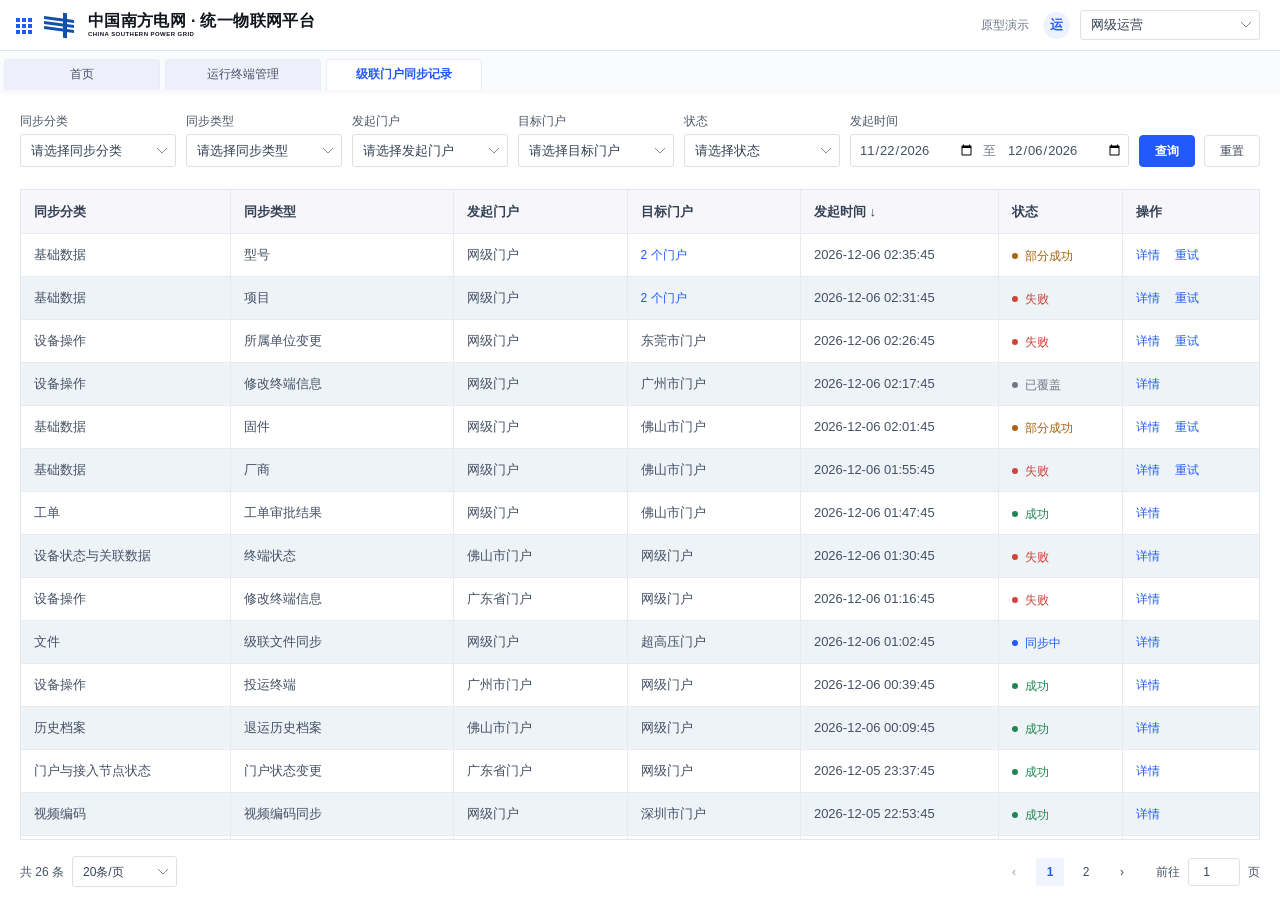
==== prototype/cascade-sync-records/index.html @ 429ddf18 "新增级联门户同步记录交互原型" ====
<!doctype html>
<html lang="zh-CN">
<head>
<meta charset="utf-8">
<meta name="viewport" content="width=device-width, initial-scale=1">
<title>级联门户同步记录</title>
<style>
:root{--blue:#2159fc;--ink:#263345;--muted:#667284;--edge:#e2e6ed;--head:#f7f7fb;--stripe:#eef3f7;--tabs:#edf0fa;--shadow:0 12px 36px #17294b26}
*{box-sizing:border-box}
body{margin:0;background:#fff;color:var(--ink);font:13px/1.5 "Microsoft YaHei","PingFang SC","Noto Sans CJK SC",Arial,sans-serif}
button,input,select{font:inherit}
button{cursor:pointer}
button:disabled{cursor:not-allowed;opacity:.55}
:focus-visible{outline:2px solid var(--blue);outline-offset:2px}
.topbar{height:51px;display:flex;align-items:center;justify-content:space-between;gap:18px;padding:0 20px 0 16px;border-bottom:1px solid #e2e5eb}
.brand,.topright,.switcher{display:flex;align-items:center;gap:10px}
.apps{width:18px;height:18px;background:repeating-linear-gradient(90deg,transparent 0 4px,#fff 4px 6px),repeating-linear-gradient(0deg,#2159fc 0 4px,#fff 4px 6px);flex:none}
.brandmark{position:relative;width:34px;height:28px;flex:none}
.brandmark i{position:absolute;left:0;top:7px;width:30px;height:3px;background:#1250ae;transform:skewY(8deg);box-shadow:0 5px #1250ae,0 10px #1250ae}
.brandmark::after{position:absolute;content:"";height:25px;width:4px;left:19px;top:2px;background:#1250ae;transform:skewY(8deg)}
.brandtitle{color:#10151d;font-weight:750;font-size:16px;white-space:nowrap;letter-spacing:.35px;line-height:18px}
.brandtitle small{display:block;font:700 6px/8px Arial,sans-serif;letter-spacing:.45px}
.topright{gap:14px;color:#5c6879}
.prototype{font-size:12px;color:#697588}
.avatar{background:#edf2ff;color:#285cf0;border-radius:50%;display:grid;place-items:center;font-weight:700;width:27px;height:27px;flex:none}
.switcher select{min-width:128px;height:30px}
.tabs{height:39px;display:flex;align-items:flex-end;gap:5px;padding:5px 4px 0;background:#fafbfd;box-shadow:0 2px 5px #2036550d}
.tab{height:31px;min-width:156px;padding:5px 15px;text-align:center;background:var(--tabs);color:#475267;border:1px solid #ebedf4;border-bottom:0;border-radius:4px 4px 0 0;font-size:12px;white-space:nowrap}
.tab.active{background:#fff;color:var(--blue);border-color:#e7eaf1;font-weight:650}
main{padding:22px 20px 13px;max-width:2400px;margin:0 auto;height:calc(100dvh - 90px);display:flex;flex-direction:column}
.filters{display:flex;flex-wrap:wrap;align-items:end;column-gap:10px;row-gap:12px;margin:0 0 22px;flex:none}
.field{display:grid;gap:4px;min-width:0;flex:1 1 113px}
.field label,.filter-date legend{color:#4b5666;font-size:12px}
.select,input[type=date],.jump input{width:100%;height:33px;color:#344052;background:#fff;border:1px solid #dce0e7;border-radius:3px;padding:0 10px}
.select{appearance:none;padding-right:25px;background:linear-gradient(45deg,transparent 49%,#828d9c 50%,#828d9c 60%,transparent 61%) right 13px center/5px 6px no-repeat,linear-gradient(135deg,transparent 39%,#828d9c 40%,#828d9c 50%,transparent 51%) right 8px center/5px 6px no-repeat #fff}
.select:invalid{color:#8c96a3}
.filter-date{border:0;margin:0;padding:0;flex:1 1 236px;min-width:226px}
.filter-date legend{padding:0 0 4px}
.daterange{display:flex;align-items:center;height:33px;border:1px solid #dce0e7;border-radius:3px;background:#fff}
.daterange input{border:0;min-width:0;height:30px;padding:0 5px 0 8px;font-variant-numeric:tabular-nums;color:#445064}
.daterange span{color:#758094;flex:none;margin:0 3px}
.actions{display:flex;gap:9px;margin-left:auto}
.btn{height:32px;border:1px solid #dce0e7;border-radius:4px;background:#fff;color:#414b59;padding:0 15px;white-space:nowrap;font-size:12px}
.btn:not(:disabled):hover{border-color:#a8beff;color:var(--blue);background:#f4f7ff}
.btn.primary{background:var(--blue);border-color:var(--blue);color:#fff;font-weight:600}
.btn.primary:not(:disabled):hover{background:#4673ff;border-color:#4673ff;color:#fff}
.link{padding:2px 0;border:0;background:none;color:var(--blue);white-space:nowrap;font-size:12px;line-height:1.5}
.link:not(:disabled):hover{text-decoration:underline}
.tableframe{border:1px solid var(--edge);overflow:auto;flex:1 1 auto;min-height:130px}
table{width:100%;border-collapse:separate;border-spacing:0;font-variant-numeric:tabular-nums}
.record-table{min-width:880px;table-layout:fixed}
th,td{text-align:left;border-bottom:1px solid #e7eaf0;vertical-align:middle}
.record-table th,.record-table td{height:43px;padding:0 13px;border-right:1px solid #e7eaf0}
.record-table th:last-child,.record-table td:last-child{border-right:0}
th{background:var(--head);color:#344154;font-weight:650}
.record-table th{height:44px;position:sticky;top:0;z-index:1}
.record-table td{white-space:nowrap;overflow:hidden;text-overflow:ellipsis;color:#445064}
tbody tr:nth-child(even){background:var(--stripe)}
tbody tr:hover{background:#eaf0ff}
tbody tr:last-child td{border-bottom:0}
.row-actions{display:flex;gap:15px;align-items:center}
.state{display:inline-flex;align-items:center;white-space:nowrap;gap:7px;font-size:12px;line-height:20px}
.state::before{content:"";width:6px;height:6px;border-radius:50%;background:currentColor;flex:none}
.state.success{color:#208653}.state.fail{color:#cc453b}.state.partial{color:#a96211}.state.running{color:#2159fc}.state.pending{color:#697687}.state.covered{color:#6e7786}
.state.running::before{animation:pulse 1.25s infinite alternate}
@keyframes pulse{to{box-shadow:0 0 0 3px #2159fc27}}
.empty{text-align:center!important;height:126px!important;color:#7b8694!important}
.pager{display:flex;justify-content:space-between;align-items:center;gap:10px;margin-top:16px;flex-wrap:wrap;flex:none;font-size:12px;color:#465263}
.pager-left,.pager-right,.pagebuttons,.jump{display:flex;align-items:center;gap:8px}
.pager select{width:105px;height:31px}
.page{min-width:28px;height:28px;padding:0 4px;border:0;background:transparent;border-radius:3px;color:#3f4d5d}
.page:hover:not(:disabled),.page[aria-current=page]{color:var(--blue);background:#f0f4ff;font-weight:700}
.jump{margin-left:12px}
.jump input{width:52px;text-align:center;height:28px;padding:0}
dialog{width:min(1080px,calc(100vw - 38px));max-height:calc(100dvh - 56px);padding:0;border:1px solid #e1e6ed;border-radius:5px;color:var(--ink);box-shadow:var(--shadow);background:#fff}
dialog[open]{display:flex;flex-direction:column}
dialog::backdrop{background:#16243b63}
#retry-dialog{width:min(920px,calc(100vw - 36px))}
#segment-dialog{width:min(850px,calc(100vw - 36px))}
.dialog-route{display:flex;flex-wrap:wrap;align-items:center;gap:6px 16px;padding:9px 11px;margin:0 0 12px;background:#f1f4fa;color:#465367}
.route-arrow{color:#8390a1;padding:0 6px}
.detail-tabs{display:flex;gap:14px;border-bottom:1px solid var(--edge);margin-bottom:12px}
.detail-tabs button{border:0;border-bottom:2px solid transparent;background:transparent;color:#536176;padding:7px 4px}
.detail-tabs button[aria-pressed=true]{color:var(--blue);border-color:var(--blue);font-weight:650}
.paged-table{border:1px solid var(--edge);overflow:auto;max-height:min(400px,48dvh)}
.paged-table th{position:sticky;top:0;z-index:1}
.paged-table .subtable{min-width:470px}
.object-pager{display:flex;justify-content:space-between;align-items:center;gap:12px;margin-top:10px;color:#536176;font-size:12px}
.object-pager div{display:flex;align-items:center;gap:8px}
.portal-popover{position:fixed;z-index:4;min-width:126px;max-width:min(290px,calc(100vw - 20px));max-height:min(225px,50dvh);overflow:auto;margin:0;padding:5px 0;border:1px solid var(--edge);border-radius:4px;box-shadow:0 5px 16px #17294b22;background:#fff;color:var(--ink);font-size:12px;list-style:none}
.portal-popover li{padding:5px 11px;overflow-wrap:anywhere}
.dialog-header{display:flex;align-items:center;justify-content:space-between;padding:14px 21px;border-bottom:1px solid var(--edge);flex:none}
.dialog-header h2{margin:0;font-size:16px;font-weight:650;color:#27364a}
.icon-close{background:none;border:0;padding:0 2px;color:#687487;font-size:22px;line-height:24px}
.dialog-body{padding:17px 21px 20px;overflow:auto;min-height:0;overscroll-behavior:contain}
.dialog-foot{padding:11px 21px;display:flex;justify-content:flex-end;gap:9px;border-top:1px solid var(--edge);background:#fff;flex:none}
.section-title{font-size:13px;font-weight:700;margin:0 0 10px;color:#334156}
.section-title.spaced{margin-top:17px}
.summary{display:grid;grid-template-columns:repeat(3,minmax(0,1fr));border-top:1px solid var(--edge);border-left:1px solid var(--edge);margin:0}
.summary div{display:flex;align-items:stretch;min-width:0;min-height:38px;border-bottom:1px solid var(--edge);border-right:1px solid var(--edge)}
.summary dt{background:#f7f8fc;padding:8px 10px;min-width:90px;flex:none;color:#4d5a6d}
.summary dd{margin:0;padding:8px 10px;overflow-wrap:anywhere}
.notice{padding:9px 11px;margin:12px 0 0;background:#f3f6fc;color:#56657b;border:1px solid #e3eaf5;border-radius:3px}
.target-group{margin-top:11px;border:1px solid var(--edge)}
.target-head{display:flex;align-items:center;justify-content:space-between;gap:8px;padding:9px 11px;background:#f1f4fa;font-weight:650}
.target-head .state{font-weight:400}
.subtable{font-size:12px}
.subtable th,.subtable td{padding:8px 9px;overflow-wrap:anywhere}
.subtable th{background:#f7f8fb}
.subtable td{color:#465367}
.subtable tbody tr:hover{background:#f5f8ff}
.subtable .inline-actions{display:flex;gap:12px;align-items:center}
.counts{white-space:nowrap;font-size:12px;color:#536176}
.small-empty{padding:10px;color:#738092}
.retry-section+.retry-section{margin-top:16px}
.retry-heading{display:flex;align-items:baseline;flex-wrap:wrap;gap:3px 14px;min-width:0}
.retry-heading h2,#retry-dialog .icon-close{flex:none}
.retry-section-head{margin:0 0 8px;font-size:13px;font-weight:700;color:#334156}
.retry-summary{margin:0;color:#58667a;font-size:12px}
.retry-summary:empty{display:none}
.retry-summary strong{color:#244cb4}
.retry-scope{display:flex;align-items:center;gap:10px;margin:0 0 12px;color:#4b5666;font-size:12px}
.retry-scope .select{width:min(245px,100%);min-width:0}
.retry-links{max-height:min(154px,22dvh);overflow:auto;border:1px solid var(--edge);border-radius:4px}
.retry-links .subtable{min-width:480px}
.retry-links th{position:sticky;top:0;z-index:1}
.retry-links .selected-route td{background:#eef3ff}
.retry-links .selected-route td:first-child{box-shadow:inset 3px 0 var(--blue)}
.retry-links .link[aria-pressed=true]{font-weight:650}
.retry-section .paged-table{max-height:min(405px,48dvh);border-radius:4px}
.toast{position:fixed;z-index:5;top:61px;left:50%;transform:translateX(-50%);border:1px solid #cbdafa;background:#f1f5ff;color:#264fbe;padding:9px 15px;border-radius:4px;box-shadow:0 4px 13px #20365512}
.toast:empty{display:none}
dialog .toast-inline{color:#2456d8;min-height:18px;margin:8px 0 0}
@media(max-width:1100px){.field{flex:1 1 142px}.filter-date{flex:1 1 240px}}
@media(max-width:700px){.topbar{padding:0 10px}.brandtitle{font-size:12px}.brandmark{display:none}.prototype,.avatar{display:none}.topright{gap:5px}.switcher{gap:3px}.switcher select{min-width:91px;max-width:125px}.tab{min-width:0;padding:5px 10px}.tabs{overflow:auto}.filters{margin-bottom:15px}.actions{margin-left:0}main{padding:14px 10px;height:auto}.tableframe{max-height:52vh}.summary{grid-template-columns:1fr}.dialog-header,.dialog-body,.dialog-foot{padding-left:13px;padding-right:13px}.target-group{overflow:auto}.target-group .subtable{min-width:530px}}
@media(prefers-reduced-motion:reduce){*{animation:none!important}}
</style>
</head>
<body>
<header class="topbar">
  <div class="brand">
    <span class="apps" aria-hidden="true"></span>
    <span class="brandmark" aria-hidden="true"><i></i></span>
    <div class="brandtitle">中国南方电网 · 统一物联网平台<small>CHINA SOUTHERN POWER GRID</small></div>
  </div>
  <div class="topright">
    <span class="prototype">原型演示</span>
    <label class="switcher"><span class="avatar" aria-hidden="true">运</span><select id="role" class="select" aria-label="切换演示角色"></select></label>
  </div>
</header>
<nav class="tabs" aria-label="平台页面">
  <span class="tab">首页</span><span class="tab">运行终端管理</span><span class="tab active" aria-current="page">级联门户同步记录</span>
</nav>
<main aria-label="级联门户同步记录">
  <form id="filters" class="filters">
    <div class="field"><label for="filter-category">同步分类</label><select class="select" id="filter-category"></select></div>
    <div class="field"><label for="filter-type">同步类型</label><select class="select" id="filter-type"></select></div>
    <div class="field"><label for="filter-origin">发起门户</label><select class="select" id="filter-origin"></select></div>
    <div class="field"><label for="filter-target">目标门户</label><select class="select" id="filter-target"></select></div>
    <div class="field"><label for="filter-status">状态</label><select class="select" id="filter-status"></select></div>
    <fieldset class="filter-date"><legend>发起时间</legend><div class="daterange"><input type="date" id="filter-start" aria-label="开始日期"><span>至</span><input type="date" id="filter-end" aria-label="结束日期"></div></fieldset>
    <div class="actions"><button type="submit" class="btn primary">查询</button><button type="button" class="btn" id="reset-filters">重置</button></div>
  </form>
  <div class="tableframe" tabindex="0" aria-label="同步任务列表">
    <table class="record-table">
      <colgroup><col style="width:17%"><col style="width:18%"><col style="width:14%"><col style="width:14%"><col style="width:16%"><col style="width:10%"><col style="width:11%"></colgroup>
      <thead><tr><th scope="col">同步分类</th><th scope="col">同步类型</th><th scope="col">发起门户</th><th scope="col">目标门户</th><th scope="col" aria-sort="descending">发起时间 <span aria-hidden="true">↓</span></th><th scope="col">状态</th><th scope="col">操作</th></tr></thead>
      <tbody id="rows"></tbody>
    </table>
  </div>
  <footer class="pager">
    <div class="pager-left"><span id="total"></span><select class="select" id="page-size" aria-label="每页条数"><option value="10">10条/页</option><option value="20" selected>20条/页</option><option value="50">50条/页</option></select></div>
    <div class="pager-right"><div class="pagebuttons" id="page-buttons"></div><form class="jump" id="jump"><label for="page-number">前往</label><input type="number" id="page-number" min="1" value="1" aria-label="前往页码"><span>页</span></form></div>
  </footer>
</main>
<dialog id="detail-dialog" aria-labelledby="detail-title">
  <div class="dialog-header"><h2 id="detail-title">同步详情</h2><button class="icon-close" type="button" data-action="close-detail" aria-label="关闭详情">×</button></div>
  <div class="dialog-body" id="detail-body"></div>
  <div class="dialog-foot"><button class="btn" id="close-detail" type="button" data-action="close-detail">关闭</button><button class="btn primary" id="retry-all" type="button" data-action="retry-all" hidden>全量重试</button></div>
</dialog>
<dialog id="segment-dialog" aria-labelledby="segment-title">
  <div class="dialog-header"><h2 id="segment-title">链路明细</h2><button class="icon-close" type="button" data-action="close-segment" aria-label="关闭链路明细">×</button></div>
  <div class="dialog-body" id="segment-body"></div>
  <div class="dialog-foot"><button class="btn" type="button" data-action="close-segment">关闭</button></div>
</dialog>
<dialog id="retry-dialog" aria-labelledby="retry-title" aria-describedby="retry-summary">
  <div class="dialog-header">
    <div class="retry-heading"><h2 id="retry-title">重试确认</h2><p class="retry-summary" id="retry-summary"></p></div>
    <button class="icon-close" type="button" data-action="close-retry" aria-label="关闭重试确认">×</button>
  </div>
  <div class="dialog-body" id="retry-body"></div>
  <div class="dialog-foot"><button class="btn" type="button" data-action="close-retry">取消</button><button class="btn primary" id="submit-retry" type="button" data-action="submit-retry">确认重试</button></div>
</dialog>
<ul id="portal-popover" class="portal-popover" aria-label="目标门户名称" hidden></ul>
<div class="toast" id="toast" role="status" aria-live="polite"></div>
<script>

const CATALOG={"平台基础配置":["组织机构","级联门户信息","接入节点配置","资源空间"],"基础数据":["品类","物模型","产品","项目","厂商","型号","告警类型","应用","算法","配置文件","固件","管理组件","整包"],"设备操作":["新增准入终端","修改终端信息","删除准入终端","所属单位变更","激活终端","启用终端","禁用终端","投运终端","停运终端","退运终端","挂接关系","软件版本更新","应用安装","指令下发","OTA 升级"],"设备状态与关联数据":["终端状态","子设备台账"],"视频编码":["视频编码同步"],"历史档案":["退运历史档案"],"智能运维":["告警消息","告警处理结果","智能运维终端新增","智能运维终端状态变化","智能运维终端信息变更"],"门户与接入节点状态":["门户状态变更","接入节点状态"],"工单":["工单审批结果"],"文件":["级联文件同步"]};

"use strict";
const NAMES={net:"网级门户",gd:"广东省门户",gx:"广西省门户",yn:"云南省门户",fs:"佛山市门户",dg:"东莞市门户",gz:"广州市门户",sz:"深圳市门户",ehv:"超高压门户",nn:"南宁市门户"};
const ROLES=[
  {id:"net",label:"网级运营",portal:"net",scope:null,retry:true},
  {id:"gd",label:"广东省运营",portal:"gd",scope:["gd","fs","dg"],retry:true},
  {id:"gdlimited",label:"广东省运营（佛山权限）",portal:"gd",scope:["fs"],retry:true},
  {id:"fs",label:"佛山市运营",portal:"fs",scope:["fs"],retry:true},
  {id:"gz",label:"广州市运营",portal:"gz",scope:["gz"],retry:true}
];
const STATUS={success:"成功",fail:"失败",partial:"部分成功",running:"同步中",pending:"待同步",covered:"已覆盖"};
const COVERED="已被后续同类型变更覆盖，不需再处理";
const TYPE_TO_CATEGORY=Object.fromEntries(Object.entries(CATALOG).flatMap(([category,types])=>types.map(type=>[type,category])));
const $=id=>document.getElementById(id);
const detail=$("detail-dialog"), segmentDialog=$("segment-dialog"), retryDialog=$("retry-dialog");
const portalPopover=$("portal-popover");
const objectPageSize=10;
const escapeHtml=value=>String(value??"—").replace(/[&<>"']/g,char=>({"&":"&amp;","<":"&lt;",">":"&gt;",'"':"&quot;","'":"&#39;"}[char]));
const pad=n=>String(n).padStart(2,"0");
function day(value){const d=new Date(value);return d.getFullYear()+"-"+pad(d.getMonth()+1)+"-"+pad(d.getDate())}
function stamp(value){if(!value)return "—";const d=new Date(value);return day(value)+" "+pad(d.getHours())+":"+pad(d.getMinutes())+":"+pad(d.getSeconds())}
function label(state){return '<span class="state '+state+'">'+STATUS[state]+'</span>'}
function options(select,items,first){select.replaceChildren(new Option(first,""),...items.map(([value,title])=>new Option(title,value)))}
function portal(p){return NAMES[p]||"—"}
function sampleTime(minutes){return Date.now()-minutes*60000}

const seeds=[];
function object(id,name){return {id,name}}
function route(path,objects,states,failures={}){
  return {target:path.at(-1),segments:path.slice(1).map((to,index)=>({
    from:path[index],to,history:[],
    objects:objects.map((info,i)=>{
      const status=Array.isArray(states[index])?states[index][i]:states[index];
      const error=status==="fail"?(failures[index]?.[i]||"目标门户处理超时"):null;
      return {...info,status,reason:error,attempts:0};
    })
  }))};
}
function seed(type,origin,minutes,routes,config={}){
  const at=sampleTime(minutes);
  const t={id:"CL"+String(seeds.length+1).padStart(5,"0"),category:TYPE_TO_CATEGORY[type],type,origin,at,routes,scope:config.scope||[origin],business:config.business,covered:!!config.covered};
  routes.forEach((r,ri)=>r.segments.forEach((s,si)=>{
    s.key=ri+"-"+si;
    s.updated=s.objects.some(o=>o.status!=="pending")?at+1000+si*1000:null;
    s.objects.forEach(o=>{
      if(o.status==="fail"){o.failureTime=s.updated;o.lastReason=o.reason}
      if(o.status==="running")o.due=Date.now()+11000;
    });
  }));
  seeds.push(t);return t;
}
const models=Array.from({length:100},(_,i)=>object("MDL-"+String(i+1).padStart(4,"0"),"配网采集终端型号 "+String(i+1).padStart(3,"0")));
const failureMap={0:{98:"型号资料写入超时",99:"目标门户暂时无法写入"}};
seed("型号","net",4,[
  route(["net","gd","fs"],models,[models.map((_,i)=>i<98?"success":"fail"),models.map((_,i)=>i<98?"success":"pending")],failureMap),
  route(["net","gx"],models,["success"])
],{scope:["fs","gx"]});
const projects=[object("PRJ-0101","配网设备接入项目"),object("PRJ-0102","站点巡检项目"),object("PRJ-0103","终端状态监测项目")];
seed("项目","net",8,[
  route(["net","gd","fs"],projects,["fail","pending"],{0:{0:"广东省门户处理超时",1:"广东省门户处理超时",2:"广东省门户处理超时"}}),
  route(["net","gx"],projects,["fail"],{0:{0:"广西省门户写入超时",1:"广西省门户写入超时",2:"广西省门户写入超时"}})
],{scope:["fs","gx"]});
seed("所属单位变更","net",13,[route(["net","gd","dg"],[object("TERM-036201","东区配电监测终端")],["fail","pending"])],{scope:["fs","dg"],business:"单位变更成功"});
seed("修改终端信息","net",22,[route(["net","gz"],[object("TERM-017603","配网通信网关")],["fail"],{0:{0:"接收门户确认超时"}})],{scope:["gz"],business:"修改成功",covered:true});
seed("固件","net",38,[route(["net","gd","fs"],[object("FW-2.1.0","边缘网关固件 2.1.0")],["success","fail"],{1:{0:"固件文件完整性校验失败，版本未生效"}})],{scope:["fs"]});
const vendors=Array.from({length:100},(_,i)=>object("VDR-"+String(i+1).padStart(4,"0"),"配网终端厂商 "+String(i+1).padStart(3,"0")));
seed("厂商","net",44,[route(["net","gd","fs"],vendors,["fail","pending"])],{scope:["fs"]});
seed("工单审批结果","net",52,[route(["net","gd","fs"],[object("WO-20261112-008","终端投运工单")],["success","success"])],{scope:["fs"]});
seed("终端状态","fs",69,[route(["fs","gd","net"],[object("TERM-027101","采集终端 027101"),object("TERM-027102","采集终端 027102")],["success","fail"],{1:{0:"确认回执超时",1:"确认回执超时"}})],{scope:["fs"]});
seed("修改终端信息","gd",83,[
  route(["gd","net"],[object("TERM-036201","东区配电监测终端")],["fail"]),
  route(["gd","fs"],[object("TERM-036202","西区配电监测终端")],["fail"])
],{scope:["fs","dg"],business:"修改成功"});
seed("级联文件同步","net",97,[route(["net","ehv"],[object("FILE-0062","终端型号安装附件.pdf")],["running"])],{scope:["ehv"]});
seed("投运终端","gz",120,[route(["gz","net"],[object("TERM-012605","广域通信终端")],["success"])],{scope:["gz"],business:"投运成功"});
seed("退运历史档案","fs",150,[route(["fs","gd","net"],[object("ARCH-00582","东区采集终端退运档案")],["success","success"])],{scope:["fs"]});
seed("门户状态变更","gd",182,[route(["gd","net"],[object("PORTAL-GD","广东省门户")],["success"])],{scope:["gd"]});
seed("视频编码同步","net",226,[route(["net","sz"],[object("VIDEO-03210","城区视频终端编码")],["success"])],{scope:["sz"]});
seed("接入节点状态","gd",268,[route(["gd","net"],[object("NODE-GD-04","广东接入节点 04")],["success"])],{scope:["gd"]});
seed("资源空间","net",295,[route(["net","gx"],[object("SPACE-005","计量数据资源空间")],["success"])],{scope:["gx"]});
seed("应用安装","net",345,[route(["net","gd","fs"],[object("APP-008","终端巡检应用")],["success","success"])],{scope:["fs"],business:"安装完成"});
seed("指令下发","net",380,[route(["net","ehv"],[object("CMD-0012","读取运行参数")],["success"])],{scope:["ehv"],business:"下发成功"});
seed("软件版本更新","gd",475,[route(["gd","net"],[object("TERM-029207","边缘网关 · 版本 2.1.0")],["success"])],{scope:["gd"],business:"版本已更新"});
seed("告警处理结果","fs",600,[route(["fs","gd","net"],[object("ALARM-0112","终端通信异常告警")],["success","success"])],{scope:["fs"]});
seed("组织机构","net",850,[route(["net","gx"],[object("ORG-GX-001","广西电网所属单位")],["success"]),route(["net","yn"],[object("ORG-YN-001","云南电网所属单位")],["success"])],{scope:["gx","yn"]});
seed("子设备台账","gd",1440,[route(["gd","net"],[object("SUB-0068","采集网关子设备")],["success"])],{scope:["gd"]});
seed("激活终端","gz",1600,[route(["gz","net"],[object("TERM-0051","图像监控终端")],["success"])],{scope:["gz"],business:"激活成功"});
seed("告警类型","net",2180,[route(["net","gx"],[object("ATYPE-22","终端连接异常")],["success"]),route(["net","gd","fs"],[object("ATYPE-22","终端连接异常")],["success","success"])],{scope:["gx","fs"]});
seed("挂接关系","fs",2860,[route(["fs","gd","net"],[object("TERM-10312","采集终端监测对象关系")],["success","success"])],{scope:["fs"],business:"挂接成功"});
seed("智能运维终端新增","gd",3590,[route(["gd","net"],[object("ESN-8821","配网边缘运维终端")],["success"])],{scope:["gd"]});
seed("产品","net",26*1440,[route(["net","gd"],[object("PROD-001","物联接入产品")],["success"])],{scope:["gd"]});

let role=ROLES[0], currentPage=1, pageSize=20, criteria, detailId=null, retrySelection=null;
let segmentSelection=null, portalAnchor=null, toastTimer;
function permitted(key){return role.scope===null||role.scope.includes(key)}
function view(task){
  if(task.origin===role.portal){
    return task.scope.every(permitted)?task.routes.map(r=>({target:r.target,segments:r.segments})):[];
  }
  return task.routes.flatMap(r=>{
    if(role.scope!==null&&!permitted(r.target)&&!permitted(task.origin))return [];
    const segments=r.segments.filter(s=>s.from===role.portal||s.to===role.portal);
    return segments.length?[{target:r.target,segments}]:[];
  });
}
function allSegments(routes){return routes.flatMap(r=>r.segments)}
function count(objects){return objects.reduce((n,o)=>{n[o.status]++;return n},{success:0,fail:0,pending:0,running:0})}
function summarize(objects,covered=false){
  if(covered)return "covered";
  const n=count(objects);
  if(n.running)return "running";
  if(n.fail)return n.success?"partial":"fail";
  if(n.pending)return "pending";
  return n.success?"success":"pending";
}
function failureScope(task,segmentKey=null,target=null){
  if(task.covered||task.origin!==role.portal||!role.retry||!task.scope.every(permitted))return [];
  return view(task).filter(r=>target===null||r.target===target).flatMap(r=>r.segments.flatMap(s=>{
    if((segmentKey!==null&&s.key!==segmentKey)||s.objects.some(o=>o.status==="running"))return [];
    const failed=s.objects.filter(o=>o.status==="fail");
    return failed.length?[{target:r.target,segment:s,objects:failed}]:[];
  }));
}
function defaults(){
  const now=new Date(), start=new Date(now);
  start.setDate(start.getDate()-14);
  return {category:"",type:"",origin:"",target:"",status:"",start:day(start),end:day(now)};
}
function updateTypes(category,keep){
  const types=category?CATALOG[category]:Object.values(CATALOG).flat();
  options($("filter-type"),types.map(x=>[x,x]),"请选择同步类型");
  if(types.includes(keep))$("filter-type").value=keep;
}
function setFilters(value){
  $("filter-category").value=value.category;
  updateTypes(value.category,value.type);
  for(const key of ["origin","target","status","start","end"])$("filter-"+key).value=value[key];
}
function filters(){
  return Object.fromEntries(["category","type","origin","target","status","start","end"].map(k=>[k,$("filter-"+k).value]));
}
function refreshPortals(){
  const visible=seeds.map(t=>[t,view(t)]).filter(([,r])=>r.length);
  const ids=(arr)=>[...new Set(arr)].map(id=>[id,portal(id)]);
  options($("filter-origin"),ids(visible.map(([t])=>t.origin)),"请选择发起门户");
  options($("filter-target"),ids(visible.flatMap(([,r])=>r.map(x=>x.target))),"请选择目标门户");
}
function filtered(){
  return seeds.flatMap(task=>{
    const routes=view(task), f=criteria, date=day(task.at);
    if(!routes.length||(f.category&&task.category!==f.category)||(f.type&&task.type!==f.type)||(f.origin&&task.origin!==f.origin)||
       (f.target&&!routes.some(r=>r.target===f.target))||(f.start&&date<f.start)||(f.end&&date>f.end))return [];
    const state=summarize(allSegments(routes).flatMap(s=>s.objects),task.covered);
    return !f.status||f.status===state?[{task,routes,state}]:[];
  }).sort((a,b)=>b.task.at-a.task.at);
}
function button(text,action,task,key,extra=""){
  return '<button class="link" type="button" data-action="'+action+'" data-id="'+task.id+'"'+(key?' data-key="'+key+'"':"")+" "+extra+">"+text+"</button>";
}
function closePortals(restoreFocus=false){
  if(!portalAnchor)return;
  portalAnchor.setAttribute("aria-expanded","false");
  if(restoreFocus)portalAnchor.focus();
  portalAnchor=null;portalPopover.hidden=true;
}
function showPortals(anchor,task){
  const wasOpen=portalAnchor===anchor;
  closePortals();
  if(wasOpen)return;
  portalAnchor=anchor;
  portalPopover.replaceChildren(...view(task).map(r=>{
    const item=document.createElement("li");
    item.textContent=portal(r.target);
    return item;
  }));
  portalPopover.hidden=false;
  anchor.setAttribute("aria-expanded","true");
  const rect=anchor.getBoundingClientRect();
  const left=Math.min(rect.left,innerWidth-portalPopover.offsetWidth-10);
  const top=rect.bottom+portalPopover.offsetHeight+6<=innerHeight?rect.bottom+6:rect.top-portalPopover.offsetHeight-6;
  portalPopover.style.left=Math.max(10,left)+"px";
  portalPopover.style.top=Math.max(6,top)+"px";
}
function drawTable(){
  closePortals();
  const list=filtered(), totalPages=Math.max(1,Math.ceil(list.length/pageSize));
  currentPage=Math.min(currentPage,totalPages);
  const page=list.slice((currentPage-1)*pageSize,currentPage*pageSize);
  $("rows").innerHTML=page.length?page.map(({task:t,routes,state})=>{
    const targets=routes.map(r=>portal(r.target));
    const target=targets.length===1?escapeHtml(targets[0]):button(targets.length+" 个门户","show-portals",t,null,'aria-label="查看 '+targets.length+' 个目标门户名称" aria-expanded="false" aria-controls="portal-popover"');
    return '<tr data-task="'+t.id+'"><td>'+escapeHtml(t.category)+'</td><td>'+escapeHtml(t.type)+'</td><td>'+escapeHtml(portal(t.origin))+'</td><td>'+target+
      '</td><td>'+stamp(t.at)+'</td><td>'+label(state)+'</td><td><div class="row-actions">'+button("详情","details",t)+(failureScope(t).length?button("重试","retry",t):"")+"</div></td></tr>";
  }).join(""):'<tr><td class="empty" colspan="7">暂无同步记录</td></tr>';
  $("total").textContent="共 "+list.length+" 条";
  const first=Math.max(1,Math.min(currentPage-2,totalPages-4));
  const pages=Array.from({length:Math.min(5,totalPages)},(_,i)=>first+i);
  $("page-buttons").innerHTML='<button class="page" data-action="page" data-page="'+(currentPage-1)+'" aria-label="上一页" '+(currentPage===1?"disabled":"")+'>‹</button>'+
    pages.map(n=>'<button class="page" data-action="page" data-page="'+n+'" '+(n===currentPage?'aria-current="page"':"")+'>'+n+"</button>").join("")+
    '<button class="page" data-action="page" data-page="'+(currentPage+1)+'" aria-label="下一页" '+(currentPage===totalPages?"disabled":"")+'>›</button>';
  const jump=$("page-number");jump.max=totalPages;if(document.activeElement!==jump)jump.value=currentPage;
}
function subtable(headers,body){
  return '<table class="subtable"><thead><tr>'+headers.map(h=>'<th scope="col">'+h+"</th>").join("")+'</tr></thead><tbody>'+body+"</tbody></table>";
}
function tr(values){return "<tr>"+values.map(x=>"<td>"+x+"</td>").join("")+"</tr>"}
function note(text){return '<p class="notice">'+escapeHtml(text)+"</p>"}
function spanCount(objects){
  const n=count(objects);
  return '<span class="counts">共 '+objects.length+" · 成功 "+n.success+" · 失败 "+n.fail+" · 待同步 "+n.pending+(n.running?" · 同步中 "+n.running:"")+"</span>";
}
function pagedTable(items,selection,action,headers,render,empty){
  if(!items.length)return '<div class="small-empty">'+empty+'</div>';
  const pages=Math.ceil(items.length/objectPageSize);
  selection.page=Math.min(selection.page,pages);
  const first=(selection.page-1)*objectPageSize;
  const rows=items.slice(first,first+objectPageSize).map(render).join("");
  return '<div class="paged-table">'+subtable(headers,rows)+'</div><nav class="object-pager" aria-label="明细分页"><span>共 '+
    items.length+' 条</span><div><button class="btn" type="button" data-action="'+action+'" data-step="-1" '+(selection.page===1?"disabled":"")+
    '>上一页</button><span>第 '+selection.page+' / '+pages+' 页</span><button class="btn" type="button" data-action="'+action+'" data-step="1" '+
    (selection.page===pages?"disabled":"")+'>下一页</button></div></nav>';
}
function routeContext(target,segment){
  return '<p class="dialog-route"><span>目标门户 '+escapeHtml(portal(target))+'</span><span>'+escapeHtml(portal(segment.from))+
    '<span class="route-arrow" aria-hidden="true">→</span>'+escapeHtml(portal(segment.to))+'</span>'+label(summarize(segment.objects))+'</p>';
}
function drawSegment(){
  if(!segmentSelection)return;
  const {task,key,tab}=segmentSelection;
  const route=view(task).find(r=>r.segments.some(s=>s.key===key));
  if(!route){segmentDialog.close();return}
  const segment=route.segments.find(s=>s.key===key);
  const failed=segment.objects.filter(o=>o.lastReason);
  const tabs=[["failures","失败明细",failed.length],["history","重试记录",segment.history.length]];
  const body=tab==="failures"
    ?pagedTable(failed,segmentSelection,"segment-page",["对象名称","对象标识","失败原因","最近失败时间"],
      o=>tr([escapeHtml(o.name),escapeHtml(o.id),escapeHtml(o.lastReason),stamp(o.failureTime)]),"暂无失败对象")
    :pagedTable(segment.history,segmentSelection,"segment-page",["重试时间","操作人","重试对象数","重试结果","成功数","失败数"],
      h=>tr([stamp(h.at),escapeHtml(h.actor),h.total,label(h.state),h.success,h.fail]),"暂无重试记录");
  $("segment-body").innerHTML=routeContext(route.target,segment)+'<nav class="detail-tabs" aria-label="链路明细分类">'+
    tabs.map(([value,title,total])=>'<button type="button" data-action="segment-tab" data-tab="'+value+'" aria-pressed="'+(tab===value)+'">'+title+'（'+total+'）</button>').join("")+
    '</nav>'+body;
}
function drawDetail(){
  const task=seeds.find(t=>t.id===detailId);
  if(!task)return;
  const routes=view(task), container=$("detail-body"), scroll=container.scrollTop;
  if(!routes.length){detail.close();return}
  const retryAll=$("retry-all");
  retryAll.hidden=!failureScope(task).length;
  retryAll.dataset.id=task.id;
  const state=summarize(allSegments(routes).flatMap(s=>s.objects),task.covered);
  const facts=[["同步分类",escapeHtml(task.category)],["同步类型",escapeHtml(task.type)],["发起门户",escapeHtml(portal(task.origin))],
    ["目标门户",routes.map(r=>escapeHtml(portal(r.target))).join("、")],["发起时间",stamp(task.at)],["汇总状态",label(state)]];
  if(task.business)facts.push(["业务结果",escapeHtml(task.business)]);
  const groups=routes.map(r=>{
    const groupState=summarize(r.segments.flatMap(s=>s.objects),task.covered);
    const body=r.segments.map(s=>tr([escapeHtml(portal(r.target)),escapeHtml(portal(s.from)),escapeHtml(portal(s.to)),label(summarize(s.objects)),
      stamp(s.updated),spanCount(s.objects),'<div class="inline-actions">'+button("查看明细","open-segment",task,s.key)+
      (failureScope(task,s.key).length?button("重试","retry",task,s.key):"")+"</div>"])).join("");
    return '<section class="target-group"><div class="target-head"><span>'+escapeHtml(portal(r.target))+"</span>"+label(groupState)+"</div>"+
      subtable(["目标门户","发送门户","接收门户","同步状态","最近处理时间","对象处理结果","操作"],body)+"</section>";
  }).join("");
  container.innerHTML='<h3 class="section-title">任务信息</h3><dl class="summary">'+facts.map(([key,value])=>"<div><dt>"+key+"</dt><dd>"+value+"</dd></div>").join("")+"</dl>"+
    (task.covered?note(COVERED):"")+'<p class="toast-inline" id="detail-feedback" aria-live="polite">'+escapeHtml(task.feedback||"")+'</p><h3 class="section-title">同步链路</h3>'+groups;
  container.scrollTop=scroll;
}
function drawRetry(){
  if(!retrySelection)return;
  const {task,key,target,targets,chooseScope}=retrySelection, list=failureScope(task,key,target);
  const total=list.reduce((count,link)=>count+link.objects.length,0);
  const portalCount=new Set(list.map(link=>link.target)).size;
  $("submit-retry").disabled=!total;
  $("retry-summary").innerHTML=total?'将重试 '+(portalCount>1?'<strong>'+portalCount+'</strong> 个门户、':'')+
    '<strong>'+list.length+'</strong> 段链路，共 <strong>'+total+'</strong> 个失败对象':"";
  const body=$("retry-body"), scroll=body.scrollTop;
  const scopeFocused=document.activeElement?.id==="retry-scope";
  const scope=chooseScope?'<label class="retry-scope" for="retry-scope">重试范围<select class="select" id="retry-scope">'+
    '<option value="">全部失败门户</option>'+targets.map(id=>'<option value="'+id+'" '+(id===target?'selected':'')+'>'+escapeHtml(portal(id))+'</option>').join("")+
    '</select></label>':"";
  const selected=list.find(link=>link.segment.key===retrySelection.objectKey)??list[0];
  if(!selected){
    body.innerHTML=scope+'<div class="small-empty">当前范围暂无可重试对象。</div>';
    if(scopeFocused)$("retry-scope").focus({preventScroll:true});
    return;
  }
  if(retrySelection.objectKey!==selected.segment.key){
    retrySelection.objectKey=selected.segment.key;
    retrySelection.page=1;
  }
  const multiple=list.length>1;
  const headers=["目标门户","发送门户","接收门户","待重试对象数"];
  if(multiple)headers.push("操作");
  const rows=list.map(link=>{
    const active=link===selected;
    const cells=[escapeHtml(portal(link.target)),escapeHtml(portal(link.segment.from)),
      escapeHtml(portal(link.segment.to)),link.objects.length];
    if(multiple){
      cells.push(button(active?"当前查看":"查看对象","select-retry-link",task,link.segment.key,'aria-pressed="'+active+'"'));
    }
    return tr(cells).replace("<tr>",active&&multiple?'<tr class="selected-route">':"<tr>");
  }).join("");
  const links='<section class="retry-section" aria-labelledby="retry-links-title">'+
    '<h3 id="retry-links-title" class="retry-section-head">重试链路</h3>'+scope+'<div class="retry-links">'+
    subtable(headers,rows)+'</div></section>';
  const objects='<section class="retry-section" aria-labelledby="retry-objects-title">'+
    '<h3 id="retry-objects-title" class="retry-section-head">待重试对象</h3>'+
    pagedTable(selected.objects,retrySelection,"retry-page",["对象名称","对象标识","最近失败原因"],
      object=>tr([escapeHtml(object.name),escapeHtml(object.id),escapeHtml(object.lastReason)]),"暂无待重试对象")+'</section>';
  body.innerHTML=links+objects;
  body.scrollTop=scroll;
  if(scopeFocused)$("retry-scope").focus({preventScroll:true});
}
function message(text){
  if(detail.open){
    const task=seeds.find(t=>t.id===detailId);
    if(task){task.feedback=text;drawDetail()}
    return;
  }
  $("toast").textContent=text;clearTimeout(toastTimer);toastTimer=setTimeout(()=>$("toast").textContent="",3000);
}
function startRetry(){
  if(!retrySelection)return;
  const {task,key,target}=retrySelection, scope=failureScope(task,key,target);
  if(!scope.length){drawRetry();return}
  const now=Date.now();
  for(const {segment,objects} of scope){
    const attempt={at:now,actor:role.label,total:objects.length,success:0,fail:0,state:"running"};
    segment.history.unshift(attempt);segment.updated=now;
    for(const o of objects){o.status="running";o.due=now+2800;o.attempt=attempt;o.attempts++}
  }
  const feedback="已提交重试，请查看同步状态";
  const returning=Boolean(retrySelection.returnToDetail);
  if(returning)task.feedback=feedback;
  retryDialog.close();drawTable();
  if(!returning)message(feedback);
}
function updateJobs(){
  const now=Date.now();let changed=false;
  for(const task of seeds){
    for(const route of task.routes){
      route.segments.forEach((segment,index)=>{
        segment.objects.forEach((o,objectIndex)=>{
          if(o.status!=="running"||o.due>now)return;
          o.status="success";o.due=null;segment.updated=now;changed=true;
          if(o.attempt){o.attempt.success++;if(o.attempt.success+o.attempt.fail===o.attempt.total)o.attempt.state="success";o.attempt=null}
          const next=route.segments[index+1]?.objects[objectIndex];
          if(next?.status==="pending"){
            next.status="running";next.due=now+1600;route.segments[index+1].updated=now;
          }
        });
      });
    }
  }
  if(changed){drawTable();if(detail.open)drawDetail();if(segmentDialog.open)drawSegment();if(retryDialog.open)drawRetry()}
}
$("filters").addEventListener("submit",event=>{
  event.preventDefault();const next=filters();
  if(next.start&&next.end&&next.start>next.end){message("开始日期不能晚于结束日期");return}
  criteria=next;currentPage=1;drawTable();
});
$("filter-category").addEventListener("change",event=>updateTypes(event.target.value,$("filter-type").value));
$("reset-filters").addEventListener("click",()=>{criteria=defaults();setFilters(criteria);currentPage=1;drawTable()});
$("role").addEventListener("change",event=>{
  role=ROLES.find(r=>r.id===event.target.value);criteria=defaults();currentPage=1;refreshPortals();setFilters(criteria);drawTable();
});
$("page-size").addEventListener("change",event=>{pageSize=Number(event.target.value);currentPage=1;drawTable()});
$("jump").addEventListener("submit",event=>{event.preventDefault();currentPage=Math.max(1,Number($("page-number").value)||1);drawTable()});
detail.addEventListener("close",()=>{if(!detail.open)detailId=null});
segmentDialog.addEventListener("close",()=>{
  const key=segmentSelection?.key;segmentSelection=null;
  if(key)$("detail-body").querySelector('button[data-action="open-segment"][data-key="'+key+'"]')?.focus();
});
retryDialog.addEventListener("close",()=>{
  const selection=retrySelection;
  retrySelection=null;
  if(!selection?.returnToDetail)return;
  detailId=selection.task.id;
  drawDetail();
  detail.showModal();
  $("detail-body").scrollTop=selection.returnToDetail.scroll;
  const key=selection.key;
  const focusTarget=key===null?($("retry-all").hidden?$("close-detail"):$("retry-all")):
    $("detail-body").querySelector('button[data-action="retry"][data-key="'+key+'"]')??
    $("detail-body").querySelector('button[data-action="open-segment"][data-key="'+key+'"]');
  focusTarget?.focus({preventScroll:true});
});
retryDialog.addEventListener("change",event=>{
  if(event.target.id!=="retry-scope"||!retrySelection?.chooseScope)return;
  const target=event.target.value;
  if(target&&!retrySelection.targets.includes(target))return;
  Object.assign(retrySelection,{target:target||null,objectKey:null,page:1});
  drawRetry();
});
document.querySelector(".tableframe").addEventListener("scroll",()=>closePortals());
window.addEventListener("resize",()=>closePortals());
document.addEventListener("keydown",event=>{if(event.key==="Escape"&&!portalPopover.hidden)closePortals(true)});

document.addEventListener("click",event=>{
  const b=event.target.closest("button[data-action]");
  if(b?.dataset.action!=="show-portals"&&!portalPopover.contains(event.target))closePortals();
  if(!b||b.disabled)return;
  const task=seeds.find(t=>t.id===b.dataset.id);
  switch(b.dataset.action){
    case "page":currentPage=Number(b.dataset.page);drawTable();break;
    case "show-portals":
      if(task)showPortals(b,task);
      break;
    case "details":
      if(!task||!view(task).length)break;
      detailId=task.id;drawDetail();detail.showModal();break;
    case "close-detail":detail.close();break;
    case "open-segment":
      if(!task)break;
      segmentSelection={task,key:b.dataset.key,tab:"failures",page:1};drawSegment();segmentDialog.showModal();break;
    case "close-segment":segmentDialog.close();break;
    case "segment-tab":
      segmentSelection.tab=b.dataset.tab;segmentSelection.page=1;drawSegment();
      $("segment-body").querySelector('button[aria-pressed="true"]')?.focus();break;
    case "segment-page":
      segmentSelection.page+=Number(b.dataset.step);drawSegment();break;
    case "retry-all":
    case "retry": {
      if(!task)break;
      const key=b.dataset.key??null, scope=failureScope(task,key);
      if(!scope.length)break;
      const targets=[...new Set(scope.map(link=>link.target))];
      const allFromDetail=b.dataset.action==="retry-all";
      const returnToDetail=detail.open?{scroll:$("detail-body").scrollTop}:null;
      const target=!allFromDetail&&targets.length===1?targets[0]:null;
      const chooseScope=!allFromDetail&&key===null&&targets.length>1;
      retrySelection={task,key,target,targets,chooseScope,objectKey:null,page:1,returnToDetail};
      if(returnToDetail)detail.close();
      drawRetry();retryDialog.showModal();break;
    }
    case "select-retry-link":
      if(retrySelection.objectKey!==b.dataset.key){
        retrySelection.objectKey=b.dataset.key;retrySelection.page=1;drawRetry();
        $("retry-body").querySelector('button[data-action="select-retry-link"][aria-pressed="true"]')?.focus({preventScroll:true});
      }
      break;
    case "retry-page": {
      const step=b.dataset.step;
      retrySelection.page+=Number(step);drawRetry();
      const pager=$("retry-body").querySelector(".object-pager");
      (pager?.querySelector('button[data-step="'+step+'"]:not(:disabled)')??
        pager?.querySelector("button:not(:disabled)"))?.focus({preventScroll:true});
      break;
    }
    case "close-retry":retryDialog.close();break;
    case "submit-retry":startRetry();break;
  }
});

$("role").replaceChildren(...ROLES.map(r=>new Option(r.label,r.id)));
options($("filter-category"),Object.keys(CATALOG).map(x=>[x,x]),"请选择同步分类");
options($("filter-status"),Object.entries(STATUS),"请选择状态");
criteria=defaults();
refreshPortals();setFilters(criteria);drawTable();
setInterval(updateJobs,550);
</script>
</body>
</html>
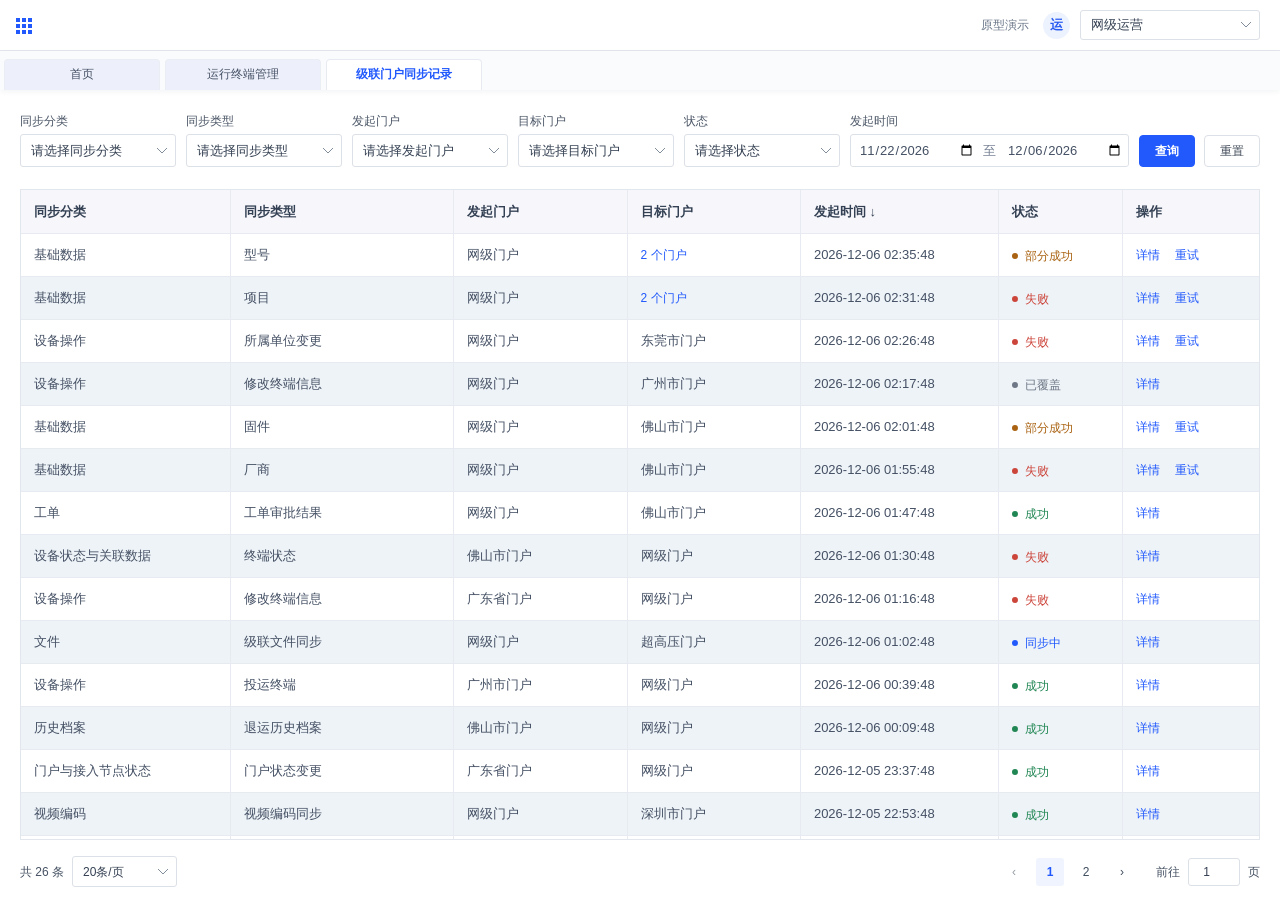
==== commit a1713609: "移除级联门户同步原型顶部品牌标识" ====
--- a/prototype/cascade-sync-records/index.html
+++ b/prototype/cascade-sync-records/index.html
@@ -15,11 +15,6 @@
 .topbar{height:51px;display:flex;align-items:center;justify-content:space-between;gap:18px;padding:0 20px 0 16px;border-bottom:1px solid #e2e5eb}
 .brand,.topright,.switcher{display:flex;align-items:center;gap:10px}
 .apps{width:18px;height:18px;background:repeating-linear-gradient(90deg,transparent 0 4px,#fff 4px 6px),repeating-linear-gradient(0deg,#2159fc 0 4px,#fff 4px 6px);flex:none}
-.brandmark{position:relative;width:34px;height:28px;flex:none}
-.brandmark i{position:absolute;left:0;top:7px;width:30px;height:3px;background:#1250ae;transform:skewY(8deg);box-shadow:0 5px #1250ae,0 10px #1250ae}
-.brandmark::after{position:absolute;content:"";height:25px;width:4px;left:19px;top:2px;background:#1250ae;transform:skewY(8deg)}
-.brandtitle{color:#10151d;font-weight:750;font-size:16px;white-space:nowrap;letter-spacing:.35px;line-height:18px}
-.brandtitle small{display:block;font:700 6px/8px Arial,sans-serif;letter-spacing:.45px}
 .topright{gap:14px;color:#5c6879}
 .prototype{font-size:12px;color:#697588}
 .avatar{background:#edf2ff;color:#285cf0;border-radius:50%;display:grid;place-items:center;font-weight:700;width:27px;height:27px;flex:none}
@@ -132,7 +127,7 @@
 .toast:empty{display:none}
 dialog .toast-inline{color:#2456d8;min-height:18px;margin:8px 0 0}
 @media(max-width:1100px){.field{flex:1 1 142px}.filter-date{flex:1 1 240px}}
-@media(max-width:700px){.topbar{padding:0 10px}.brandtitle{font-size:12px}.brandmark{display:none}.prototype,.avatar{display:none}.topright{gap:5px}.switcher{gap:3px}.switcher select{min-width:91px;max-width:125px}.tab{min-width:0;padding:5px 10px}.tabs{overflow:auto}.filters{margin-bottom:15px}.actions{margin-left:0}main{padding:14px 10px;height:auto}.tableframe{max-height:52vh}.summary{grid-template-columns:1fr}.dialog-header,.dialog-body,.dialog-foot{padding-left:13px;padding-right:13px}.target-group{overflow:auto}.target-group .subtable{min-width:530px}}
+@media(max-width:700px){.topbar{padding:0 10px}.prototype,.avatar{display:none}.topright{gap:5px}.switcher{gap:3px}.switcher select{min-width:91px;max-width:125px}.tab{min-width:0;padding:5px 10px}.tabs{overflow:auto}.filters{margin-bottom:15px}.actions{margin-left:0}main{padding:14px 10px;height:auto}.tableframe{max-height:52vh}.summary{grid-template-columns:1fr}.dialog-header,.dialog-body,.dialog-foot{padding-left:13px;padding-right:13px}.target-group{overflow:auto}.target-group .subtable{min-width:530px}}
 @media(prefers-reduced-motion:reduce){*{animation:none!important}}
 </style>
 </head>
@@ -140,8 +135,6 @@
 <header class="topbar">
   <div class="brand">
     <span class="apps" aria-hidden="true"></span>
-    <span class="brandmark" aria-hidden="true"><i></i></span>
-    <div class="brandtitle">中国南方电网 · 统一物联网平台<small>CHINA SOUTHERN POWER GRID</small></div>
   </div>
   <div class="topright">
     <span class="prototype">原型演示</span>
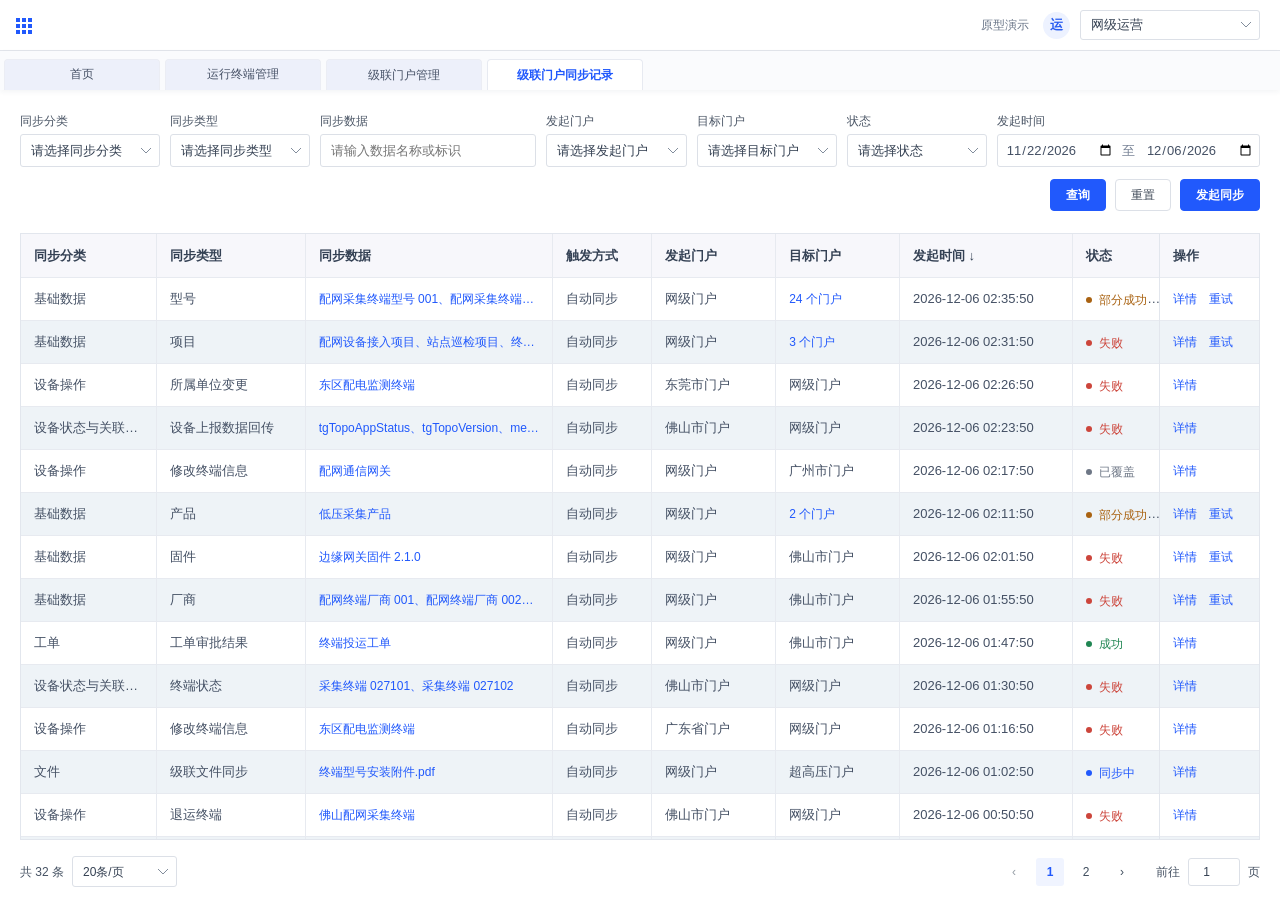
==== commit 25a2b9f3: "更新级联门户同步记录原型及多类型手动同步交互" ====
--- a/prototype/cascade-sync-records/index.html
+++ b/prototype/cascade-sync-records/index.html
@@ -1,654 +1,1633 @@
-<!doctype html>
-<html lang="zh-CN">
-<head>
-<meta charset="utf-8">
-<meta name="viewport" content="width=device-width, initial-scale=1">
-<title>级联门户同步记录</title>
-<style>
-:root{--blue:#2159fc;--ink:#263345;--muted:#667284;--edge:#e2e6ed;--head:#f7f7fb;--stripe:#eef3f7;--tabs:#edf0fa;--shadow:0 12px 36px #17294b26}
-*{box-sizing:border-box}
-body{margin:0;background:#fff;color:var(--ink);font:13px/1.5 "Microsoft YaHei","PingFang SC","Noto Sans CJK SC",Arial,sans-serif}
-button,input,select{font:inherit}
-button{cursor:pointer}
-button:disabled{cursor:not-allowed;opacity:.55}
-:focus-visible{outline:2px solid var(--blue);outline-offset:2px}
-.topbar{height:51px;display:flex;align-items:center;justify-content:space-between;gap:18px;padding:0 20px 0 16px;border-bottom:1px solid #e2e5eb}
-.brand,.topright,.switcher{display:flex;align-items:center;gap:10px}
-.apps{width:18px;height:18px;background:repeating-linear-gradient(90deg,transparent 0 4px,#fff 4px 6px),repeating-linear-gradient(0deg,#2159fc 0 4px,#fff 4px 6px);flex:none}
-.topright{gap:14px;color:#5c6879}
-.prototype{font-size:12px;color:#697588}
-.avatar{background:#edf2ff;color:#285cf0;border-radius:50%;display:grid;place-items:center;font-weight:700;width:27px;height:27px;flex:none}
-.switcher select{min-width:128px;height:30px}
-.tabs{height:39px;display:flex;align-items:flex-end;gap:5px;padding:5px 4px 0;background:#fafbfd;box-shadow:0 2px 5px #2036550d}
-.tab{height:31px;min-width:156px;padding:5px 15px;text-align:center;background:var(--tabs);color:#475267;border:1px solid #ebedf4;border-bottom:0;border-radius:4px 4px 0 0;font-size:12px;white-space:nowrap}
-.tab.active{background:#fff;color:var(--blue);border-color:#e7eaf1;font-weight:650}
-main{padding:22px 20px 13px;max-width:2400px;margin:0 auto;height:calc(100dvh - 90px);display:flex;flex-direction:column}
-.filters{display:flex;flex-wrap:wrap;align-items:end;column-gap:10px;row-gap:12px;margin:0 0 22px;flex:none}
-.field{display:grid;gap:4px;min-width:0;flex:1 1 113px}
-.field label,.filter-date legend{color:#4b5666;font-size:12px}
-.select,input[type=date],.jump input{width:100%;height:33px;color:#344052;background:#fff;border:1px solid #dce0e7;border-radius:3px;padding:0 10px}
-.select{appearance:none;padding-right:25px;background:linear-gradient(45deg,transparent 49%,#828d9c 50%,#828d9c 60%,transparent 61%) right 13px center/5px 6px no-repeat,linear-gradient(135deg,transparent 39%,#828d9c 40%,#828d9c 50%,transparent 51%) right 8px center/5px 6px no-repeat #fff}
-.select:invalid{color:#8c96a3}
-.filter-date{border:0;margin:0;padding:0;flex:1 1 236px;min-width:226px}
-.filter-date legend{padding:0 0 4px}
-.daterange{display:flex;align-items:center;height:33px;border:1px solid #dce0e7;border-radius:3px;background:#fff}
-.daterange input{border:0;min-width:0;height:30px;padding:0 5px 0 8px;font-variant-numeric:tabular-nums;color:#445064}
-.daterange span{color:#758094;flex:none;margin:0 3px}
-.actions{display:flex;gap:9px;margin-left:auto}
-.btn{height:32px;border:1px solid #dce0e7;border-radius:4px;background:#fff;color:#414b59;padding:0 15px;white-space:nowrap;font-size:12px}
-.btn:not(:disabled):hover{border-color:#a8beff;color:var(--blue);background:#f4f7ff}
-.btn.primary{background:var(--blue);border-color:var(--blue);color:#fff;font-weight:600}
-.btn.primary:not(:disabled):hover{background:#4673ff;border-color:#4673ff;color:#fff}
-.link{padding:2px 0;border:0;background:none;color:var(--blue);white-space:nowrap;font-size:12px;line-height:1.5}
-.link:not(:disabled):hover{text-decoration:underline}
-.tableframe{border:1px solid var(--edge);overflow:auto;flex:1 1 auto;min-height:130px}
-table{width:100%;border-collapse:separate;border-spacing:0;font-variant-numeric:tabular-nums}
-.record-table{min-width:880px;table-layout:fixed}
-th,td{text-align:left;border-bottom:1px solid #e7eaf0;vertical-align:middle}
-.record-table th,.record-table td{height:43px;padding:0 13px;border-right:1px solid #e7eaf0}
-.record-table th:last-child,.record-table td:last-child{border-right:0}
-th{background:var(--head);color:#344154;font-weight:650}
-.record-table th{height:44px;position:sticky;top:0;z-index:1}
-.record-table td{white-space:nowrap;overflow:hidden;text-overflow:ellipsis;color:#445064}
-tbody tr:nth-child(even){background:var(--stripe)}
-tbody tr:hover{background:#eaf0ff}
-tbody tr:last-child td{border-bottom:0}
-.row-actions{display:flex;gap:15px;align-items:center}
-.state{display:inline-flex;align-items:center;white-space:nowrap;gap:7px;font-size:12px;line-height:20px}
-.state::before{content:"";width:6px;height:6px;border-radius:50%;background:currentColor;flex:none}
-.state.success{color:#208653}.state.fail{color:#cc453b}.state.partial{color:#a96211}.state.running{color:#2159fc}.state.pending{color:#697687}.state.covered{color:#6e7786}
-.state.running::before{animation:pulse 1.25s infinite alternate}
-@keyframes pulse{to{box-shadow:0 0 0 3px #2159fc27}}
-.empty{text-align:center!important;height:126px!important;color:#7b8694!important}
-.pager{display:flex;justify-content:space-between;align-items:center;gap:10px;margin-top:16px;flex-wrap:wrap;flex:none;font-size:12px;color:#465263}
-.pager-left,.pager-right,.pagebuttons,.jump{display:flex;align-items:center;gap:8px}
-.pager select{width:105px;height:31px}
-.page{min-width:28px;height:28px;padding:0 4px;border:0;background:transparent;border-radius:3px;color:#3f4d5d}
-.page:hover:not(:disabled),.page[aria-current=page]{color:var(--blue);background:#f0f4ff;font-weight:700}
-.jump{margin-left:12px}
-.jump input{width:52px;text-align:center;height:28px;padding:0}
-dialog{width:min(1080px,calc(100vw - 38px));max-height:calc(100dvh - 56px);padding:0;border:1px solid #e1e6ed;border-radius:5px;color:var(--ink);box-shadow:var(--shadow);background:#fff}
-dialog[open]{display:flex;flex-direction:column}
-dialog::backdrop{background:#16243b63}
-#retry-dialog{width:min(920px,calc(100vw - 36px))}
-#segment-dialog{width:min(850px,calc(100vw - 36px))}
-.dialog-route{display:flex;flex-wrap:wrap;align-items:center;gap:6px 16px;padding:9px 11px;margin:0 0 12px;background:#f1f4fa;color:#465367}
-.route-arrow{color:#8390a1;padding:0 6px}
-.detail-tabs{display:flex;gap:14px;border-bottom:1px solid var(--edge);margin-bottom:12px}
-.detail-tabs button{border:0;border-bottom:2px solid transparent;background:transparent;color:#536176;padding:7px 4px}
-.detail-tabs button[aria-pressed=true]{color:var(--blue);border-color:var(--blue);font-weight:650}
-.paged-table{border:1px solid var(--edge);overflow:auto;max-height:min(400px,48dvh)}
-.paged-table th{position:sticky;top:0;z-index:1}
-.paged-table .subtable{min-width:470px}
-.object-pager{display:flex;justify-content:space-between;align-items:center;gap:12px;margin-top:10px;color:#536176;font-size:12px}
-.object-pager div{display:flex;align-items:center;gap:8px}
-.portal-popover{position:fixed;z-index:4;min-width:126px;max-width:min(290px,calc(100vw - 20px));max-height:min(225px,50dvh);overflow:auto;margin:0;padding:5px 0;border:1px solid var(--edge);border-radius:4px;box-shadow:0 5px 16px #17294b22;background:#fff;color:var(--ink);font-size:12px;list-style:none}
-.portal-popover li{padding:5px 11px;overflow-wrap:anywhere}
-.dialog-header{display:flex;align-items:center;justify-content:space-between;padding:14px 21px;border-bottom:1px solid var(--edge);flex:none}
-.dialog-header h2{margin:0;font-size:16px;font-weight:650;color:#27364a}
-.icon-close{background:none;border:0;padding:0 2px;color:#687487;font-size:22px;line-height:24px}
-.dialog-body{padding:17px 21px 20px;overflow:auto;min-height:0;overscroll-behavior:contain}
-.dialog-foot{padding:11px 21px;display:flex;justify-content:flex-end;gap:9px;border-top:1px solid var(--edge);background:#fff;flex:none}
-.section-title{font-size:13px;font-weight:700;margin:0 0 10px;color:#334156}
-.section-title.spaced{margin-top:17px}
-.summary{display:grid;grid-template-columns:repeat(3,minmax(0,1fr));border-top:1px solid var(--edge);border-left:1px solid var(--edge);margin:0}
-.summary div{display:flex;align-items:stretch;min-width:0;min-height:38px;border-bottom:1px solid var(--edge);border-right:1px solid var(--edge)}
-.summary dt{background:#f7f8fc;padding:8px 10px;min-width:90px;flex:none;color:#4d5a6d}
-.summary dd{margin:0;padding:8px 10px;overflow-wrap:anywhere}
-.notice{padding:9px 11px;margin:12px 0 0;background:#f3f6fc;color:#56657b;border:1px solid #e3eaf5;border-radius:3px}
-.target-group{margin-top:11px;border:1px solid var(--edge)}
-.target-head{display:flex;align-items:center;justify-content:space-between;gap:8px;padding:9px 11px;background:#f1f4fa;font-weight:650}
-.target-head .state{font-weight:400}
-.subtable{font-size:12px}
-.subtable th,.subtable td{padding:8px 9px;overflow-wrap:anywhere}
-.subtable th{background:#f7f8fb}
-.subtable td{color:#465367}
-.subtable tbody tr:hover{background:#f5f8ff}
-.subtable .inline-actions{display:flex;gap:12px;align-items:center}
-.counts{white-space:nowrap;font-size:12px;color:#536176}
-.small-empty{padding:10px;color:#738092}
-.retry-section+.retry-section{margin-top:16px}
-.retry-heading{display:flex;align-items:baseline;flex-wrap:wrap;gap:3px 14px;min-width:0}
-.retry-heading h2,#retry-dialog .icon-close{flex:none}
-.retry-section-head{margin:0 0 8px;font-size:13px;font-weight:700;color:#334156}
-.retry-summary{margin:0;color:#58667a;font-size:12px}
-.retry-summary:empty{display:none}
-.retry-summary strong{color:#244cb4}
-.retry-scope{display:flex;align-items:center;gap:10px;margin:0 0 12px;color:#4b5666;font-size:12px}
-.retry-scope .select{width:min(245px,100%);min-width:0}
-.retry-links{max-height:min(154px,22dvh);overflow:auto;border:1px solid var(--edge);border-radius:4px}
-.retry-links .subtable{min-width:480px}
-.retry-links th{position:sticky;top:0;z-index:1}
-.retry-links .selected-route td{background:#eef3ff}
-.retry-links .selected-route td:first-child{box-shadow:inset 3px 0 var(--blue)}
-.retry-links .link[aria-pressed=true]{font-weight:650}
-.retry-section .paged-table{max-height:min(405px,48dvh);border-radius:4px}
-.toast{position:fixed;z-index:5;top:61px;left:50%;transform:translateX(-50%);border:1px solid #cbdafa;background:#f1f5ff;color:#264fbe;padding:9px 15px;border-radius:4px;box-shadow:0 4px 13px #20365512}
-.toast:empty{display:none}
-dialog .toast-inline{color:#2456d8;min-height:18px;margin:8px 0 0}
-@media(max-width:1100px){.field{flex:1 1 142px}.filter-date{flex:1 1 240px}}
-@media(max-width:700px){.topbar{padding:0 10px}.prototype,.avatar{display:none}.topright{gap:5px}.switcher{gap:3px}.switcher select{min-width:91px;max-width:125px}.tab{min-width:0;padding:5px 10px}.tabs{overflow:auto}.filters{margin-bottom:15px}.actions{margin-left:0}main{padding:14px 10px;height:auto}.tableframe{max-height:52vh}.summary{grid-template-columns:1fr}.dialog-header,.dialog-body,.dialog-foot{padding-left:13px;padding-right:13px}.target-group{overflow:auto}.target-group .subtable{min-width:530px}}
-@media(prefers-reduced-motion:reduce){*{animation:none!important}}
-</style>
-</head>
-<body>
-<header class="topbar">
-  <div class="brand">
-    <span class="apps" aria-hidden="true"></span>
-  </div>
-  <div class="topright">
-    <span class="prototype">原型演示</span>
-    <label class="switcher"><span class="avatar" aria-hidden="true">运</span><select id="role" class="select" aria-label="切换演示角色"></select></label>
-  </div>
-</header>
-<nav class="tabs" aria-label="平台页面">
-  <span class="tab">首页</span><span class="tab">运行终端管理</span><span class="tab active" aria-current="page">级联门户同步记录</span>
-</nav>
-<main aria-label="级联门户同步记录">
-  <form id="filters" class="filters">
-    <div class="field"><label for="filter-category">同步分类</label><select class="select" id="filter-category"></select></div>
-    <div class="field"><label for="filter-type">同步类型</label><select class="select" id="filter-type"></select></div>
-    <div class="field"><label for="filter-origin">发起门户</label><select class="select" id="filter-origin"></select></div>
-    <div class="field"><label for="filter-target">目标门户</label><select class="select" id="filter-target"></select></div>
-    <div class="field"><label for="filter-status">状态</label><select class="select" id="filter-status"></select></div>
-    <fieldset class="filter-date"><legend>发起时间</legend><div class="daterange"><input type="date" id="filter-start" aria-label="开始日期"><span>至</span><input type="date" id="filter-end" aria-label="结束日期"></div></fieldset>
-    <div class="actions"><button type="submit" class="btn primary">查询</button><button type="button" class="btn" id="reset-filters">重置</button></div>
-  </form>
-  <div class="tableframe" tabindex="0" aria-label="同步任务列表">
-    <table class="record-table">
-      <colgroup><col style="width:17%"><col style="width:18%"><col style="width:14%"><col style="width:14%"><col style="width:16%"><col style="width:10%"><col style="width:11%"></colgroup>
-      <thead><tr><th scope="col">同步分类</th><th scope="col">同步类型</th><th scope="col">发起门户</th><th scope="col">目标门户</th><th scope="col" aria-sort="descending">发起时间 <span aria-hidden="true">↓</span></th><th scope="col">状态</th><th scope="col">操作</th></tr></thead>
-      <tbody id="rows"></tbody>
-    </table>
-  </div>
-  <footer class="pager">
-    <div class="pager-left"><span id="total"></span><select class="select" id="page-size" aria-label="每页条数"><option value="10">10条/页</option><option value="20" selected>20条/页</option><option value="50">50条/页</option></select></div>
-    <div class="pager-right"><div class="pagebuttons" id="page-buttons"></div><form class="jump" id="jump"><label for="page-number">前往</label><input type="number" id="page-number" min="1" value="1" aria-label="前往页码"><span>页</span></form></div>
-  </footer>
-</main>
-<dialog id="detail-dialog" aria-labelledby="detail-title">
-  <div class="dialog-header"><h2 id="detail-title">同步详情</h2><button class="icon-close" type="button" data-action="close-detail" aria-label="关闭详情">×</button></div>
-  <div class="dialog-body" id="detail-body"></div>
-  <div class="dialog-foot"><button class="btn" id="close-detail" type="button" data-action="close-detail">关闭</button><button class="btn primary" id="retry-all" type="button" data-action="retry-all" hidden>全量重试</button></div>
-</dialog>
-<dialog id="segment-dialog" aria-labelledby="segment-title">
-  <div class="dialog-header"><h2 id="segment-title">链路明细</h2><button class="icon-close" type="button" data-action="close-segment" aria-label="关闭链路明细">×</button></div>
-  <div class="dialog-body" id="segment-body"></div>
-  <div class="dialog-foot"><button class="btn" type="button" data-action="close-segment">关闭</button></div>
-</dialog>
-<dialog id="retry-dialog" aria-labelledby="retry-title" aria-describedby="retry-summary">
-  <div class="dialog-header">
-    <div class="retry-heading"><h2 id="retry-title">重试确认</h2><p class="retry-summary" id="retry-summary"></p></div>
-    <button class="icon-close" type="button" data-action="close-retry" aria-label="关闭重试确认">×</button>
-  </div>
-  <div class="dialog-body" id="retry-body"></div>
-  <div class="dialog-foot"><button class="btn" type="button" data-action="close-retry">取消</button><button class="btn primary" id="submit-retry" type="button" data-action="submit-retry">确认重试</button></div>
-</dialog>
-<ul id="portal-popover" class="portal-popover" aria-label="目标门户名称" hidden></ul>
-<div class="toast" id="toast" role="status" aria-live="polite"></div>
-<script>
-
-const CATALOG={"平台基础配置":["组织机构","级联门户信息","接入节点配置","资源空间"],"基础数据":["品类","物模型","产品","项目","厂商","型号","告警类型","应用","算法","配置文件","固件","管理组件","整包"],"设备操作":["新增准入终端","修改终端信息","删除准入终端","所属单位变更","激活终端","启用终端","禁用终端","投运终端","停运终端","退运终端","挂接关系","软件版本更新","应用安装","指令下发","OTA 升级"],"设备状态与关联数据":["终端状态","子设备台账"],"视频编码":["视频编码同步"],"历史档案":["退运历史档案"],"智能运维":["告警消息","告警处理结果","智能运维终端新增","智能运维终端状态变化","智能运维终端信息变更"],"门户与接入节点状态":["门户状态变更","接入节点状态"],"工单":["工单审批结果"],"文件":["级联文件同步"]};
-
-"use strict";
-const NAMES={net:"网级门户",gd:"广东省门户",gx:"广西省门户",yn:"云南省门户",fs:"佛山市门户",dg:"东莞市门户",gz:"广州市门户",sz:"深圳市门户",ehv:"超高压门户",nn:"南宁市门户"};
-const ROLES=[
-  {id:"net",label:"网级运营",portal:"net",scope:null,retry:true},
-  {id:"gd",label:"广东省运营",portal:"gd",scope:["gd","fs","dg"],retry:true},
-  {id:"gdlimited",label:"广东省运营（佛山权限）",portal:"gd",scope:["fs"],retry:true},
-  {id:"fs",label:"佛山市运营",portal:"fs",scope:["fs"],retry:true},
-  {id:"gz",label:"广州市运营",portal:"gz",scope:["gz"],retry:true}
-];
-const STATUS={success:"成功",fail:"失败",partial:"部分成功",running:"同步中",pending:"待同步",covered:"已覆盖"};
-const COVERED="已被后续同类型变更覆盖，不需再处理";
-const TYPE_TO_CATEGORY=Object.fromEntries(Object.entries(CATALOG).flatMap(([category,types])=>types.map(type=>[type,category])));
-const $=id=>document.getElementById(id);
-const detail=$("detail-dialog"), segmentDialog=$("segment-dialog"), retryDialog=$("retry-dialog");
-const portalPopover=$("portal-popover");
-const objectPageSize=10;
-const escapeHtml=value=>String(value??"—").replace(/[&<>"']/g,char=>({"&":"&amp;","<":"&lt;",">":"&gt;",'"':"&quot;","'":"&#39;"}[char]));
-const pad=n=>String(n).padStart(2,"0");
-function day(value){const d=new Date(value);return d.getFullYear()+"-"+pad(d.getMonth()+1)+"-"+pad(d.getDate())}
-function stamp(value){if(!value)return "—";const d=new Date(value);return day(value)+" "+pad(d.getHours())+":"+pad(d.getMinutes())+":"+pad(d.getSeconds())}
-function label(state){return '<span class="state '+state+'">'+STATUS[state]+'</span>'}
-function options(select,items,first){select.replaceChildren(new Option(first,""),...items.map(([value,title])=>new Option(title,value)))}
-function portal(p){return NAMES[p]||"—"}
-function sampleTime(minutes){return Date.now()-minutes*60000}
-
-const seeds=[];
-function object(id,name){return {id,name}}
-function route(path,objects,states,failures={}){
-  return {target:path.at(-1),segments:path.slice(1).map((to,index)=>({
-    from:path[index],to,history:[],
-    objects:objects.map((info,i)=>{
-      const status=Array.isArray(states[index])?states[index][i]:states[index];
-      const error=status==="fail"?(failures[index]?.[i]||"目标门户处理超时"):null;
-      return {...info,status,reason:error,attempts:0};
-    })
-  }))};
-}
-function seed(type,origin,minutes,routes,config={}){
-  const at=sampleTime(minutes);
-  const t={id:"CL"+String(seeds.length+1).padStart(5,"0"),category:TYPE_TO_CATEGORY[type],type,origin,at,routes,scope:config.scope||[origin],business:config.business,covered:!!config.covered};
-  routes.forEach((r,ri)=>r.segments.forEach((s,si)=>{
-    s.key=ri+"-"+si;
-    s.updated=s.objects.some(o=>o.status!=="pending")?at+1000+si*1000:null;
-    s.objects.forEach(o=>{
-      if(o.status==="fail"){o.failureTime=s.updated;o.lastReason=o.reason}
-      if(o.status==="running")o.due=Date.now()+11000;
-    });
-  }));
-  seeds.push(t);return t;
-}
-const models=Array.from({length:100},(_,i)=>object("MDL-"+String(i+1).padStart(4,"0"),"配网采集终端型号 "+String(i+1).padStart(3,"0")));
-const failureMap={0:{98:"型号资料写入超时",99:"目标门户暂时无法写入"}};
-seed("型号","net",4,[
-  route(["net","gd","fs"],models,[models.map((_,i)=>i<98?"success":"fail"),models.map((_,i)=>i<98?"success":"pending")],failureMap),
-  route(["net","gx"],models,["success"])
-],{scope:["fs","gx"]});
+<!doctype html>
+<html lang="zh-CN">
+<head>
+<meta charset="utf-8">
+<meta name="viewport" content="width=device-width, initial-scale=1">
+<title>级联门户同步记录</title>
+<style>
+:root{--blue:#2159fc;--ink:#263345;--muted:#667284;--edge:#e2e6ed;--head:#f7f7fb;--stripe:#eef3f7;--tabs:#edf0fa;--shadow:0 12px 36px #17294b26}
+*{box-sizing:border-box}
+body{margin:0;background:#fff;color:var(--ink);font:13px/1.5 "Microsoft YaHei","PingFang SC","Noto Sans CJK SC",Arial,sans-serif}
+button,input,select{font:inherit}
+button{cursor:pointer}
+button:disabled{cursor:not-allowed;opacity:.55}
+:focus-visible{outline:2px solid var(--blue);outline-offset:2px}
+.topbar{height:51px;display:flex;align-items:center;justify-content:space-between;gap:18px;padding:0 20px 0 16px;border-bottom:1px solid #e2e5eb}
+.brand,.topright,.switcher{display:flex;align-items:center;gap:10px}
+.apps{width:18px;height:18px;background:repeating-linear-gradient(90deg,transparent 0 4px,#fff 4px 6px),repeating-linear-gradient(0deg,#2159fc 0 4px,#fff 4px 6px);flex:none}
+.topright{gap:14px;color:#5c6879}
+.prototype{font-size:12px;color:#697588}
+.avatar{background:#edf2ff;color:#285cf0;border-radius:50%;display:grid;place-items:center;font-weight:700;width:27px;height:27px;flex:none}
+.switcher select{min-width:128px;height:30px}
+.tabs{height:39px;display:flex;align-items:flex-end;gap:5px;padding:5px 4px 0;background:#fafbfd;box-shadow:0 2px 5px #2036550d}
+.tab{height:31px;min-width:156px;padding:5px 15px;text-align:center;background:var(--tabs);color:#475267;border:1px solid #ebedf4;border-bottom:0;border-radius:4px 4px 0 0;font-size:12px;white-space:nowrap}
+.tab.active{background:#fff;color:var(--blue);border-color:#e7eaf1;font-weight:650}
+main{padding:22px 20px 13px;max-width:2400px;margin:0 auto;height:calc(100dvh - 90px);display:flex;flex-direction:column}
+.filters{display:flex;flex-wrap:wrap;align-items:end;column-gap:10px;row-gap:12px;margin:0 0 22px;flex:none}
+.field{display:grid;gap:4px;min-width:0;flex:1 1 113px}
+.field label,.filter-date legend{color:#4b5666;font-size:12px}
+.select,input[type=date],.jump input{width:100%;height:33px;color:#344052;background:#fff;border:1px solid #dce0e7;border-radius:3px;padding:0 10px}
+.select{appearance:none;padding-right:25px;background:linear-gradient(45deg,transparent 49%,#828d9c 50%,#828d9c 60%,transparent 61%) right 13px center/5px 6px no-repeat,linear-gradient(135deg,transparent 39%,#828d9c 40%,#828d9c 50%,transparent 51%) right 8px center/5px 6px no-repeat #fff}
+.select:invalid{color:#8c96a3}
+.filter-date{border:0;margin:0;padding:0;flex:1 1 236px;min-width:226px}
+.filter-date legend{padding:0 0 4px}
+.daterange{display:flex;align-items:center;height:33px;border:1px solid #dce0e7;border-radius:3px;background:#fff}
+.daterange input{border:0;min-width:0;height:30px;padding:0 5px 0 8px;font-variant-numeric:tabular-nums;color:#445064}
+.daterange span{color:#758094;flex:none;margin:0 3px}
+.actions{display:flex;gap:9px;margin-left:auto}
+.btn{height:32px;border:1px solid #dce0e7;border-radius:4px;background:#fff;color:#414b59;padding:0 15px;white-space:nowrap;font-size:12px}
+.btn:not(:disabled):hover{border-color:#a8beff;color:var(--blue);background:#f4f7ff}
+.btn.primary{background:var(--blue);border-color:var(--blue);color:#fff;font-weight:600}
+.btn.primary:not(:disabled):hover{background:#4673ff;border-color:#4673ff;color:#fff}
+.link{padding:2px 0;border:0;background:none;color:var(--blue);white-space:nowrap;font-size:12px;line-height:1.5}
+.link:not(:disabled):hover{text-decoration:underline}
+.tableframe{border:1px solid var(--edge);overflow:auto;flex:1 1 auto;min-height:130px}
+table{width:100%;border-collapse:separate;border-spacing:0;font-variant-numeric:tabular-nums}
+.record-table{min-width:880px;table-layout:fixed}
+th,td{text-align:left;border-bottom:1px solid #e7eaf0;vertical-align:middle}
+.record-table th,.record-table td{height:43px;padding:0 13px;border-right:1px solid #e7eaf0}
+.record-table th:last-child,.record-table td:last-child{border-right:0}
+th{background:var(--head);color:#344154;font-weight:650}
+.record-table th{height:44px;position:sticky;top:0;z-index:1}
+.record-table td{white-space:nowrap;overflow:hidden;text-overflow:ellipsis;color:#445064}
+tbody tr:nth-child(even){background:var(--stripe)}
+tbody tr:hover{background:#eaf0ff}
+tbody tr:last-child td{border-bottom:0}
+.row-actions{display:flex;gap:15px;align-items:center}
+.state{display:inline-flex;align-items:center;white-space:nowrap;gap:7px;font-size:12px;line-height:20px}
+.state::before{content:"";width:6px;height:6px;border-radius:50%;background:currentColor;flex:none}
+.state.success,.chain-hop.success{color:#208653}.state.fail,.chain-hop.fail{color:#cc453b}.state.partial{color:#a96211}.state.running,.chain-hop.running{color:#2159fc}.state.pending,.chain-hop.pending{color:#697687}.state.covered,.chain-hop.covered{color:#6e7786}
+.state.running::before{animation:pulse 1.25s infinite alternate}
+@keyframes pulse{to{box-shadow:0 0 0 3px #2159fc27}}
+.empty{text-align:center!important;height:126px!important;color:#7b8694!important}
+.pager{display:flex;justify-content:space-between;align-items:center;gap:10px;margin-top:16px;flex-wrap:wrap;flex:none;font-size:12px;color:#465263}
+.pager-left,.pager-right,.pagebuttons,.jump{display:flex;align-items:center;gap:8px}
+.pager select{width:105px;height:31px}
+.page{min-width:28px;height:28px;padding:0 4px;border:0;background:transparent;border-radius:3px;color:#3f4d5d}
+.page:hover:not(:disabled),.page[aria-current=page]{color:var(--blue);background:#f0f4ff;font-weight:700}
+.jump{margin-left:12px}
+.jump input{width:52px;text-align:center;height:28px;padding:0}
+dialog{width:min(1080px,calc(100vw - 38px));max-height:calc(100dvh - 56px);padding:0;border:1px solid #e1e6ed;border-radius:5px;color:var(--ink);box-shadow:var(--shadow);background:#fff}
+dialog[open]{display:flex;flex-direction:column}
+dialog::backdrop{background:#16243b63}
+#retry-dialog{width:min(920px,calc(100vw - 36px))}
+#segment-dialog{width:min(850px,calc(100vw - 36px))}
+.dialog-route{display:flex;flex-wrap:wrap;align-items:center;gap:6px 16px;padding:9px 11px;margin:0 0 12px;background:#f1f4fa;color:#465367}
+.route-arrow{color:#8390a1;padding:0 6px}
+.detail-tabs{display:flex;gap:14px;border-bottom:1px solid var(--edge);margin-bottom:12px}
+.detail-tabs button{border:0;border-bottom:2px solid transparent;background:transparent;color:#536176;padding:7px 4px}
+.detail-tabs button[aria-pressed=true]{color:var(--blue);border-color:var(--blue);font-weight:650}
+.paged-table{border:1px solid var(--edge);overflow:auto;max-height:min(400px,48dvh)}
+.paged-table th{position:sticky;top:0;z-index:1}
+.paged-table .subtable{min-width:470px}
+.object-pager{display:flex;justify-content:space-between;align-items:center;gap:12px;margin-top:10px;color:#536176;font-size:12px}
+.object-pager div{display:flex;align-items:center;gap:8px}
+.portal-popover{position:fixed;z-index:4;min-width:126px;max-width:min(290px,calc(100vw - 20px));max-height:min(225px,50dvh);overflow:auto;margin:0;padding:5px 0;border:1px solid var(--edge);border-radius:4px;box-shadow:0 5px 16px #17294b22;background:#fff;color:var(--ink);font-size:12px;list-style:none}
+.portal-popover li{padding:5px 11px;overflow-wrap:anywhere}
+.dialog-header{display:flex;align-items:center;justify-content:space-between;padding:14px 21px;border-bottom:1px solid var(--edge);flex:none}
+.dialog-header h2{margin:0;font-size:16px;font-weight:650;color:#27364a}
+.icon-close{background:none;border:0;padding:0 2px;color:#687487;font-size:22px;line-height:24px}
+.dialog-body{padding:17px 21px 20px;overflow:auto;min-height:0;overscroll-behavior:contain}
+.dialog-foot{padding:11px 21px;display:flex;justify-content:flex-end;gap:9px;border-top:1px solid var(--edge);background:#fff;flex:none}
+.section-title{font-size:13px;font-weight:700;margin:0 0 10px;color:#334156}
+.section-title.spaced{margin-top:17px}
+.summary{display:grid;grid-template-columns:repeat(3,minmax(0,1fr));border-top:1px solid var(--edge);border-left:1px solid var(--edge);margin:0}
+.summary div{display:flex;align-items:stretch;min-width:0;min-height:38px;border-bottom:1px solid var(--edge);border-right:1px solid var(--edge)}
+.summary dt{background:#f7f8fc;padding:8px 10px;min-width:90px;flex:none;color:#4d5a6d}
+.summary dd{margin:0;padding:8px 10px;overflow-wrap:anywhere}
+.notice{padding:9px 11px;margin:12px 0 0;background:#f3f6fc;color:#56657b;border:1px solid #e3eaf5;border-radius:3px}
+.target-group{margin-top:11px;border:1px solid var(--edge)}
+.target-head{display:flex;align-items:center;justify-content:space-between;gap:8px;padding:9px 11px;background:#f1f4fa;font-weight:650}
+.target-head .state{font-weight:400}
+.subtable{font-size:12px}
+.subtable th,.subtable td{padding:8px 9px;overflow-wrap:anywhere}
+.subtable th{background:#f7f8fb}
+.subtable td{color:#465367}
+.subtable tbody tr:hover{background:#f5f8ff}
+.subtable .inline-actions{display:flex;gap:12px;align-items:center}
+.counts{white-space:nowrap;font-size:12px;color:#536176}
+.small-empty{padding:10px;color:#738092}
+.retry-section+.retry-section{margin-top:16px}
+.retry-heading{display:flex;align-items:baseline;flex-wrap:wrap;gap:3px 14px;min-width:0}
+.retry-heading h2,#retry-dialog .icon-close{flex:none}
+.retry-section-head{margin:0 0 8px;font-size:13px;font-weight:700;color:#334156}
+.retry-summary{margin:0;color:#58667a;font-size:12px}
+.retry-summary:empty{display:none}
+.retry-summary strong{color:#244cb4}
+.retry-links{max-height:min(154px,22dvh);overflow:auto;border:1px solid var(--edge);border-radius:4px}
+.retry-links .subtable{min-width:480px}
+.retry-links th{position:sticky;top:0;z-index:1}
+.retry-links .selected-route td{background:#eef3ff}
+.retry-links .selected-route td:first-child{box-shadow:inset 3px 0 var(--blue)}
+.retry-links .link[aria-pressed=true]{font-weight:650}
+.retry-section .paged-table{max-height:min(405px,48dvh);border-radius:4px}
+.toast{position:fixed;z-index:5;top:61px;left:50%;transform:translateX(-50%);border:1px solid #cbdafa;background:#f1f5ff;color:#264fbe;padding:9px 15px;border-radius:4px;box-shadow:0 4px 13px #20365512}
+.toast:empty{display:none}
+dialog .toast-inline{color:#2456d8;min-height:18px;margin:8px 0 0}
+@media(max-width:1100px){.field{flex:1 1 142px}.filter-date{flex:1 1 240px}}
+@media(max-width:700px){.topbar{padding:0 10px}.prototype,.avatar{display:none}.topright{gap:5px}.switcher{gap:3px}.switcher select{min-width:91px;max-width:125px}.tab{min-width:0;padding:5px 10px}.tabs{overflow:auto}.filters{margin-bottom:15px}.actions{margin-left:0}main{padding:14px 10px;height:auto}.tableframe{max-height:52vh}.summary{grid-template-columns:1fr}.dialog-header,.dialog-body,.dialog-foot{padding-left:13px;padding-right:13px}.target-group{overflow:auto}.target-group .subtable{min-width:530px}}
+@media(prefers-reduced-motion:reduce){*{animation:none!important}}
+
+[hidden]{display:none!important}
+button.tab{font-family:inherit;line-height:20px}
+.field.data-field{flex:1.4 1 178px}
+input[type=text],input[type=search]{width:100%;height:33px;color:#344052;background:#fff;border:1px solid #dce0e7;border-radius:3px;padding:0 10px}
+.record-table{min-width:1040px}
+#record-view .record-table{min-width:1140px}
+.sync-data-cell .link{display:block;max-width:100%;overflow:hidden;text-overflow:ellipsis;text-align:left}
+#record-view .record-table th:last-child{right:0;z-index:2;box-shadow:-1px 0 var(--edge)}
+#record-view .record-table td:last-child{position:sticky;right:0;z-index:1;background:#fff;box-shadow:-1px 0 var(--edge)}
+#record-view tbody tr:nth-child(even) td:last-child{background:var(--stripe)}
+#record-view tbody tr:hover td:last-child{background:#eaf0ff}
+.retry-links{max-height:none;overflow:visible;border:0}
+.retry-links .paged-table{max-height:min(310px,35dvh)}
+.init-history{margin-top:14px}
+.init-history summary{cursor:pointer;color:#455976;margin-bottom:8px}
+.row-actions{gap:12px}
+#detail-dialog{width:min(1160px,calc(100vw - 36px))}
+#manual-dialog,#init-dialog{width:min(960px,calc(100vw - 36px))}
+.text-muted,.row-secondary{color:#657388;font-size:12px}
+.row-secondary{display:block;margin-top:2px;line-height:1.45}
+.small-id{font-variant-numeric:tabular-nums;color:#53647a;font-size:11px}
+.summary{margin-bottom:14px}
+.summary-counts{display:flex;align-items:center;flex-wrap:wrap;gap:7px;margin:0 0 10px}
+.metric{align-items:center;display:inline-flex;justify-content:center;gap:5px;background:#f9faff;border:1px solid #e3e8f2;color:#4c5b70;border-radius:4px;padding:4px 10px;font-size:12px;min-height:29px}
+.metric[aria-pressed=true]{background:#edf3ff;border-color:#aac0fc;color:#2159fc}
+.metric strong{font-size:13px}
+.detail-controls,.manual-filters,.target-search{display:flex;flex-wrap:wrap;align-items:flex-end;gap:8px;margin:0 0 11px}
+.detail-controls .field,.manual-filters .field{flex:1 1 125px;min-width:110px;max-width:260px}
+.detail-controls .field.wide{flex:2 1 225px;max-width:none}
+.portal-results .subtable{min-width:950px}
+.portal-results .counts{white-space:normal}
+.portal-chain{display:inline-flex;align-items:center;gap:4px;white-space:nowrap;vertical-align:middle}
+.chain-node{font-weight:650;color:#344154}
+.chain-hop{display:inline-grid;grid-template-rows:12px 6px;min-width:43px;padding:1px 2px 4px;border:0;border-radius:3px;background:transparent;color:#697687;font-size:11px;line-height:12px;text-align:center}
+button.chain-hop:hover{background:#eef3ff}
+.retry-hop{font-weight:650}
+.chain-arrow{position:relative;height:1px;margin:4px 2px 0;background:currentColor}
+.chain-arrow::after{content:"";position:absolute;right:0;top:50%;width:5px;height:5px;border:solid currentColor;border-width:1px 1px 0 0;transform:translateY(-50%) rotate(45deg)}
+.manual-layout>section{min-width:0}
+.sidecar{border:1px solid var(--edge);border-radius:4px;background:#f8fafe;min-width:0;padding:12px 13px;align-self:start}
+.sidecar-head,.selection-bar{display:flex;align-items:center;justify-content:space-between;gap:9px;flex-wrap:wrap}
+.sidecar-head{margin:0 0 9px}
+.sidecar-head h3{margin:0;font-size:14px}
+.compact-note{color:#5c6a80;font-size:12px;margin:7px 0}
+.scope-tags{display:flex;flex-wrap:wrap;gap:4px 7px;margin:6px 0 4px}
+.scope-tags span{font-size:11px;white-space:nowrap;border-radius:3px;background:#edf2fc;padding:2px 6px;color:#4d6181}
+.manual-summary .summary{grid-template-columns:minmax(0,1fr)}
+.manual-scope-value{display:flex;align-items:center;flex-wrap:wrap;gap:6px 14px}
+.manual-scope-value .scope-tags{margin:0}
+.manual-scope-value .scope-tags span{font-size:12px}
+.selection-bar{padding:7px 10px;margin:0 0 9px;border:1px solid #e4e9f2;background:#f5f8fd;border-radius:3px;min-height:36px}
+.selection-bar .row-actions{flex-wrap:wrap}
+.selection-bar strong{color:#294eac;font-size:12px}
+input[type=checkbox]{accent-color:var(--blue);vertical-align:middle}
+.table-wrap{overflow:auto;border:1px solid var(--edge);border-radius:3px}
+.table-wrap .subtable{min-width:495px}
+.details-summary-table .subtable{min-width:630px}
+.paged-table{max-height:min(357px,43dvh)}
+.object-pager{margin-bottom:2px}
+.steps{display:flex;list-style:none;margin:0 0 16px;padding:0;border-bottom:1px solid var(--edge);gap:14px}
+.steps li{padding:0 1px 8px;color:#657388;font-size:12px;border-bottom:2px solid transparent}
+.steps li[aria-current=step]{border-color:var(--blue);color:var(--blue);font-weight:650}
+.manual-layout{display:grid;grid-template-columns:minmax(0,1fr);gap:12px}
+.manual-layout.with-sidecar{grid-template-columns:minmax(0,1.7fr) minmax(240px,1fr)}
+.manual-result{border:1px solid var(--edge);background:#f8faff;padding:15px;margin:4px 0 0}
+.manual-result h3{font-size:15px;margin:0 0 7px}
+.selected-groups{max-height:285px;overflow:auto}
+.selected-groups details{border-top:1px solid var(--edge);padding:8px 0}
+.selected-groups summary{cursor:pointer}
+.selected-groups .picked-row{display:flex;justify-content:space-between;align-items:flex-start;padding:5px 0;gap:7px}
+.target-search>input[type=search]{width:min(235px,100%)}
+.management-title{display:flex;justify-content:space-between;align-items:center;gap:12px;margin-bottom:14px}
+.management-title h1{font-size:17px;margin:0}
+.management-title input{max-width:260px}
+.management-table .record-table{min-width:660px}
+#detail-feedback:empty{display:none}
+.note-line{margin:7px 0}
+.inline-empty{border:1px solid var(--edge);border-radius:3px;padding:18px;text-align:center;color:#647386}
+@media(max-width:880px){
+  .manual-layout.with-sidecar{grid-template-columns:minmax(0,1fr)}
+  .with-sidecar .sidecar{grid-row:1}
+}
+@media(max-width:700px){.management-title{align-items:stretch}.management-title h1{white-space:nowrap}}
+</style>
+</head>
+<body>
+<header class="topbar">
+  <div class="brand">
+    <span class="apps" aria-hidden="true"></span>
+  </div>
+  <div class="topright">
+    <span class="prototype">原型演示</span>
+    <label class="switcher"><span class="avatar" aria-hidden="true">运</span><select id="role" class="select" aria-label="切换演示角色"></select></label>
+  </div>
+</header>
+<nav class="tabs" aria-label="平台页面">
+  <span class="tab">首页</span><span class="tab">运行终端管理</span><button class="tab" type="button" id="tab-management" data-action="show-management">级联门户管理</button><button class="tab active" type="button" id="tab-records" data-action="show-records" aria-current="page">级联门户同步记录</button>
+</nav>
+<main id="record-view" aria-label="级联门户同步记录">
+  <form id="filters" class="filters">
+    <div class="field"><label for="filter-category">同步分类</label><select class="select" id="filter-category"></select></div>
+    <div class="field"><label for="filter-type">同步类型</label><select class="select" id="filter-type"></select></div>
+    <div class="field data-field"><label for="filter-data">同步数据</label><input type="search" id="filter-data" placeholder="请输入数据名称或标识"></div>
+    <div class="field"><label for="filter-origin">发起门户</label><select class="select" id="filter-origin"></select></div>
+    <div class="field"><label for="filter-target">目标门户</label><select class="select" id="filter-target"></select></div>
+    <div class="field"><label for="filter-status">状态</label><select class="select" id="filter-status"></select></div>
+    <fieldset class="filter-date"><legend>发起时间</legend><div class="daterange"><input type="date" id="filter-start" aria-label="开始日期"><span>至</span><input type="date" id="filter-end" aria-label="结束日期"></div></fieldset>
+    <div class="actions"><button type="submit" class="btn primary">查询</button><button type="button" class="btn" id="reset-filters">重置</button><button type="button" class="btn primary" id="go-manual" data-action="manual-start">发起同步</button></div>
+  </form>
+  <div class="tableframe" tabindex="0" aria-label="同步任务列表">
+    <table class="record-table">
+      <colgroup><col style="width:11%"><col style="width:12%"><col style="width:20%"><col style="width:8%"><col style="width:10%"><col style="width:10%"><col style="width:14%"><col style="width:7%"><col style="width:8%"></colgroup>
+      <thead><tr><th scope="col">同步分类</th><th scope="col">同步类型</th><th scope="col">同步数据</th><th scope="col">触发方式</th><th scope="col">发起门户</th><th scope="col">目标门户</th><th scope="col" aria-sort="descending">发起时间 <span aria-hidden="true">↓</span></th><th scope="col">状态</th><th scope="col">操作</th></tr></thead>
+      <tbody id="rows"></tbody>
+    </table>
+  </div>
+  <footer class="pager">
+    <div class="pager-left"><span id="total"></span><select class="select" id="page-size" aria-label="每页条数"><option value="10">10条/页</option><option value="20" selected>20条/页</option><option value="50">50条/页</option></select></div>
+    <div class="pager-right"><div class="pagebuttons" id="page-buttons"></div><form class="jump" id="jump"><label for="page-number">前往</label><input type="number" id="page-number" min="1" value="1" aria-label="前往页码"><span>页</span></form></div>
+  </footer>
+</main>
+<main id="portal-management" aria-label="级联门户管理" hidden>
+  <div class="management-title"><h1>级联门户管理</h1><input type="search" id="management-keyword" placeholder="搜索门户名称" aria-label="搜索下级门户名称"></div>
+  <div class="tableframe management-table" aria-label="下级门户列表" tabindex="0"><table class="record-table">
+    <thead><tr><th scope="col">门户名称</th><th scope="col">层级</th><th scope="col">级联路径</th><th scope="col">初始化状态</th><th scope="col">操作</th></tr></thead>
+    <tbody id="management-rows"></tbody>
+  </table></div>
+  <footer class="pager"><span id="management-total"></span><div class="pagebuttons" id="management-pager"></div></footer>
+</main>
+<dialog id="detail-dialog" aria-labelledby="detail-title">
+  <div class="dialog-header"><h2 id="detail-title">同步详情</h2><button class="icon-close" type="button" data-action="close-detail" aria-label="关闭详情">×</button></div>
+  <div class="dialog-body" id="detail-body"></div>
+  <div class="dialog-foot"><button class="btn" id="close-detail" type="button" data-action="close-detail">关闭</button><button class="btn primary" id="retry-all" type="button" data-action="retry-all" hidden>全量重试</button></div>
+</dialog>
+<dialog id="segment-dialog" aria-labelledby="segment-title">
+  <div class="dialog-header"><h2 id="segment-title">链路明细</h2><button class="icon-close" type="button" data-action="close-segment" aria-label="关闭链路明细">×</button></div>
+  <div class="dialog-body" id="segment-body"></div>
+  <div class="dialog-foot"><button class="btn" type="button" data-action="close-segment">关闭</button><button class="btn primary" id="retry-current-segment" type="button" data-action="retry-segment" hidden>重试此段</button></div>
+</dialog>
+<dialog id="retry-dialog" aria-labelledby="retry-title" aria-describedby="retry-summary">
+  <div class="dialog-header">
+    <div class="retry-heading"><h2 id="retry-title">重试确认</h2><p class="retry-summary" id="retry-summary"></p></div>
+    <button class="icon-close" type="button" data-action="close-retry" aria-label="关闭重试确认">×</button>
+  </div>
+  <div class="dialog-body" id="retry-body"></div>
+  <div class="dialog-foot"><button class="btn" type="button" data-action="close-retry">取消</button><button class="btn primary" id="submit-retry" type="button" data-action="submit-retry">确认重试</button></div>
+</dialog>
+<dialog id="manual-dialog" aria-labelledby="manual-title">
+  <div class="dialog-header"><h2 id="manual-title">发起同步</h2><button class="icon-close" type="button" data-action="manual-close" aria-label="关闭发起同步">×</button></div>
+  <div class="dialog-body" id="manual-body"></div>
+  <div class="dialog-foot" id="manual-foot"></div>
+</dialog>
+<dialog id="init-dialog" aria-labelledby="init-title">
+  <div class="dialog-header"><h2 id="init-title">初始化同步</h2><button class="icon-close" type="button" data-action="init-close" aria-label="关闭初始化同步">×</button></div>
+  <div class="dialog-body" id="init-body"></div>
+  <div class="dialog-foot"><button class="btn" type="button" data-action="init-close">取消</button><button class="btn primary" type="button" data-action="init-submit">确认初始化</button></div>
+</dialog>
+<ul id="portal-popover" class="portal-popover" aria-label="目标门户名称" hidden></ul>
+<div class="toast" id="toast" role="status" aria-live="polite"></div>
+<script>
+"use strict";
+
+const PLATFORM = [
+  ["net","网级门户",null,"网级"],
+  ["gd","广东省门户","net","分省"],["gx","广西省门户","net","分省"],["yn","云南省门户","net","分省"],
+  ["gz","广州市门户","net","地市"],["sz","深圳市门户","net","地市"],["ehv","超高压门户","net","直属"],
+  ["gzu","贵州省门户","net","分省"],["hi","海南省门户","net","分省"],
+  ["fs","佛山市门户","gd","地市"],["dg","东莞市门户","gd","地市"],["zh","珠海市门户","gd","地市"],
+  ["zs","中山市门户","gd","地市"],["jm","江门市门户","gd","地市"],["hz","惠州市门户","gd","地市"],
+  ["zq","肇庆市门户","gd","地市"],["sg","韶关市门户","gd","地市"],["mz","梅州市门户","gd","地市"],
+  ["st","汕头市门户","gd","地市"],["yj","阳江市门户","gd","地市"],["mm","茂名市门户","gd","地市"],
+  ["nn","南宁市门户","gx","地市"],["lz","柳州市门户","gx","地市"],["gl","桂林市门户","gx","地市"],
+  ["km","昆明市门户","yn","地市"],["qj","曲靖市门户","yn","地市"],["yx","玉溪市门户","yn","地市"],
+  ["gy","贵阳市门户","gzu","地市"],["zy","遵义市门户","gzu","地市"],["hk","海口市门户","hi","地市"]
+];
+const PORTALS = Object.fromEntries(PLATFORM.map(([id,name,parent,level]) => [id,{name,parent,level}]));
+const ROLES = [
+  {id:"net",label:"网级运营",portal:"net",scope:null,retry:true},
+  {id:"gd",label:"广东省运营",portal:"gd",scope:["gd",...PLATFORM.filter(row=>row[2]==="gd").map(row=>row[0])],retry:true},
+  {id:"gdlimited",label:"广东省运营（佛山权限）",portal:"gd",scope:["fs"],retry:true},
+  {id:"fs",label:"佛山市运营",portal:"fs",scope:["fs"],retry:true},
+  {id:"gz",label:"广州市运营",portal:"gz",scope:["gz"],retry:true}
+];
+const CATALOG = {
+  "平台基础配置":["组织机构","级联门户信息","接入节点配置","资源空间"],
+  "基础数据":["品类","物模型","产品","项目","厂商","型号","告警类型","应用","算法","配置文件","固件","管理组件","整包"],
+  "设备操作":["新增准入终端","修改终端信息","删除准入终端","删除调试终端","所属单位变更","激活终端","启用终端","禁用终端","投运终端","停运终端","退运终端","挂接关系","软件版本更新","应用安装","指令下发","OTA 升级"],
+  "设备状态与关联数据":["终端状态","终端台账","子设备台账","设备上报数据回传"],
+  "视频编码":["视频编码同步"],"历史档案":["退运历史档案","历史终端档案"],
+  "智能运维":["告警消息","告警处理结果","智能运维终端新增","智能运维终端状态变化","智能运维终端信息变更"],
+  "门户与接入节点状态":["门户状态变更","接入节点状态"],"工单":["工单审批结果"],
+  "文件":["级联文件同步"],"初始化同步":["初始化同步"]
+};
+const TYPE_TO_CATEGORY = Object.fromEntries(Object.entries(CATALOG).flatMap(([category,types])=>types.map(type=>[type,category])));
+const MANUAL_CATALOG = {
+  "平台基础配置":CATALOG["平台基础配置"],
+  "基础数据":CATALOG["基础数据"],
+  "设备状态与关联数据":["终端台账","子设备台账"]
+};
+const INIT_GROUPS = [
+  {name:"平台配置",types:["组织机构","级联门户信息","接入节点配置","资源空间","菜单","数据字典","系统参数"]},
+  {name:"基础数据",types:["品类","物模型","产品","项目","厂商","型号","告警类型"]},
+  {name:"软件及文件",types:["应用","算法","配置文件","固件","管理组件","整包"]},
+  {name:"当前设备台账",types:["终端台账","子设备台账"]},
+  {name:"视频编码",types:["视频编码同步"]},
+  {name:"历史档案",types:["历史终端档案"]}
+];
+const STATUS = {success:"成功",fail:"失败",partial:"部分成功",running:"同步中",covered:"已覆盖"};
+const COVERED = "已被后续同类型变更覆盖，不需再处理";
+const $ = id=>document.getElementById(id);
+const detail = $("detail-dialog"), segmentDialog = $("segment-dialog"), retryDialog = $("retry-dialog");
+const manualDialog = $("manual-dialog"), initDialog = $("init-dialog"), portalPopover = $("portal-popover");
+const objectPageSize = 10;
+const escapeHtml = value=>String(value??"—").replace(/[&<>"']/g,char=>({"&":"&amp;","<":"&lt;",">":"&gt;",'"':"&quot;","'":"&#39;"}[char]));
+const pad = n=>String(n).padStart(2,"0");
+function day(value){const d=new Date(value);return d.getFullYear()+"-"+pad(d.getMonth()+1)+"-"+pad(d.getDate())}
+function stamp(value){if(!value)return "—";const d=new Date(value);return day(value)+" "+pad(d.getHours())+":"+pad(d.getMinutes())+":"+pad(d.getSeconds())}
+function label(state){
+  if(state==="pending")return '<span class="text-muted" title="尚未完成">—</span>';
+  return state&&state!=="unavailable"?`<span class="state ${state}">${STATUS[state]}</span>`:'<span class="text-muted" title="仅显示本级参与链路">—</span>';
+}
+function options(select,items,first){select.replaceChildren(new Option(first,""),...items.map(([value,title])=>new Option(title,value)))}
+function portal(id){return PORTALS[id]?.name??"—"}
+function portalLevel(id){return PORTALS[id]?.level??"—"}
+function sampleTime(minutes){return Date.now()-minutes*60000}
+function normalize(value){return String(value??"").trim().toLocaleLowerCase()}
+
+const seeds = [];
+function object(id,name,extra={}){return {id,name,...extra}}
+function ancestors(id){
+  const path=[];
+  for(let step=id;step;step=PORTALS[step]?.parent)path.unshift(step);
+  return path;
+}
+function pathBetween(from,to){
+  const source=ancestors(from), target=ancestors(to);
+  let common=0;
+  while(source[common]&&source[common]===target[common])common++;
+  return [...source.slice(common-1).reverse(),...target.slice(common)];
+}
+function route(path,objects,states,failures={}){return {path,objects,states,failures}}
+function defaultAction(type){
+  if(type.startsWith("删除"))return "删除";
+  if(type.startsWith("新增")||type.includes("档案")||type.endsWith("新增"))return "新增";
+  if(type==="终端状态"||type==="门户状态变更"||type==="接入节点状态")return "状态变更";
+  if(type==="设备上报数据回传")return "回传";
+  return "修改";
+}
+function seed(type,origin,minutes,definitions,config={}){
+  const at=sampleTime(minutes);
+  const task={
+    id:"CL"+String(seeds.length+1).padStart(5,"0"),category:TYPE_TO_CATEGORY[type],type,origin,at,
+    edges:new Map(),routes:[],scope:config.scope??[origin],business:config.business,
+    trigger:config.trigger??"自动同步",operator:config.operator,queryId:config.queryId,
+    init:type==="初始化同步",feedback:""
+  };
+  task.routes=definitions.map(definition=>{
+    const {path,objects,states,failures}=definition;
+    const keys=objects.map(item=>item.key??[item.device,item.id].filter(Boolean).join("|"));
+    const legs=path.slice(1).map((to,index)=>{
+      const from=path[index], key=from+"-"+to;
+      if(!task.edges.has(key))task.edges.set(key,{from,to,key,items:new Map(),history:[],updated:null});
+      const edge=task.edges.get(key);
+      objects.forEach((item,i)=>{
+        const itemKey=keys[i];
+        if(edge.items.has(itemKey))return;
+        const raw=Array.isArray(states[index])?states[index][i]:states[index];
+        const status=config.covered&&raw==="fail"?"covered":raw??"pending";
+        const changed=status!=="pending"?at+1000+index*1000:null;
+        const failure=(status==="fail"||status==="covered")?(failures[index]?.[i]||"目标门户处理超时"):"";
+        edge.items.set(itemKey,{
+          ...item,key:itemKey,status,changed,attempts:0,
+          action:item.action??(task.trigger==="手动同步"?"补同步":defaultAction(type)),
+          lastReason:failure,failureTime:failure?changed:null,
+          due:status==="running"?Date.now()+(config.delay??1800):null,
+          failOnce:definition.failApplication&&index===path.length-2&&item.name==="应用"
+        });
+        if(changed)edge.updated=Math.max(edge.updated??0,changed);
+      });
+      return {edge,keys};
+    });
+    return {target:path.at(-1),legs,terminal:legs.at(-1),targetVisible:true};
+  });
+  seeds.push(task);
+  return task;
+}
+function initializationObjects(target){
+  return INIT_GROUPS.flatMap((group,phase)=>group.types.map((type,index)=>{
+    let description=group.name;
+    if(["菜单","数据字典","系统参数"].includes(type))description="定制前的全网通用数据";
+    if(type==="应用")description="巡检应用 v1.8.4 版本信息及应用包 app-inspect-1.8.4.zip";
+    if(phase===2&&type!=="应用")description="正式版本信息及同版本文件";
+    if(phase===3)description="按 "+portal(target)+" 管辖范围补齐";
+    if(phase===5)description="按档案所属单位匹配 "+portal(target);
+    return object("INIT-"+(phase+1)+"-"+(index+1),type,{description,phase,amount:
+      type==="应用"?8:phase===3?147+index*15:phase===5?38:phase*6+index*3+12});
+  }));
+}
+function createInitialization(origin,target,existing=false){
+  const objects=initializationObjects(target), path=pathBetween(origin,target);
+  const states=path.slice(1).map(()=>objects.map(()=> "pending"));
+  let reasons={};
+  if(existing){
+    const appIndex=objects.findIndex(item=>item.name==="应用");
+    states.forEach((state,index)=>objects.forEach((item,i)=>{
+      state[i]=item.phase<=2?"success":"pending";
+      if(index===states.length-1&&i===appIndex)state[i]="fail";
+    }));
+    reasons[states.length-1]={[appIndex]:"应用包完整性校验失败，版本未生效"};
+  }
+  const setup=route(path,objects,states,reasons);
+  setup.failApplication=!existing;
+  return seed("初始化同步",origin,existing?116:0,[setup],{scope:[target],trigger:"初始化同步"});
+}
+const models=Array.from({length:100},(_,i)=>object("MDL-"+String(i+1).padStart(4,"0"),"配网采集终端型号 "+String(i+1).padStart(3,"0")));
+const failureMap={0:{98:"型号资料写入超时",99:"目标门户暂时无法写入"}};
+
+const modelStates=models.map((_,i)=>i<98?"success":"fail");
+const modelDownstream=models.map((_,i)=>i<98?"success":"pending");
+const largeTargets=["fs","gx","dg","gz","sz","zh","zs","jm","hz","zq","sg","mz","st","yj","mm","yn","gzu","hi","nn","lz","gl","km","qj","yx"];
+seed("型号","net",4,largeTargets.map(target=>{
+  const path=ancestors(target);
+  if(path[1]==="gd"){
+    return route(path,models,[modelStates,modelDownstream],failureMap);
+  }
+  if(target==="sz"){
+    return route(path,models,[modelStates],{0:{98:"型号资料写入超时",99:"接收门户暂时无法写入"}});
+  }
+  return route(path,models,path.slice(1).map(()=> "success"));
+}),{scope:largeTargets});
 const projects=[object("PRJ-0101","配网设备接入项目"),object("PRJ-0102","站点巡检项目"),object("PRJ-0103","终端状态监测项目")];
 seed("项目","net",8,[
   route(["net","gd","fs"],projects,["fail","pending"],{0:{0:"广东省门户处理超时",1:"广东省门户处理超时",2:"广东省门户处理超时"}}),
+  route(["net","gd","dg"],projects,["fail","pending"],{0:{0:"广东省门户处理超时",1:"广东省门户处理超时",2:"广东省门户处理超时"}}),
   route(["net","gx"],projects,["fail"],{0:{0:"广西省门户写入超时",1:"广西省门户写入超时",2:"广西省门户写入超时"}})
-],{scope:["fs","gx"]});
-seed("所属单位变更","net",13,[route(["net","gd","dg"],[object("TERM-036201","东区配电监测终端")],["fail","pending"])],{scope:["fs","dg"],business:"单位变更成功"});
-seed("修改终端信息","net",22,[route(["net","gz"],[object("TERM-017603","配网通信网关")],["fail"],{0:{0:"接收门户确认超时"}})],{scope:["gz"],business:"修改成功",covered:true});
-seed("固件","net",38,[route(["net","gd","fs"],[object("FW-2.1.0","边缘网关固件 2.1.0")],["success","fail"],{1:{0:"固件文件完整性校验失败，版本未生效"}})],{scope:["fs"]});
-const vendors=Array.from({length:100},(_,i)=>object("VDR-"+String(i+1).padStart(4,"0"),"配网终端厂商 "+String(i+1).padStart(3,"0")));
-seed("厂商","net",44,[route(["net","gd","fs"],vendors,["fail","pending"])],{scope:["fs"]});
-seed("工单审批结果","net",52,[route(["net","gd","fs"],[object("WO-20261112-008","终端投运工单")],["success","success"])],{scope:["fs"]});
-seed("终端状态","fs",69,[route(["fs","gd","net"],[object("TERM-027101","采集终端 027101"),object("TERM-027102","采集终端 027102")],["success","fail"],{1:{0:"确认回执超时",1:"确认回执超时"}})],{scope:["fs"]});
-seed("修改终端信息","gd",83,[
-  route(["gd","net"],[object("TERM-036201","东区配电监测终端")],["fail"]),
-  route(["gd","fs"],[object("TERM-036202","西区配电监测终端")],["fail"])
-],{scope:["fs","dg"],business:"修改成功"});
-seed("级联文件同步","net",97,[route(["net","ehv"],[object("FILE-0062","终端型号安装附件.pdf")],["running"])],{scope:["ehv"]});
-seed("投运终端","gz",120,[route(["gz","net"],[object("TERM-012605","广域通信终端")],["success"])],{scope:["gz"],business:"投运成功"});
-seed("退运历史档案","fs",150,[route(["fs","gd","net"],[object("ARCH-00582","东区采集终端退运档案")],["success","success"])],{scope:["fs"]});
-seed("门户状态变更","gd",182,[route(["gd","net"],[object("PORTAL-GD","广东省门户")],["success"])],{scope:["gd"]});
-seed("视频编码同步","net",226,[route(["net","sz"],[object("VIDEO-03210","城区视频终端编码")],["success"])],{scope:["sz"]});
-seed("接入节点状态","gd",268,[route(["gd","net"],[object("NODE-GD-04","广东接入节点 04")],["success"])],{scope:["gd"]});
-seed("资源空间","net",295,[route(["net","gx"],[object("SPACE-005","计量数据资源空间")],["success"])],{scope:["gx"]});
-seed("应用安装","net",345,[route(["net","gd","fs"],[object("APP-008","终端巡检应用")],["success","success"])],{scope:["fs"],business:"安装完成"});
-seed("指令下发","net",380,[route(["net","ehv"],[object("CMD-0012","读取运行参数")],["success"])],{scope:["ehv"],business:"下发成功"});
-seed("软件版本更新","gd",475,[route(["gd","net"],[object("TERM-029207","边缘网关 · 版本 2.1.0")],["success"])],{scope:["gd"],business:"版本已更新"});
-seed("告警处理结果","fs",600,[route(["fs","gd","net"],[object("ALARM-0112","终端通信异常告警")],["success","success"])],{scope:["fs"]});
-seed("组织机构","net",850,[route(["net","gx"],[object("ORG-GX-001","广西电网所属单位")],["success"]),route(["net","yn"],[object("ORG-YN-001","云南电网所属单位")],["success"])],{scope:["gx","yn"]});
-seed("子设备台账","gd",1440,[route(["gd","net"],[object("SUB-0068","采集网关子设备")],["success"])],{scope:["gd"]});
-seed("激活终端","gz",1600,[route(["gz","net"],[object("TERM-0051","图像监控终端")],["success"])],{scope:["gz"],business:"激活成功"});
-seed("告警类型","net",2180,[route(["net","gx"],[object("ATYPE-22","终端连接异常")],["success"]),route(["net","gd","fs"],[object("ATYPE-22","终端连接异常")],["success","success"])],{scope:["gx","fs"]});
-seed("挂接关系","fs",2860,[route(["fs","gd","net"],[object("TERM-10312","采集终端监测对象关系")],["success","success"])],{scope:["fs"],business:"挂接成功"});
-seed("智能运维终端新增","gd",3590,[route(["gd","net"],[object("ESN-8821","配网边缘运维终端")],["success"])],{scope:["gd"]});
-seed("产品","net",26*1440,[route(["net","gd"],[object("PROD-001","物联接入产品")],["success"])],{scope:["gd"]});
-
-let role=ROLES[0], currentPage=1, pageSize=20, criteria, detailId=null, retrySelection=null;
-let segmentSelection=null, portalAnchor=null, toastTimer;
-function permitted(key){return role.scope===null||role.scope.includes(key)}
-function view(task){
-  if(task.origin===role.portal){
-    return task.scope.every(permitted)?task.routes.map(r=>({target:r.target,segments:r.segments})):[];
-  }
-  return task.routes.flatMap(r=>{
-    if(role.scope!==null&&!permitted(r.target)&&!permitted(task.origin))return [];
-    const segments=r.segments.filter(s=>s.from===role.portal||s.to===role.portal);
-    return segments.length?[{target:r.target,segments}]:[];
-  });
-}
-function allSegments(routes){return routes.flatMap(r=>r.segments)}
-function count(objects){return objects.reduce((n,o)=>{n[o.status]++;return n},{success:0,fail:0,pending:0,running:0})}
-function summarize(objects,covered=false){
-  if(covered)return "covered";
-  const n=count(objects);
-  if(n.running)return "running";
-  if(n.fail)return n.success?"partial":"fail";
-  if(n.pending)return "pending";
-  return n.success?"success":"pending";
-}
-function failureScope(task,segmentKey=null,target=null){
-  if(task.covered||task.origin!==role.portal||!role.retry||!task.scope.every(permitted))return [];
-  return view(task).filter(r=>target===null||r.target===target).flatMap(r=>r.segments.flatMap(s=>{
-    if((segmentKey!==null&&s.key!==segmentKey)||s.objects.some(o=>o.status==="running"))return [];
-    const failed=s.objects.filter(o=>o.status==="fail");
-    return failed.length?[{target:r.target,segment:s,objects:failed}]:[];
-  }));
-}
-function defaults(){
-  const now=new Date(), start=new Date(now);
-  start.setDate(start.getDate()-14);
-  return {category:"",type:"",origin:"",target:"",status:"",start:day(start),end:day(now)};
-}
-function updateTypes(category,keep){
-  const types=category?CATALOG[category]:Object.values(CATALOG).flat();
-  options($("filter-type"),types.map(x=>[x,x]),"请选择同步类型");
-  if(types.includes(keep))$("filter-type").value=keep;
-}
-function setFilters(value){
-  $("filter-category").value=value.category;
-  updateTypes(value.category,value.type);
-  for(const key of ["origin","target","status","start","end"])$("filter-"+key).value=value[key];
-}
-function filters(){
-  return Object.fromEntries(["category","type","origin","target","status","start","end"].map(k=>[k,$("filter-"+k).value]));
-}
-function refreshPortals(){
-  const visible=seeds.map(t=>[t,view(t)]).filter(([,r])=>r.length);
-  const ids=(arr)=>[...new Set(arr)].map(id=>[id,portal(id)]);
-  options($("filter-origin"),ids(visible.map(([t])=>t.origin)),"请选择发起门户");
-  options($("filter-target"),ids(visible.flatMap(([,r])=>r.map(x=>x.target))),"请选择目标门户");
-}
-function filtered(){
-  return seeds.flatMap(task=>{
-    const routes=view(task), f=criteria, date=day(task.at);
-    if(!routes.length||(f.category&&task.category!==f.category)||(f.type&&task.type!==f.type)||(f.origin&&task.origin!==f.origin)||
-       (f.target&&!routes.some(r=>r.target===f.target))||(f.start&&date<f.start)||(f.end&&date>f.end))return [];
-    const state=summarize(allSegments(routes).flatMap(s=>s.objects),task.covered);
-    return !f.status||f.status===state?[{task,routes,state}]:[];
-  }).sort((a,b)=>b.task.at-a.task.at);
-}
-function button(text,action,task,key,extra=""){
-  return '<button class="link" type="button" data-action="'+action+'" data-id="'+task.id+'"'+(key?' data-key="'+key+'"':"")+" "+extra+">"+text+"</button>";
-}
-function closePortals(restoreFocus=false){
-  if(!portalAnchor)return;
-  portalAnchor.setAttribute("aria-expanded","false");
-  if(restoreFocus)portalAnchor.focus();
-  portalAnchor=null;portalPopover.hidden=true;
-}
-function showPortals(anchor,task){
-  const wasOpen=portalAnchor===anchor;
-  closePortals();
-  if(wasOpen)return;
-  portalAnchor=anchor;
-  portalPopover.replaceChildren(...view(task).map(r=>{
-    const item=document.createElement("li");
-    item.textContent=portal(r.target);
-    return item;
-  }));
-  portalPopover.hidden=false;
-  anchor.setAttribute("aria-expanded","true");
-  const rect=anchor.getBoundingClientRect();
-  const left=Math.min(rect.left,innerWidth-portalPopover.offsetWidth-10);
-  const top=rect.bottom+portalPopover.offsetHeight+6<=innerHeight?rect.bottom+6:rect.top-portalPopover.offsetHeight-6;
-  portalPopover.style.left=Math.max(10,left)+"px";
-  portalPopover.style.top=Math.max(6,top)+"px";
-}
-function drawTable(){
-  closePortals();
-  const list=filtered(), totalPages=Math.max(1,Math.ceil(list.length/pageSize));
-  currentPage=Math.min(currentPage,totalPages);
-  const page=list.slice((currentPage-1)*pageSize,currentPage*pageSize);
-  $("rows").innerHTML=page.length?page.map(({task:t,routes,state})=>{
-    const targets=routes.map(r=>portal(r.target));
-    const target=targets.length===1?escapeHtml(targets[0]):button(targets.length+" 个门户","show-portals",t,null,'aria-label="查看 '+targets.length+' 个目标门户名称" aria-expanded="false" aria-controls="portal-popover"');
-    return '<tr data-task="'+t.id+'"><td>'+escapeHtml(t.category)+'</td><td>'+escapeHtml(t.type)+'</td><td>'+escapeHtml(portal(t.origin))+'</td><td>'+target+
-      '</td><td>'+stamp(t.at)+'</td><td>'+label(state)+'</td><td><div class="row-actions">'+button("详情","details",t)+(failureScope(t).length?button("重试","retry",t):"")+"</div></td></tr>";
-  }).join(""):'<tr><td class="empty" colspan="7">暂无同步记录</td></tr>';
-  $("total").textContent="共 "+list.length+" 条";
-  const first=Math.max(1,Math.min(currentPage-2,totalPages-4));
-  const pages=Array.from({length:Math.min(5,totalPages)},(_,i)=>first+i);
-  $("page-buttons").innerHTML='<button class="page" data-action="page" data-page="'+(currentPage-1)+'" aria-label="上一页" '+(currentPage===1?"disabled":"")+'>‹</button>'+
-    pages.map(n=>'<button class="page" data-action="page" data-page="'+n+'" '+(n===currentPage?'aria-current="page"':"")+'>'+n+"</button>").join("")+
-    '<button class="page" data-action="page" data-page="'+(currentPage+1)+'" aria-label="下一页" '+(currentPage===totalPages?"disabled":"")+'>›</button>';
-  const jump=$("page-number");jump.max=totalPages;if(document.activeElement!==jump)jump.value=currentPage;
-}
-function subtable(headers,body){
-  return '<table class="subtable"><thead><tr>'+headers.map(h=>'<th scope="col">'+h+"</th>").join("")+'</tr></thead><tbody>'+body+"</tbody></table>";
-}
-function tr(values){return "<tr>"+values.map(x=>"<td>"+x+"</td>").join("")+"</tr>"}
-function note(text){return '<p class="notice">'+escapeHtml(text)+"</p>"}
-function spanCount(objects){
-  const n=count(objects);
-  return '<span class="counts">共 '+objects.length+" · 成功 "+n.success+" · 失败 "+n.fail+" · 待同步 "+n.pending+(n.running?" · 同步中 "+n.running:"")+"</span>";
-}
-function pagedTable(items,selection,action,headers,render,empty){
-  if(!items.length)return '<div class="small-empty">'+empty+'</div>';
-  const pages=Math.ceil(items.length/objectPageSize);
-  selection.page=Math.min(selection.page,pages);
-  const first=(selection.page-1)*objectPageSize;
-  const rows=items.slice(first,first+objectPageSize).map(render).join("");
-  return '<div class="paged-table">'+subtable(headers,rows)+'</div><nav class="object-pager" aria-label="明细分页"><span>共 '+
-    items.length+' 条</span><div><button class="btn" type="button" data-action="'+action+'" data-step="-1" '+(selection.page===1?"disabled":"")+
-    '>上一页</button><span>第 '+selection.page+' / '+pages+' 页</span><button class="btn" type="button" data-action="'+action+'" data-step="1" '+
-    (selection.page===pages?"disabled":"")+'>下一页</button></div></nav>';
-}
-function routeContext(target,segment){
-  return '<p class="dialog-route"><span>目标门户 '+escapeHtml(portal(target))+'</span><span>'+escapeHtml(portal(segment.from))+
-    '<span class="route-arrow" aria-hidden="true">→</span>'+escapeHtml(portal(segment.to))+'</span>'+label(summarize(segment.objects))+'</p>';
-}
-function drawSegment(){
-  if(!segmentSelection)return;
-  const {task,key,tab}=segmentSelection;
-  const route=view(task).find(r=>r.segments.some(s=>s.key===key));
-  if(!route){segmentDialog.close();return}
-  const segment=route.segments.find(s=>s.key===key);
-  const failed=segment.objects.filter(o=>o.lastReason);
-  const tabs=[["failures","失败明细",failed.length],["history","重试记录",segment.history.length]];
-  const body=tab==="failures"
-    ?pagedTable(failed,segmentSelection,"segment-page",["对象名称","对象标识","失败原因","最近失败时间"],
-      o=>tr([escapeHtml(o.name),escapeHtml(o.id),escapeHtml(o.lastReason),stamp(o.failureTime)]),"暂无失败对象")
-    :pagedTable(segment.history,segmentSelection,"segment-page",["重试时间","操作人","重试对象数","重试结果","成功数","失败数"],
-      h=>tr([stamp(h.at),escapeHtml(h.actor),h.total,label(h.state),h.success,h.fail]),"暂无重试记录");
-  $("segment-body").innerHTML=routeContext(route.target,segment)+'<nav class="detail-tabs" aria-label="链路明细分类">'+
-    tabs.map(([value,title,total])=>'<button type="button" data-action="segment-tab" data-tab="'+value+'" aria-pressed="'+(tab===value)+'">'+title+'（'+total+'）</button>').join("")+
-    '</nav>'+body;
-}
-function drawDetail(){
-  const task=seeds.find(t=>t.id===detailId);
-  if(!task)return;
-  const routes=view(task), container=$("detail-body"), scroll=container.scrollTop;
-  if(!routes.length){detail.close();return}
-  const retryAll=$("retry-all");
-  retryAll.hidden=!failureScope(task).length;
-  retryAll.dataset.id=task.id;
-  const state=summarize(allSegments(routes).flatMap(s=>s.objects),task.covered);
-  const facts=[["同步分类",escapeHtml(task.category)],["同步类型",escapeHtml(task.type)],["发起门户",escapeHtml(portal(task.origin))],
-    ["目标门户",routes.map(r=>escapeHtml(portal(r.target))).join("、")],["发起时间",stamp(task.at)],["汇总状态",label(state)]];
-  if(task.business)facts.push(["业务结果",escapeHtml(task.business)]);
-  const groups=routes.map(r=>{
-    const groupState=summarize(r.segments.flatMap(s=>s.objects),task.covered);
-    const body=r.segments.map(s=>tr([escapeHtml(portal(r.target)),escapeHtml(portal(s.from)),escapeHtml(portal(s.to)),label(summarize(s.objects)),
-      stamp(s.updated),spanCount(s.objects),'<div class="inline-actions">'+button("查看明细","open-segment",task,s.key)+
-      (failureScope(task,s.key).length?button("重试","retry",task,s.key):"")+"</div>"])).join("");
-    return '<section class="target-group"><div class="target-head"><span>'+escapeHtml(portal(r.target))+"</span>"+label(groupState)+"</div>"+
-      subtable(["目标门户","发送门户","接收门户","同步状态","最近处理时间","对象处理结果","操作"],body)+"</section>";
-  }).join("");
-  container.innerHTML='<h3 class="section-title">任务信息</h3><dl class="summary">'+facts.map(([key,value])=>"<div><dt>"+key+"</dt><dd>"+value+"</dd></div>").join("")+"</dl>"+
-    (task.covered?note(COVERED):"")+'<p class="toast-inline" id="detail-feedback" aria-live="polite">'+escapeHtml(task.feedback||"")+'</p><h3 class="section-title">同步链路</h3>'+groups;
-  container.scrollTop=scroll;
-}
-function drawRetry(){
-  if(!retrySelection)return;
-  const {task,key,target,targets,chooseScope}=retrySelection, list=failureScope(task,key,target);
-  const total=list.reduce((count,link)=>count+link.objects.length,0);
-  const portalCount=new Set(list.map(link=>link.target)).size;
-  $("submit-retry").disabled=!total;
-  $("retry-summary").innerHTML=total?'将重试 '+(portalCount>1?'<strong>'+portalCount+'</strong> 个门户、':'')+
-    '<strong>'+list.length+'</strong> 段链路，共 <strong>'+total+'</strong> 个失败对象':"";
-  const body=$("retry-body"), scroll=body.scrollTop;
-  const scopeFocused=document.activeElement?.id==="retry-scope";
-  const scope=chooseScope?'<label class="retry-scope" for="retry-scope">重试范围<select class="select" id="retry-scope">'+
-    '<option value="">全部失败门户</option>'+targets.map(id=>'<option value="'+id+'" '+(id===target?'selected':'')+'>'+escapeHtml(portal(id))+'</option>').join("")+
-    '</select></label>':"";
-  const selected=list.find(link=>link.segment.key===retrySelection.objectKey)??list[0];
-  if(!selected){
-    body.innerHTML=scope+'<div class="small-empty">当前范围暂无可重试对象。</div>';
-    if(scopeFocused)$("retry-scope").focus({preventScroll:true});
-    return;
-  }
-  if(retrySelection.objectKey!==selected.segment.key){
-    retrySelection.objectKey=selected.segment.key;
-    retrySelection.page=1;
-  }
-  const multiple=list.length>1;
-  const headers=["目标门户","发送门户","接收门户","待重试对象数"];
-  if(multiple)headers.push("操作");
-  const rows=list.map(link=>{
-    const active=link===selected;
-    const cells=[escapeHtml(portal(link.target)),escapeHtml(portal(link.segment.from)),
-      escapeHtml(portal(link.segment.to)),link.objects.length];
-    if(multiple){
-      cells.push(button(active?"当前查看":"查看对象","select-retry-link",task,link.segment.key,'aria-pressed="'+active+'"'));
-    }
-    return tr(cells).replace("<tr>",active&&multiple?'<tr class="selected-route">':"<tr>");
-  }).join("");
-  const links='<section class="retry-section" aria-labelledby="retry-links-title">'+
-    '<h3 id="retry-links-title" class="retry-section-head">重试链路</h3>'+scope+'<div class="retry-links">'+
-    subtable(headers,rows)+'</div></section>';
-  const objects='<section class="retry-section" aria-labelledby="retry-objects-title">'+
-    '<h3 id="retry-objects-title" class="retry-section-head">待重试对象</h3>'+
-    pagedTable(selected.objects,retrySelection,"retry-page",["对象名称","对象标识","最近失败原因"],
-      object=>tr([escapeHtml(object.name),escapeHtml(object.id),escapeHtml(object.lastReason)]),"暂无待重试对象")+'</section>';
-  body.innerHTML=links+objects;
-  body.scrollTop=scroll;
-  if(scopeFocused)$("retry-scope").focus({preventScroll:true});
-}
-function message(text){
-  if(detail.open){
-    const task=seeds.find(t=>t.id===detailId);
-    if(task){task.feedback=text;drawDetail()}
-    return;
-  }
-  $("toast").textContent=text;clearTimeout(toastTimer);toastTimer=setTimeout(()=>$("toast").textContent="",3000);
-}
-function startRetry(){
-  if(!retrySelection)return;
-  const {task,key,target}=retrySelection, scope=failureScope(task,key,target);
-  if(!scope.length){drawRetry();return}
-  const now=Date.now();
-  for(const {segment,objects} of scope){
-    const attempt={at:now,actor:role.label,total:objects.length,success:0,fail:0,state:"running"};
-    segment.history.unshift(attempt);segment.updated=now;
-    for(const o of objects){o.status="running";o.due=now+2800;o.attempt=attempt;o.attempts++}
-  }
-  const feedback="已提交重试，请查看同步状态";
-  const returning=Boolean(retrySelection.returnToDetail);
-  if(returning)task.feedback=feedback;
-  retryDialog.close();drawTable();
-  if(!returning)message(feedback);
-}
-function updateJobs(){
-  const now=Date.now();let changed=false;
-  for(const task of seeds){
-    for(const route of task.routes){
-      route.segments.forEach((segment,index)=>{
-        segment.objects.forEach((o,objectIndex)=>{
-          if(o.status!=="running"||o.due>now)return;
-          o.status="success";o.due=null;segment.updated=now;changed=true;
-          if(o.attempt){o.attempt.success++;if(o.attempt.success+o.attempt.fail===o.attempt.total)o.attempt.state="success";o.attempt=null}
-          const next=route.segments[index+1]?.objects[objectIndex];
-          if(next?.status==="pending"){
-            next.status="running";next.due=now+1600;route.segments[index+1].updated=now;
-          }
-        });
-      });
-    }
-  }
-  if(changed){drawTable();if(detail.open)drawDetail();if(segmentDialog.open)drawSegment();if(retryDialog.open)drawRetry()}
-}
-$("filters").addEventListener("submit",event=>{
-  event.preventDefault();const next=filters();
-  if(next.start&&next.end&&next.start>next.end){message("开始日期不能晚于结束日期");return}
-  criteria=next;currentPage=1;drawTable();
-});
-$("filter-category").addEventListener("change",event=>updateTypes(event.target.value,$("filter-type").value));
-$("reset-filters").addEventListener("click",()=>{criteria=defaults();setFilters(criteria);currentPage=1;drawTable()});
-$("role").addEventListener("change",event=>{
-  role=ROLES.find(r=>r.id===event.target.value);criteria=defaults();currentPage=1;refreshPortals();setFilters(criteria);drawTable();
-});
-$("page-size").addEventListener("change",event=>{pageSize=Number(event.target.value);currentPage=1;drawTable()});
-$("jump").addEventListener("submit",event=>{event.preventDefault();currentPage=Math.max(1,Number($("page-number").value)||1);drawTable()});
-detail.addEventListener("close",()=>{if(!detail.open)detailId=null});
-segmentDialog.addEventListener("close",()=>{
-  const key=segmentSelection?.key;segmentSelection=null;
-  if(key)$("detail-body").querySelector('button[data-action="open-segment"][data-key="'+key+'"]')?.focus();
-});
-retryDialog.addEventListener("close",()=>{
-  const selection=retrySelection;
-  retrySelection=null;
-  if(!selection?.returnToDetail)return;
-  detailId=selection.task.id;
-  drawDetail();
-  detail.showModal();
-  $("detail-body").scrollTop=selection.returnToDetail.scroll;
-  const key=selection.key;
-  const focusTarget=key===null?($("retry-all").hidden?$("close-detail"):$("retry-all")):
-    $("detail-body").querySelector('button[data-action="retry"][data-key="'+key+'"]')??
-    $("detail-body").querySelector('button[data-action="open-segment"][data-key="'+key+'"]');
-  focusTarget?.focus({preventScroll:true});
-});
-retryDialog.addEventListener("change",event=>{
-  if(event.target.id!=="retry-scope"||!retrySelection?.chooseScope)return;
-  const target=event.target.value;
-  if(target&&!retrySelection.targets.includes(target))return;
-  Object.assign(retrySelection,{target:target||null,objectKey:null,page:1});
-  drawRetry();
-});
-document.querySelector(".tableframe").addEventListener("scroll",()=>closePortals());
-window.addEventListener("resize",()=>closePortals());
-document.addEventListener("keydown",event=>{if(event.key==="Escape"&&!portalPopover.hidden)closePortals(true)});
-
-document.addEventListener("click",event=>{
-  const b=event.target.closest("button[data-action]");
-  if(b?.dataset.action!=="show-portals"&&!portalPopover.contains(event.target))closePortals();
-  if(!b||b.disabled)return;
-  const task=seeds.find(t=>t.id===b.dataset.id);
-  switch(b.dataset.action){
-    case "page":currentPage=Number(b.dataset.page);drawTable();break;
-    case "show-portals":
-      if(task)showPortals(b,task);
-      break;
-    case "details":
-      if(!task||!view(task).length)break;
-      detailId=task.id;drawDetail();detail.showModal();break;
-    case "close-detail":detail.close();break;
-    case "open-segment":
-      if(!task)break;
-      segmentSelection={task,key:b.dataset.key,tab:"failures",page:1};drawSegment();segmentDialog.showModal();break;
-    case "close-segment":segmentDialog.close();break;
-    case "segment-tab":
-      segmentSelection.tab=b.dataset.tab;segmentSelection.page=1;drawSegment();
-      $("segment-body").querySelector('button[aria-pressed="true"]')?.focus();break;
-    case "segment-page":
-      segmentSelection.page+=Number(b.dataset.step);drawSegment();break;
-    case "retry-all":
-    case "retry": {
-      if(!task)break;
-      const key=b.dataset.key??null, scope=failureScope(task,key);
-      if(!scope.length)break;
-      const targets=[...new Set(scope.map(link=>link.target))];
-      const allFromDetail=b.dataset.action==="retry-all";
-      const returnToDetail=detail.open?{scroll:$("detail-body").scrollTop}:null;
-      const target=!allFromDetail&&targets.length===1?targets[0]:null;
-      const chooseScope=!allFromDetail&&key===null&&targets.length>1;
-      retrySelection={task,key,target,targets,chooseScope,objectKey:null,page:1,returnToDetail};
-      if(returnToDetail)detail.close();
-      drawRetry();retryDialog.showModal();break;
-    }
-    case "select-retry-link":
-      if(retrySelection.objectKey!==b.dataset.key){
-        retrySelection.objectKey=b.dataset.key;retrySelection.page=1;drawRetry();
-        $("retry-body").querySelector('button[data-action="select-retry-link"][aria-pressed="true"]')?.focus({preventScroll:true});
-      }
-      break;
-    case "retry-page": {
-      const step=b.dataset.step;
-      retrySelection.page+=Number(step);drawRetry();
-      const pager=$("retry-body").querySelector(".object-pager");
-      (pager?.querySelector('button[data-step="'+step+'"]:not(:disabled)')??
-        pager?.querySelector("button:not(:disabled)"))?.focus({preventScroll:true});
-      break;
-    }
-    case "close-retry":retryDialog.close();break;
-    case "submit-retry":startRetry();break;
-  }
-});
-
-$("role").replaceChildren(...ROLES.map(r=>new Option(r.label,r.id)));
-options($("filter-category"),Object.keys(CATALOG).map(x=>[x,x]),"请选择同步分类");
-options($("filter-status"),Object.entries(STATUS),"请选择状态");
-criteria=defaults();
-refreshPortals();setFilters(criteria);drawTable();
-setInterval(updateJobs,550);
-</script>
-</body>
-</html>
+],{scope:["fs","dg","gx"]});
+seed("所属单位变更","dg",13,[route(["dg","gd","net"],[object("TERM-036201","东区配电监测终端",{description:"东莞市内所属单位变更"})],["success","fail"])],{scope:["dg"],business:"单位变更成功（东莞市内）"});
+seed("修改终端信息","net",22,[route(["net","gz"],[object("TERM-017603","配网通信网关")],["fail"],{0:{0:"接收门户确认超时"}})],{scope:["gz"],business:"修改成功",covered:true});
+seed("固件","net",38,[route(["net","gd","fs"],[object("FW-2.1.0","边缘网关固件 2.1.0")],["success","fail"],{1:{0:"固件文件完整性校验失败，版本未生效"}})],{scope:["fs"]});
+const vendors=Array.from({length:100},(_,i)=>object("VDR-"+String(i+1).padStart(4,"0"),"配网终端厂商 "+String(i+1).padStart(3,"0")));
+seed("厂商","net",44,[route(["net","gd","fs"],vendors,["fail","pending"])],{scope:["fs"]});
+seed("工单审批结果","net",52,[route(["net","gd","fs"],[object("WO-20261112-008","终端投运工单")],["success","success"])],{scope:["fs"]});
+seed("终端状态","fs",69,[route(["fs","gd","net"],[object("TERM-027101","采集终端 027101"),object("TERM-027102","采集终端 027102")],["success","fail"],{1:{0:"确认回执超时",1:"确认回执超时"}})],{scope:["fs"],business:"佛山已完成下线，离线状态逐级上报"});
+seed("修改终端信息","gd",83,[
+  route(["gd","net"],[object("TERM-036201","东区配电监测终端")],["fail"]),
+  route(["gd","fs"],[object("TERM-036202","西区配电监测终端")],["fail"])
+],{scope:["fs","dg"],business:"修改成功"});
+seed("级联文件同步","net",97,[route(["net","ehv"],[object("FILE-0062","终端型号安装附件.pdf")],["running"])],{scope:["ehv"]});
+seed("投运终端","gz",120,[route(["gz","net"],[object("TERM-012605","广域通信终端")],["success"])],{scope:["gz"],business:"投运成功"});
+seed("退运历史档案","fs",150,[route(["fs","gd","net"],[object("ARCH-00582","东区采集终端退运档案")],["success","success"])],{scope:["fs"]});
+seed("门户状态变更","gd",182,[route(["gd","net"],[object("PORTAL-GD","广东省门户")],["success"])],{scope:["gd"]});
+seed("视频编码同步","net",226,[route(["net","sz"],[object("VIDEO-03210","城区视频终端编码")],["success"])],{scope:["sz"]});
+seed("接入节点状态","gd",268,[route(["gd","net"],[object("NODE-GD-04","广东接入节点 04")],["success"])],{scope:["gd"]});
+seed("资源空间","net",295,[route(["net","gx"],[object("SPACE-005","计量数据资源空间")],["success"])],{scope:["gx"]});
+seed("应用安装","net",345,[route(["net","gd","fs"],[object("APP-008","终端巡检应用")],["success","success"])],{scope:["fs"],business:"安装完成"});
+seed("指令下发","net",380,[route(["net","ehv"],[object("CMD-0012","读取运行参数")],["success"])],{scope:["ehv"],business:"下发成功"});
+seed("软件版本更新","gd",475,[route(["gd","net"],[object("TERM-029207","边缘网关 · 版本 2.1.0")],["success"])],{scope:["gd"],business:"版本已更新"});
+seed("告警处理结果","fs",600,[route(["fs","gd","net"],[object("ALARM-0112","终端通信异常告警")],["success","success"])],{scope:["fs"]});
+seed("组织机构","net",850,[route(["net","gx"],[object("ORG-GX-001","广西电网所属单位")],["success"]),route(["net","yn"],[object("ORG-YN-001","云南电网所属单位")],["success"])],{scope:["gx","yn"]});
+seed("子设备台账","gd",1440,[route(["gd","net"],[object("SUB-0068","采集网关子设备")],["success"])],{scope:["gd"]});
+seed("激活终端","gz",1600,[route(["gz","net"],[object("TERM-0051","图像监控终端")],["success"])],{scope:["gz"],business:"激活成功"});
+seed("告警类型","net",2180,[route(["net","gx"],[object("ATYPE-22","终端连接异常")],["success"]),route(["net","gd","fs"],[object("ATYPE-22","终端连接异常")],["success","success"])],{scope:["gx","fs"]});
+seed("挂接关系","fs",2860,[route(["fs","gd","net"],[object("TERM-10312","采集终端监测对象关系")],["success","success"])],{scope:["fs"],business:"挂接成功"});
+seed("智能运维终端新增","gd",3590,[route(["gd","net"],[object("ESN-8821","配网边缘运维终端")],["success"])],{scope:["gd"]});
+seed("产品","net",26*1440,[route(["net","gd"],[object("PROD-001","物联接入产品")],["success"])],{scope:["gd"]});
+
+
+const directProducts=[object("PRD-SH-014","低压采集产品")];
+seed("产品","net",28,[
+  route(["net","gz"],directProducts,["success"]),
+  route(["net","sz"],directProducts,["fail"],{0:{0:"产品写入超时"}})
+],{scope:["gz","sz"]});
+const reportAttributes=[
+  object("serviceTopo / tgTopoAppStatus","tgTopoAppStatus",{description:"拓扑识别APP状态",device:"TERM-027101",dataType:"属性上报",batch:"第 1 批"}),
+  object("serviceTopo / tgTopoVersion","tgTopoVersion",{description:"拓扑数据版本",device:"TERM-027101",dataType:"属性上报",batch:"第 1 批"}),
+  object("serviceMeter / meterState","meterState",{description:"计量单元工作状态",device:"TERM-027101",dataType:"属性上报",batch:"第 2 批"})
+];
+seed("设备上报数据回传","fs",16,[route(["fs","gd","net"],reportAttributes,["success",["fail","fail","success"]],{1:{0:"查询结果批次接收超时",1:"查询结果批次接收超时"}})],{scope:["fs"],queryId:"QR-20261116-028"});
+seed("退运终端","fs",109,[route(["fs","gd","net"],[object("TERM-00186","佛山配网采集终端")],["success","fail"])],{scope:["fs"],business:"地市及分省审批通过，佛山已完成退运"});
+seed("删除调试终端","fs",140,[route(["fs","gd","net"],[object("TERM-021204","东区调试终端")],["success","success"])],{scope:["fs"],business:"佛山校验无关联数据，已删除"});
+seed("删除准入终端","gd",159,[route(["gd","net"],[object("TERM-018206","北区准入终端")],["success"])],{scope:["gd"],trigger:"后台补发"});
+createInitialization("net","gd",true);
+
+
+let role=ROLES[0], currentPage=1, pageSize=20, criteria;
+let detailId=null, detailState=null, segmentSelection=null, retrySelection=null;
+let manual=null, initTarget=null, managementPage=1, portalAnchor=null, toastTimer;
+const PORTAL_PAGE_SIZE=8;
+function permitted(id){return role.scope===null||role.scope.includes(id)}
+function view(task){
+  if(task.origin===role.portal)return task.scope.every(permitted)?task.routes:[];
+  return task.routes.flatMap(route=>{
+    if(!permitted(route.target)&&!permitted(task.origin))return [];
+    const legs=route.legs.filter(({edge})=>edge.from===role.portal||edge.to===role.portal);
+    return legs.length?[{...route,legs,targetVisible:legs.includes(route.terminal)}]:[];
+  });
+}
+function legItems(leg,key){
+  return key===undefined?leg.keys.map(id=>leg.edge.items.get(id)):
+    leg.keys.includes(key)?[leg.edge.items.get(key)]:[];
+}
+function routeItems(route,key){
+  return route.legs.flatMap(leg=>legItems(leg,key));
+}
+function count(items){
+  const results={success:0,fail:0,pending:0,running:0,covered:0};
+  for(const item of items)results[item.status]++;
+  return results;
+}
+function summarize(items){
+  const total=count(items);
+  if(total.running)return "running";
+  if(total.fail)return "fail";
+  if(total.pending)return "pending";
+  if(total.covered)return "covered";
+  return total.success?"success":null;
+}
+function routeState(route,key){
+  const items=routeItems(route,key);
+  if(items.some(item=>item.status==="fail"))return "fail";
+  if(items.some(item=>item.status==="running"))return "running";
+  return route.targetVisible?summarize(legItems(route.terminal,key)):null;
+}
+function taskState(routes,key){
+  const states=routes.map(route=>routeState(route,key));
+  const items=routes.flatMap(route=>routeItems(route,key));
+  if(states.length===1&&states[0]==="fail")return "fail";
+  if(items.some(item=>item.status==="running"))return "running";
+  if(states.includes("fail")){
+    return states.includes("success")?"partial":"fail";
+  }
+  if(states.includes("pending"))return "pending";
+  if(items.some(item=>item.status==="covered"))return "covered";
+  return states.length&&states.every(state=>state==="success")?"success":null;
+}
+function dataState(routes,key){
+  const states=routes.map(route=>routeState(route,key));
+  if(states.includes("running")||states.includes("pending"))return "running";
+  if(states.includes("fail"))return states.includes("success")?"partial":"fail";
+  if(routes.some(route=>routeItems(route,key).some(item=>item.status==="covered")))return "covered";
+  return states.length&&states.every(state=>state==="success")?"success":"unavailable";
+}
+function taskItems(routes){
+  const byKey=new Map();
+  for(const route of routes){
+    for(const item of routeItems(route)){
+      if(!byKey.has(item.key))byKey.set(item.key,item);
+    }
+  }
+  return [...byKey.values()];
+}
+function matchesItem(item,word){
+  const keyword=normalize(word);
+  return !keyword||normalize(item.name).includes(keyword)||normalize(item.description).includes(keyword)||
+    normalize(item.id)===keyword||normalize(item.device)===keyword;
+}
+function failureLinks(routes,targets=null,edgeKey=null){
+  const links=new Map();
+  for(const route of routes){
+    if(targets&&!targets.has(route.target))continue;
+    for(const leg of route.legs){
+      if(edgeKey&&edgeKey!==leg.edge.key)continue;
+      const failed=legItems(leg).filter(item=>item.status==="fail");
+      if(!failed.length)continue;
+      if(!links.has(leg.edge.key))links.set(leg.edge.key,{edge:leg.edge,items:new Map(),targets:new Set()});
+      const entry=links.get(leg.edge.key);
+      entry.targets.add(route.target);
+      for(const item of failed)entry.items.set(item.key,item);
+    }
+  }
+  return [...links.values()].map(link=>({...link,items:[...link.items.values()]}));
+}
+function failureScope(task,targets=null,edgeKey=null){
+  if(task.origin!==role.portal||!role.retry||!task.scope.every(permitted))return [];
+  return failureLinks(view(task),targets,edgeKey).filter(({edge})=>
+    ![...edge.items.values()].some(item=>item.status==="running"));
+}
+function defaults(){
+  const now=new Date(), start=new Date(now);
+  start.setDate(start.getDate()-14);
+  return {category:"",type:"",origin:"",target:"",status:"",start:day(start),end:day(now),data:""};
+}
+function updateTypes(category,keep){
+  const types=category?(CATALOG[category]??[]):Object.values(CATALOG).flat();
+  options($("filter-type"),types.map(type=>[type,type]),"请选择同步类型");
+  if(types.includes(keep))$("filter-type").value=keep;
+}
+function setFilters(value){
+  $("filter-category").value=value.category;
+  updateTypes(value.category,value.type);
+  for(const key of ["origin","target","status","start","end","data"])$("filter-"+key).value=value[key];
+}
+function filters(){
+  return Object.fromEntries(Object.keys(criteria).map(key=>[key,$("filter-"+key).value]));
+}
+function refreshPortals(){
+  const visible=seeds.map(task=>[task,view(task)]).filter(([,routes])=>routes.length);
+  const ids=items=>[...new Set(items)].map(id=>[id,portal(id)]);
+  const origin=$("filter-origin").value,target=$("filter-target").value;
+  options($("filter-origin"),ids(visible.map(([task])=>task.origin)),"请选择发起门户");
+  options($("filter-target"),ids(visible.flatMap(([,routes])=>routes.map(route=>route.target))),"请选择目标门户");
+  if([...$("filter-origin").options].some(o=>o.value===origin))$("filter-origin").value=origin;
+  if([...$("filter-target").options].some(o=>o.value===target))$("filter-target").value=target;
+}
+function filtered(){
+  const f=criteria;
+  return seeds.flatMap(task=>{
+    const routes=view(task),date=day(task.at);
+    if(!routes.length||(f.category&&task.category!==f.category)||(f.type&&task.type!==f.type)||(f.origin&&task.origin!==f.origin)||
+       (f.target&&!routes.some(route=>route.target===f.target))||(f.start&&date<f.start)||(f.end&&date>f.end))return [];
+    if(normalize(f.data)&&(task.init||!taskItems(routes).some(item=>matchesItem(item,f.data))))return [];
+    const state=taskState(routes);
+    return !f.status||f.status===state?[{task,routes,state}]:[];
+  }).sort((a,b)=>b.task.at-a.task.at);
+}
+function button(title,action,task=null,key=null,attributes=""){
+  return `<button class="link" type="button" data-action="${action}"${task?` data-id="${task.id}"`:""}${key!==null?` data-key="${escapeHtml(key)}"`:""} ${attributes}>${title}</button>`;
+}
+function actionButton(title,action,primary=false,disabled=false){
+  return `<button type="button" class="btn${primary?" primary":""}" data-action="${action}"${disabled?" disabled":""}>${title}</button>`;
+}
+function closePortals(restoreFocus=false){
+  if(!portalAnchor)return;
+  portalAnchor.setAttribute("aria-expanded","false");
+  if(restoreFocus)portalAnchor.focus();
+  portalAnchor=null;
+  portalPopover.hidden=true;
+}
+function showPortals(anchor,task){
+  const wasOpen=portalAnchor===anchor;
+  closePortals();
+  if(wasOpen)return;
+  portalAnchor=anchor;
+  portalPopover.replaceChildren(...view(task).map(route=>{
+    const item=document.createElement("li");
+    item.textContent=portal(route.target);
+    return item;
+  }));
+  portalPopover.hidden=false;
+  anchor.setAttribute("aria-expanded","true");
+  const rect=anchor.getBoundingClientRect();
+  const left=Math.min(rect.left,innerWidth-portalPopover.offsetWidth-10);
+  const top=rect.bottom+portalPopover.offsetHeight+6<=innerHeight?rect.bottom+6:rect.top-portalPopover.offsetHeight-6;
+  portalPopover.style.left=Math.max(10,left)+"px";
+  portalPopover.style.top=Math.max(6,top)+"px";
+}
+function replaceContent(container,html,preserveInputs=false){
+  const scroll=container.scrollTop;
+  const scrolls=new Map([...container.querySelectorAll("[data-scroll-key]")].map(node=>[node.dataset.scrollKey,[node.scrollTop,node.scrollLeft]]));
+  const focused=container.contains(document.activeElement)?document.activeElement:null;
+  const draft=preserveInputs?new Map([...container.querySelectorAll('input[id]:not([type="checkbox"]),select[id]')].map(input=>[input.id,input.value])):new Map();
+  const selection=focused&&typeof focused.selectionStart==="number"?[focused.selectionStart,focused.selectionEnd]:null;
+  const selectors=focused?.dataset?["action","id","key","tab","step","page","target","portalPick","manualPick","manualTarget"]
+    .filter(key=>focused.dataset[key]!==undefined):[];
+  if(container.innerHTML===html)return;
+  container.innerHTML=html;
+  for(const node of container.querySelectorAll("[data-scroll-key]")){
+    const previous=scrolls.get(node.dataset.scrollKey);
+    if(previous)[node.scrollTop,node.scrollLeft]=previous;
+  }
+  for(const [id,value] of draft){
+    const input=$(id);
+    if(input&&container.contains(input)&&(!input.matches("select")||[...input.options].some(option=>option.value===value)))input.value=value;
+  }
+  const replacement=focused?.id?$(focused.id):selectors.length?
+    [...container.querySelectorAll("button[data-action],input[type=checkbox]")].find(node=>selectors.every(key=>node.dataset[key]===focused.dataset[key])):null;
+  if(replacement&&!replacement.disabled){
+    replacement.focus({preventScroll:true});
+    if(selection&&typeof replacement.setSelectionRange==="function")replacement.setSelectionRange(...selection);
+  }
+  container.scrollTop=scroll;
+}
+function drawTable(){
+  closePortals();
+  const list=filtered(), totalPages=Math.max(1,Math.ceil(list.length/pageSize));
+  currentPage=Math.min(currentPage,totalPages);
+  const page=list.slice((currentPage-1)*pageSize,currentPage*pageSize);
+  replaceContent($("rows"),page.length?page.map(({task,routes,state})=>{
+    const targets=routes.map(route=>portal(route.target));
+    const target=targets.length===1?escapeHtml(targets[0]):button(targets.length+" 个门户","show-portals",task,null,
+      `aria-label="查看 ${targets.length} 个目标门户名称" aria-expanded="false" aria-controls="portal-popover"`);
+    const names=task.init?"":taskItems(routes).filter(item=>matchesItem(item,criteria.data))
+      .map(item=>item.name||item.id).join("、");
+    const data=names?button(escapeHtml(names),"sync-data",task,null,`title="${escapeHtml(names)}"`):"—";
+    return `<tr data-task="${task.id}">
+      <td>${escapeHtml(task.category)}</td><td>${escapeHtml(task.type)}</td><td class="sync-data-cell">${data}</td>
+      <td>${escapeHtml(task.trigger)}${task.operator?`<small class="row-secondary">${escapeHtml(task.operator)}</small>`:""}</td>
+      <td>${escapeHtml(portal(task.origin))}</td><td>${target}</td><td>${stamp(task.at)}</td><td>${label(state)}</td>
+      <td><div class="row-actions">${button("详情","details",task)}${failureScope(task).length?button("重试","retry",task):""}</div></td>
+    </tr>`;
+  }).join(""):'<tr><td class="empty" colspan="9">暂无同步记录</td></tr>');
+  $("total").textContent="共 "+list.length+" 条";
+  const first=Math.max(1,Math.min(currentPage-2,totalPages-4));
+  const pages=Array.from({length:Math.min(5,totalPages)},(_,i)=>first+i);
+  replaceContent($("page-buttons"),`<button type="button" class="page" data-action="page" data-page="${currentPage-1}" aria-label="上一页" ${currentPage===1?"disabled":""}>‹</button>
+    ${pages.map(n=>`<button type="button" class="page" data-action="page" data-page="${n}" ${n===currentPage?'aria-current="page"':""}>${n}</button>`).join("")}
+    <button type="button" class="page" data-action="page" data-page="${currentPage+1}" aria-label="下一页" ${currentPage===totalPages?"disabled":""}>›</button>`);
+  const jump=$("page-number");
+  jump.max=totalPages;
+  if(document.activeElement!==jump)jump.value=currentPage;
+}
+function subtable(headers,body){
+  return `<table class="subtable"><thead><tr>${headers.map(h=>`<th scope="col">${h}</th>`).join("")}</tr></thead><tbody>${body}</tbody></table>`;
+}
+function tr(cells,attributes=""){return `<tr${attributes?" "+attributes:""}>${cells.map(value=>`<td>${value}</td>`).join("")}</tr>`}
+function note(value){return `<p class="notice">${escapeHtml(value)}</p>`}
+function facts(values){
+  return `<dl class="summary">${values.map(([key,value])=>`<div><dt>${key}</dt><dd>${value}</dd></div>`).join("")}</dl>`;
+}
+function textField(id,title,value="",placeholder="",wide=false,disabled=false){
+  return `<div class="field${wide?" wide":""}"><label for="${id}">${title}</label><input type="search" id="${id}" value="${escapeHtml(value)}" placeholder="${placeholder}"${disabled?" disabled":""}></div>`;
+}
+function selectField(id,title,values,current,first="全部",disabled=false){
+  const choices=values.map(([value,label])=>`<option value="${escapeHtml(value)}"${value===current?" selected":""}>${escapeHtml(label)}</option>`).join("");
+  return `<div class="field"><label for="${id}">${title}</label><select class="select" id="${id}"${disabled?" disabled":""}>${first===null?"":`<option value="">${first}</option>`}${choices}</select></div>`;
+}
+function portalProgress(route){
+  if(!route.targetVisible)return "—";
+  const items=legItems(route.terminal);
+  if(!items.length)return "—";
+  const n=count(items.map(item=>({status:routeState(route,item.key)})));
+  return `<span class="counts">${items.length} 项 · 成功 ${n.success} · 失败 ${n.fail}${n.pending?" · 未完成 "+n.pending:""}${n.running?" · 同步中 "+n.running:""}${n.covered?" · 已覆盖 "+n.covered:""}</span>`;
+}
+function pagedTable(items,state,key,action,headers,render,empty,size=objectPageSize){
+  if(!items.length)return `<div class="inline-empty">${empty}</div>`;
+  const pages=Math.ceil(items.length/size);
+  state[key]=Math.max(1,Math.min(state[key],pages));
+  const first=(state[key]-1)*size,rows=items.slice(first,first+size).map(render).join("");
+  return `<div class="paged-table" data-scroll-key="${action}">${subtable(headers,rows)}</div>
+    <nav class="object-pager" aria-label="明细分页"><span>共 ${items.length} 条</span><div>
+      <button class="btn" type="button" data-action="${action}" data-step="-1" ${state[key]===1?"disabled":""}>上一页</button>
+      <span>第 ${state[key]} / ${pages} 页</span>
+      <button class="btn" type="button" data-action="${action}" data-step="1" ${state[key]===pages?"disabled":""}>下一页</button>
+    </div></nav>`;
+}
+function tabs(items,action,active){
+  return `<nav class="detail-tabs" aria-label="详情分类">${items.map(([key,title])=>
+    `<button type="button" data-action="${action}" data-tab="${key}" aria-pressed="${key===active}">${title}</button>`).join("")}</nav>`;
+}
+function statusMetrics(title,action,states,keys,active){
+  const counts=new Map();
+  for(const state of states)counts.set(state,(counts.get(state)??0)+1);
+  const indicator=(key,caption,total)=>`<button type="button" class="metric" data-action="${action}" data-key="${key}"
+    aria-pressed="${key===active}">${caption} <strong>${total}</strong></button>`;
+  const available=keys.filter(key=>!["covered","unavailable"].includes(key)||counts.has(key)||key===active);
+  return `<div class="summary-counts" role="group" aria-label="${title}">${indicator("","全部",states.length)}
+    ${available.map(key=>indicator(key,key==="unavailable"?"结果不可见":label(key),counts.get(key)??0)).join("")}</div>`;
+}
+function message(value){
+  if(detail.open){
+    const task=seeds.find(t=>t.id===detailId);
+    if(task){task.feedback=value;drawDetail(true)}
+    return;
+  }
+  $("toast").textContent=value;
+  clearTimeout(toastTimer);
+  toastTimer=setTimeout(()=>$("toast").textContent="",3000);
+}
+function routeNote(route){
+  const targetItems=route.targetVisible?legItems(route.terminal):[];
+  const terminalFailed=targetItems.find(item=>item.status==="fail");
+  if(terminalFailed)return terminalFailed.lastReason;
+  const blocked=route.legs.find(({edge,keys})=>keys.some(key=>edge.items.get(key).status==="fail"));
+  if(blocked)return `${portal(blocked.edge.from)} → ${portal(blocked.edge.to)} 处理失败`;
+  if(targetItems.some(item=>item.status==="covered"))return COVERED;
+  return "—";
+}
+function drawPortalChain(task,route,retrySegments=null){
+  const parts=[];
+  const node=id=>`<span class="chain-node" title="${escapeHtml(portal(id))}">${escapeHtml(portal(id).replace(/(?:省|市)?门户$/,""))}</span>`;
+  let previousTarget=null;
+  for(const leg of route.legs){
+    const {edge}=leg,state=summarize(legItems(leg)),marked=retrySegments?.has(edge.key);
+    const stateText=marked?"重试":STATUS[state]??"";
+    if(edge.from!==previousTarget){
+      if(parts.length)parts.push('<span aria-hidden="true">·</span>');
+      parts.push(node(edge.from));
+    }
+    const pathLabel=`${portal(edge.from)} → ${portal(edge.to)}，${stateText||"尚未完成"}`;
+    const content=`<span>${stateText}</span><span class="chain-arrow" aria-hidden="true"></span>`;
+    const classes=`chain-hop ${marked?"fail":state??""}${marked?" retry-hop":""}`;
+    if(retrySegments&&!marked){
+      parts.push(`<span class="${classes}" title="${escapeHtml(pathLabel)}">${content}</span>`);
+    }else{
+      const action=marked?"select-retry-segment":"open-segment";
+      const actionName=`${pathLabel}，${marked?"查看待重试对象":"查看链路明细"}`;
+      parts.push(`<button class="${classes}" type="button" data-action="${action}" data-id="${task.id}"
+        data-key="${escapeHtml(edge.key)}" data-target="${route.target}" title="${escapeHtml(actionName)}" aria-label="${escapeHtml(actionName)}">${content}</button>`);
+    }
+    parts.push(node(edge.to));
+    previousTarget=edge.to;
+  }
+  return parts.length?`<div class="portal-chain">${parts.join("")}</div>`:"—";
+}
+function drawPortalResults(task,routes){
+  const d=detailState;
+  const metrics=statusMetrics("门户状态统计","detail-count",routes.map(route=>routeState(route)),
+    ["success","fail","running","covered"],d.portalStatus);
+  const failedTargets=new Set(failureScope(task).flatMap(link=>[...link.targets]));
+  const filtered=routes.filter(route=>(!d.portalName||normalize(portal(route.target)).includes(normalize(d.portalName)))&&
+    (!d.portalLevel||portalLevel(route.target)===d.portalLevel)&&(!d.portalStatus||routeState(route)===d.portalStatus));
+  const filters=`<form class="detail-controls" id="portal-filters">
+    ${textField("detail-portal-name","门户名称",d.portalName,"请输入门户名称")}
+    ${selectField("detail-portal-level","层级",["网级","分省","地市","直属"].map(level=>[level,level]),d.portalLevel)}
+    ${selectField("detail-portal-status","门户状态",Object.entries(STATUS).filter(([key])=>key!=="partial"),d.portalStatus)}
+    <button class="btn" type="submit">筛选</button>${actionButton("重置","portal-reset")}
+  </form>`;
+  const checked=[...d.checked].filter(id=>failedTargets.has(id)).length;
+  const selected=failedTargets.size?`<div class="selection-bar"><strong>已选 ${checked} 个门户</strong><div class="row-actions">
+    ${button("清空选择","portal-unselect",null,null,checked?"":"disabled")}
+    ${actionButton("重试所选门户","retry-selected",false,!checked)}</div></div>`:"";
+  const table=pagedTable(filtered,d,"portalPage","portal-page",
+    [failedTargets.size?"选择":null,"目标门户","门户状态","同步链路","处理进度","最近处理时间","异常原因","操作"].filter(Boolean),route=>{
+      const state=routeState(route), eligible=failedTargets.has(route.target);
+      const select=failedTargets.size?eligible?
+        `<input type="checkbox" data-portal-pick="${route.target}" aria-label="选择${escapeHtml(portal(route.target))}"${d.checked.has(route.target)?" checked":""}>`:"—":null;
+      return tr([select,`<strong>${escapeHtml(portal(route.target))}</strong><small class="row-secondary">${escapeHtml(portalLevel(route.target))}</small>`,
+        label(state),drawPortalChain(task,route),portalProgress(route),stamp(Math.max(0,...route.legs.map(leg=>leg.edge.updated??0))),
+        escapeHtml(routeNote(route)),eligible?button("重试","retry-portal",task,route.target):"—"].filter(cell=>cell!==null),
+        `data-target="${route.target}"`);
+    },"暂无符合条件的目标门户",PORTAL_PAGE_SIZE);
+  return `${metrics}${filters}${selected}<div class="portal-results">${table}</div>`;
+}
+function drawData(task,routes){
+  const d=detailState, items=taskItems(routes);
+  const kinds=[...new Set(items.map(item=>item.dataType??task.type))];
+  const kindColumn=kinds.length>1;
+  const matched=items.filter(item=>matchesItem(item,d.keyword)).map(item=>{
+    const matching=routes.filter(route=>route.legs.some(leg=>leg.keys.includes(item.key)));
+    return {item,matching,state:dataState(matching,item.key)};
+  });
+  const metrics=statusMetrics("同步数据状态统计","detail-data-status",matched.map(row=>row.state),
+    ["success","partial","fail","running","covered","unavailable"],d.dataStatus);
+  const visible=matched.filter(row=>!d.dataStatus||row.state===d.dataStatus);
+  return `${metrics}<form class="detail-controls" id="detail-data-filters">
+    ${textField("detail-data-keyword","同步数据",d.keyword,"请输入数据名称或标识",true)}
+    <button type="submit" class="btn">查询</button>${actionButton("重置","clear-detail-data")}
+  </form>${!kindColumn&&kinds.length?`<p class="compact-note">数据类型 ${escapeHtml(kinds[0])}</p>`:""}
+  ${pagedTable(visible,d,"dataPage","detail-data-page",
+    [kindColumn?"数据类型":null,"数据名称","数据标识","变更动作","同步结果","最近处理时间"].filter(Boolean),
+    ({item,matching,state})=>{
+      const time=Math.max(0,...matching.flatMap(route=>routeItems(route,item.key).map(o=>o.changed??0)));
+      const description=item.description?`<small class="row-secondary">${escapeHtml(item.description)}</small>`:"";
+      const refs=item.device||item.batch?`<small class="row-secondary">${item.device?"设备 "+escapeHtml(item.device):""}${item.batch?" · "+escapeHtml(item.batch):""}</small>`:"";
+      return tr([kindColumn?escapeHtml(item.dataType??task.type):null,`${escapeHtml(item.name)}${description}`,
+        `${escapeHtml(item.id)}${refs}`,escapeHtml(item.action),label(state),stamp(time)].filter(cell=>cell!==null));
+    },"暂无符合条件的同步数据")}`;
+}
+function initializationHistory(routes){
+  const uniqueLegs=new Map(routes.flatMap(route=>route.legs.map(leg=>[leg.edge.key,leg])));
+  const rows=[...uniqueLegs.values()].flatMap(leg=>visibleHistory(leg.edge,legItems(leg)).map(attempt=>({...attempt,edge:leg.edge})))
+    .sort((a,b)=>b.at-a.at);
+  if(!rows.length)return "";
+  const open=$("init-retry-history")?.open??false;
+  return `<details class="init-history" id="init-retry-history"${open?" open":""}><summary>重试记录（${rows.length}）</summary>
+    <div class="table-wrap">${subtable(["重试时间","操作人","链路","数据类型","处理结果"],rows.map(entry=>tr([
+      stamp(entry.at),escapeHtml(entry.actor),escapeHtml(portal(entry.edge.from))+" → "+escapeHtml(portal(entry.edge.to)),
+      escapeHtml(entry.units.map(unit=>unit.name).join("、")),label(entry.state)
+    ])).join(""))}</div></details>`;
+}
+function drawInitialization(task,routes){
+  const d=detailState,items=taskItems(routes);
+  const matching=items.filter(item=>(!d.initName||normalize(item.name).includes(normalize(d.initName)))&&
+    (!d.initStatus||taskState(routes,item.key)===d.initStatus));
+  const links=failureLinks(routes);
+  const scope=failureScope(task);
+  return `<section aria-label="按数据类型查看初始化结果"><h3 class="section-title">初始化类型结果（${items.length} 种）</h3>
+    <form class="detail-controls" id="detail-init-filters">${textField("detail-init-name","数据类型",d.initName,"请输入数据类型",true)}
+    ${selectField("detail-init-status","状态",Object.entries(STATUS).filter(([key])=>key!=="partial"),d.initStatus)}
+    <button class="btn" type="submit">查询</button>${actionButton("重置","init-detail-reset")}</form>
+    ${pagedTable(matching,d,"initPage","detail-init-page",["数据类型","下发范围","数据量","结果","失败原因","操作"],item=>{
+      const state=taskState(routes,item.key);
+      const failed=links.find(link=>link.items.some(candidate=>candidate.key===item.key));
+      const canRetry=scope.some(link=>link.items.some(candidate=>candidate.key===item.key));
+      const reason=failed?.items.find(candidate=>candidate.key===item.key)?.lastReason;
+      return tr([escapeHtml(item.name),escapeHtml(item.description),item.amount,label(state),escapeHtml(reason||"—"),
+        canRetry?button("重试此类型","retry-init-type",task,item.key):"—"]);
+    },"暂无符合条件的数据类型")}${initializationHistory(routes)}</section>`;
+}
+function drawDetail(preserveInputs=false){
+  const task=seeds.find(t=>t.id===detailId);
+  if(!task||!detailState)return;
+  const routes=view(task);
+  if(!routes.length){detail.close();return}
+  const d=detailState,state=taskState(routes);
+  const retryAll=$("retry-all");
+  retryAll.hidden=!failureScope(task).length;
+  retryAll.dataset.id=task.id;
+  const overview=[
+    ["同步类型",escapeHtml(task.type)],
+    ["发起门户",escapeHtml(portal(task.origin))],
+    ["目标门户",routes.length===1?escapeHtml(portal(routes[0].target)):`${routes.length} 个门户`],
+    ["发起时间",stamp(task.at)],["汇总状态",label(state)],["触发方式",escapeHtml(task.trigger)]
+  ];
+  if(task.operator)overview.push(["操作人",escapeHtml(task.operator)]);
+  if(task.queryId)overview.push(["查询请求号",escapeHtml(task.queryId)]);
+  if(task.business)overview.push(["业务结果",escapeHtml(task.business)]);
+  const tabLayout=task.init?"":tabs([["portals","门户结果"],["data","同步数据"]],"detail-tab",d.tab);
+  const body=task.init?drawInitialization(task,routes):d.tab==="data"?drawData(task,routes):drawPortalResults(task,routes);
+  replaceContent($("detail-body"),`<h3 class="section-title">任务总览</h3>${facts(overview)}${state==="covered"?note(COVERED):""}
+    <p class="toast-inline" id="detail-feedback" aria-live="polite">${escapeHtml(task.feedback)}</p>${tabLayout}${body}`,preserveInputs);
+}
+function openDetails(task,tab){
+  if(!task||!view(task).length)return;
+  if(task.feedback)task.feedback="";
+  closePortals();
+  detailId=task.id;
+  detailState={tab,keyword:tab==="data"?criteria.data:"",portalName:"",portalLevel:"",portalStatus:"",portalPage:1,
+    dataStatus:"",dataPage:1,initName:"",initStatus:"",initPage:1,checked:new Set()};
+  drawDetail();
+  $("detail-body").scrollTop=0;
+  if(!detail.open)detail.showModal();
+}
+
+
+function retryUnits(task,items){
+  if(!task.queryId)return items.map(item=>({id:item.id,name:item.name,lastReason:item.lastReason,items:[item]}));
+  const groups=new Map();
+  for(const item of items){
+    const batch=item.batch??item.id;
+    if(!groups.has(batch))groups.set(batch,{id:task.queryId+" / "+batch,name:batch,lastReason:item.lastReason,items:[]});
+    groups.get(batch).items.push(item);
+  }
+  return [...groups.values()];
+}
+function findSegmentSelection(){
+  if(!segmentSelection)return null;
+  const {task,key,target}=segmentSelection;
+  const routes=view(task).filter(route=>!target||route.target===target);
+  const legs=routes.flatMap(route=>route.legs.filter(leg=>leg.edge.key===key));
+  if(!legs.length)return null;
+  return {edge:legs[0].edge,
+    items:[...new Map(legs.flatMap(leg=>legItems(leg).map(item=>[item.key,item]))).values()]};
+}
+function visibleHistory(edge,items){
+  const keys=new Set(items.map(item=>item.key));
+  return edge.history.map(attempt=>{
+    const units=attempt.units.filter(unit=>unit.items.some(item=>keys.has(item.key)));
+    const outcomes=units.map(unit=>unit.items.filter(item=>keys.has(item.key)).map(item=>attempt.outcomes.get(item.key)));
+    const success=outcomes.filter(group=>group.every(status=>status==="success")).length;
+    const fail=outcomes.filter(group=>group.includes("fail")).length;
+    return {...attempt,total:units.length,success,fail,
+      state:success+fail<units.length?"running":fail?(success?"partial":"fail"):"success"};
+  }).filter(attempt=>attempt.total);
+}
+function drawSegment(){
+  if(!segmentSelection)return;
+  const selected=findSegmentSelection();
+  if(!selected){segmentDialog.close();return}
+  const {task,target,tab}=segmentSelection,{edge,items}=selected;
+  const retryButton=$("retry-current-segment");
+  retryButton.hidden=!failureScope(task,target?new Set([target]):null,edge.key).length;
+  Object.assign(retryButton.dataset,{id:task.id,key:edge.key,target:target??""});
+  const failed=retryUnits(task,items.filter(item=>item.lastReason));
+  const history=visibleHistory(edge,items);
+  const result=tab==="failures"?pagedTable(failed,segmentSelection,"page","segment-page",
+    [task.queryId?"回传批次":"数据名称","标识","失败原因","最近失败时间"],
+    unit=>tr([escapeHtml(unit.name),escapeHtml(unit.id),escapeHtml(unit.lastReason),stamp(unit.items[0].failureTime)]),
+    "暂无失败数据"):pagedTable(history,segmentSelection,"page","segment-page",
+    ["重试时间","操作人",task.queryId?"重试批次数":"重试数据量","重试结果","成功数","失败数"],
+    attempt=>tr([stamp(attempt.at),escapeHtml(attempt.actor),attempt.total,label(attempt.state),attempt.success,attempt.fail]),"暂无重试记录");
+  replaceContent($("segment-body"),`<p class="dialog-route">${target?`<span>目标门户 ${escapeHtml(portal(target))}</span>`:""}
+    <span>${escapeHtml(portal(edge.from))} → ${escapeHtml(portal(edge.to))}</span>${label(summarize(items))}</p>
+    ${tabs([["failures",`失败明细（${failed.length}）`],["history",`重试记录（${history.length}）`]],"segment-tab",tab)}${result}`);
+}
+function selectedRetryLinks(){
+  const {task,targets,edgeKey,itemKey}=retrySelection;
+  return failureScope(task,targets,edgeKey).map(link=>{
+    const items=itemKey?link.items.filter(item=>item.key===itemKey):link.items;
+    return {...link,items,units:retryUnits(task,items)};
+  }).filter(link=>link.items.length);
+}
+function retryPortalRows(links){
+  const {task,targets,edgeKey}=retrySelection;
+  const byEdge=new Map(links.map(link=>[link.edge.key,link.items]));
+  return view(task).filter(route=>(!targets||targets.has(route.target))&&
+    (!edgeKey||route.legs.some(leg=>leg.edge.key===edgeKey))).map(route=>{
+    const segments=route.legs.flatMap(leg=>{
+      const items=byEdge.get(leg.edge.key)?.filter(item=>leg.keys.includes(item.key));
+      return items?.length?[{edge:leg.edge,units:retryUnits(task,items)}]:[];
+    });
+    return {route,segments};
+  }).sort((a,b)=>Number(b.segments.length>0)-Number(a.segments.length>0));
+}
+function drawRetry(preserveInputs=false){
+  if(!retrySelection)return;
+  const d=retrySelection,{task}=d;
+  const list=selectedRetryLinks();
+  const items=list.reduce((sum,link)=>sum+link.units.length,0);
+  const targets=new Set(list.flatMap(link=>[...link.targets]));
+  $("retry-summary").innerHTML=items?`<strong>${targets.size}</strong> 个目标门户 · <strong>${items}</strong> ${task.init?"个失败类型":task.queryId?"个失败批次":"个失败对象"}`:"";
+  $("submit-retry").disabled=!items;
+  const rows=retryPortalRows(list);
+  const viewed=rows.find(row=>row.route.target===d.viewTarget&&row.segments.length)??rows.find(row=>row.segments.length);
+  const segment=viewed?.segments.find(entry=>entry.edge.key===d.viewEdge)??viewed?.segments[0];
+  if(viewed&&segment&&(d.viewTarget!==viewed.route.target||d.viewEdge!==segment.edge.key)){
+    Object.assign(d,{viewTarget:viewed.route.target,viewEdge:segment.edge.key,page:1});
+  }
+  const portals=pagedTable(rows,d,"portalPage","retry-portal-page",
+    ["目标门户","同步链路",task.init?"待重试类型数":task.queryId?"待重试批次数":"待重试对象数","操作"],row=>{
+      const {route,segments}=row, active=row===viewed;
+      const marks=new Set(segments.map(entry=>entry.edge.key));
+      const units=segments.reduce((sum,entry)=>sum+entry.units.length,0);
+      return tr([escapeHtml(portal(route.target)),drawPortalChain(task,route,marks),units,
+        units?button(active?"当前查看":"查看对象","select-retry-portal",task,null,`data-target="${route.target}" aria-pressed="${active}"`):"—"],
+        `data-retry-portal="${route.target}"${active?' class="selected-route"':""}`);
+    },"暂无目标门户",6);
+  const fields=task.init?["数据类型","待恢复数据量","最近失败原因"]:task.queryId?["回传批次","批次标识","最近失败原因"]:["对象名称","对象标识","最近失败原因"];
+  const unitRows=pagedTable(segment?.units??[],d,"page","retry-page",fields,unit=>
+    tr([escapeHtml(unit.name),task.init?unit.items[0].amount:escapeHtml(unit.id),escapeHtml(unit.lastReason)]),"暂无待重试对象");
+  const context=segment?`<p class="compact-note">${escapeHtml(portal(viewed.route.target))} · ${escapeHtml(portal(segment.edge.from))} → ${escapeHtml(portal(segment.edge.to))}</p>`:"";
+  replaceContent($("retry-body"),`<section class="retry-section"><h3 class="retry-section-head">重试门户</h3><div class="retry-links">${portals}</div></section>
+    <section class="retry-section"><h3 class="retry-section-head">${task.init?"待重试类型":task.queryId?"待重试批次":"待重试对象"}</h3>
+    ${context}${unitRows}</section>`,preserveInputs);
+}
+function openRetry(task,config={}){
+  if(!task)return;
+  retrySelection={task,targets:config.targets??null,edgeKey:config.edgeKey??null,itemKey:config.itemKey??null,
+    viewTarget:null,viewEdge:config.edgeKey??null,page:1,portalPage:1};
+  if(!selectedRetryLinks().length){retrySelection=null;return}
+  drawRetry();
+  $("retry-body").scrollTop=0;
+  retryDialog.showModal();
+}
+function scheduleItem(edge,item,due){
+  item.status="running";
+  item.due=due;
+  item.changed=Date.now();
+  edge.updated=item.changed;
+}
+function startRetry(){
+  if(!retrySelection)return;
+  const {task}=retrySelection, links=selectedRetryLinks();
+  if(!links.length){drawRetry();return}
+  const now=Date.now();
+  for(const {edge,items,units} of links){
+    const attempt={at:now,actor:role.label,units,outcomes:new Map()};
+    edge.history.unshift(attempt);
+    for(const item of items){
+      scheduleItem(edge,item,now+1450);
+      item.attempt=attempt;
+      item.attempts++;
+      item.failOnce=false;
+    }
+  }
+  retryDialog.close();
+  drawTable();
+  if(segmentDialog.open)drawSegment();
+  message("已提交重试，请查看同步状态");
+}
+function releasePending(task,now){
+  let changed=false;
+  for(const route of task.routes){
+    route.legs.forEach((leg,index)=>{
+      const items=legItems(leg), previous=route.legs[index-1];
+      for(const item of items){
+        if(item.status!=="pending")continue;
+        if(previous&&previous.edge.items.get(item.key)?.status!=="success")continue;
+        if(!previous&&!task.init)continue;
+        if(task.init&&items.some(candidate=>candidate.phase<item.phase&&candidate.status!=="success"))continue;
+        scheduleItem(leg.edge,item,now+(task.init?550:1050));
+        changed=true;
+      }
+    });
+  }
+  return changed;
+}
+function updateJobs(){
+  const now=Date.now();
+  let changed=false;
+  for(const task of seeds){
+    let active=task.init;
+    for(const edge of task.edges.values()){
+      for(const item of edge.items.values()){
+        if(item.status!=="running")continue;
+        active=true;
+        if(item.due>now)continue;
+        item.status=item.failOnce?"fail":"success";
+        item.due=null;
+        item.changed=edge.updated=now;
+        if(item.failOnce){
+          item.lastReason="应用包完整性校验失败，版本未生效";
+          item.failureTime=now;
+          item.failOnce=false;
+        }
+        if(item.attempt){item.attempt.outcomes.set(item.key,item.status);item.attempt=null}
+        changed=true;
+      }
+    }
+    if(active&&releasePending(task,now))changed=true;
+  }
+  if(!changed)return;
+  drawTable();
+  if(detail.open)drawDetail(true);
+  if(segmentDialog.open)drawSegment();
+  if(retryDialog.open)drawRetry(true);
+  if(!$("portal-management").hidden)drawManagement();
+}
+
+
+const BASE_RECORDS={
+  "组织机构":["ORG",["广东分省组织机构","广西分省组织机构"],[["gd","fs","dg"],["gx"]]],
+  "级联门户信息":["PORTAL",["广东省门户配置","广西省门户配置"],[["gd"],["gx"]]],
+  "接入节点配置":["NODE",["佛山采集接入节点","东莞采集接入节点"],[["fs"],["dg"]]],
+  "资源空间":["SPACE",["广东配电监测资源空间","广西计量采集资源空间"],[["gd"],["gx"]]],
+  "品类":["CAT",["配网采集终端","低压采集终端","边缘通信网关","线路监测终端"]],
+  "物模型":["TM",["拓扑识别终端","计量采集终端","配网边缘网关","监测采集终端"]],
+  "产品":["PROD",["物联采集产品","低压采集产品","终端巡检产品","网关接入产品"]],
+  "告警类型":["ATYPE",["终端连接异常","遥测越限","数据完整性异常","节点离线"]],
+  "应用":["APP",["台区拓扑识别应用","终端巡检应用"]],
+  "算法":["ALG",["低压电压异常检测算法","线路故障定位算法"]],
+  "配置文件":["CONF",["配网采集配置","终端告警采集配置"]],
+  "固件":["FW",["边缘网关固件","低压采集终端固件"]],
+  "管理组件":["COMP",["终端升级管理组件","通信接入管理组件"]],
+  "整包":["PKG",["边缘网关升级整包","配网采集终端升级整包"]],
+  "终端台账":["TERM",["配电监测终端","低压采集终端","边缘通信网关","智能巡检终端"]],
+  "子设备台账":["SUB",["网关采集子设备","低压监测子设备","台区采集子设备","计量关联终端"]]
+};
+function lowerTargets(origin){
+  return PLATFORM.filter(([id])=>id!==origin&&ancestors(id).includes(origin)&&permitted(id)).map(row=>row[0]);
+}
+function inventory(type){
+  if(!MANUAL_CATALOG[TYPE_TO_CATEGORY[type]]?.includes(type))return [];
+  const origin=role.portal, isLedger=type==="终端台账"||type==="子设备台账";
+  if(!isLedger&&origin!=="net")return [];
+  if(isLedger&&!permitted(origin))return [];
+  if(type==="子设备台账"&&origin==="net")return [];
+  if(type==="型号")return models;
+  if(type==="厂商")return vendors;
+  if(type==="项目")return projects;
+  const entry=BASE_RECORDS[type];
+  if(!entry)return [];
+  const [prefix,names,portalScopes=[]]=entry;
+  return Array.from({length:isLedger?18:names.length},(_,i)=>{
+    let owner=origin,targets=portalScopes[i];
+    if(type==="子设备台账"){
+      targets=ancestors(origin).slice(0,-1).reverse();
+    }else if(type==="终端台账"){
+      if(origin==="net"){
+        owner=["gd","gx","gz"][Math.floor(i/6)];
+        targets=[owner];
+      }else if(origin==="gd"&&i>=12){
+        owner=i<15?"fs":"dg";
+        targets=["net",owner];
+      }else{
+        targets=ancestors(origin).slice(0,-1).reverse();
+      }
+    }
+    const description=isLedger?"所属门户 "+portal(owner):targets?"适用门户 "+targets.map(portal).join("、"):undefined;
+    return object(prefix+"-"+String(i+1).padStart(4,"0"),names[i%names.length]+(isLedger?" "+String(i+1).padStart(3,"0"):""),
+      {version:"v1",dataType:type,description,targets});
+  });
+}
+function eligibleTargets(type,items){
+  if(!items.length)return [];
+  const lower=lowerTargets(role.portal), upper=ancestors(role.portal).slice(0,-1).reverse();
+  let paths=lower;
+  if(type==="终端台账")paths=role.portal==="net"?lower:[...upper,...lower];
+  if(type==="子设备台账")paths=upper;
+  return paths.filter(id=>items.every(item=>!item.targets||item.targets.includes(id)));
+}
+function activePicks(){
+  if(!manual.type)return new Map();
+  if(!manual.picks.has(manual.type))manual.picks.set(manual.type,new Map());
+  return manual.picks.get(manual.type);
+}
+function manualGroups(){
+  return [...manual.picks].filter(([,picks])=>picks.size).map(([type,picks])=>({type,items:[...picks.values()]}));
+}
+function manualBatchTargets(groups){
+  const [first=[],...remaining]=groups.map(({type,items})=>eligibleTargets(type,items));
+  return first.filter(id=>remaining.every(targets=>targets.includes(id)));
+}
+function manualMatches(){
+  const {name,code}=manual.criteria;
+  return inventory(manual.type).filter(item=>(!name||normalize(item.name).includes(normalize(name)))&&(!code||normalize(item.id)===normalize(code)));
+}
+function manualPicksPanel(groups){
+  if(!manual.sidebar)return "";
+  const sections=groups.map(({type,items})=>
+    `<details${type===manual.type?' open':""}><summary>${escapeHtml(type)}（${items.length} 条）</summary>
+      ${type!==manual.type?button("切回此类型","manual-return-type",null,type):""}
+      ${items.map(item=>`<div class="picked-row"><span>${escapeHtml(item.name)}<small class="row-secondary">${escapeHtml(item.id)}</small></span>
+        ${button("移除","manual-remove",null,item.id,`data-type="${escapeHtml(type)}"`)}</div>`).join("")}</details>`).join("");
+  return `<aside class="sidecar" aria-label="已选数据"><div class="sidecar-head"><h3>已选数据</h3>${button("关闭","manual-picks")}</div>
+    <div class="selected-groups" data-scroll-key="picked-groups">${sections||'<p class="compact-note">暂无已选数据</p>'}</div></aside>`;
+}
+function manualData(groups,total){
+  const picks=activePicks(), eligible=inventory(manual.type), items=manualMatches(), sidebar=manualPicksPanel(groups);
+  const categories=Object.keys(MANUAL_CATALOG).map(category=>[category,category]);
+  const types=(MANUAL_CATALOG[manual.category]??[]).map(type=>[type,type]);
+  const disabled=!manual.type;
+  const noData=manual.type==="子设备台账"?"当前门户没有可上报的子设备台账":"当前门户没有此类型的可补同步数据";
+  const empty=!manual.category?"请选择同步分类！":disabled?"请选择同步类型！":eligible.length?"暂无符合条件的数据":noData;
+  const typeAndFilters=`<form class="manual-filters" id="manual-data-filters">
+    ${selectField("manual-category","同步分类",categories,manual.category,"请选择同步分类")}
+    ${selectField("manual-type","同步类型",types,manual.type,"请选择同步类型",!manual.category)}
+    ${textField("manual-name","数据名称",manual.criteria.name,"请输入数据名称",false,disabled)}
+    ${textField("manual-code","数据编码",manual.criteria.code,"请输入数据编码",false,disabled)}
+    <button type="submit" class="btn"${disabled?" disabled":""}>查询</button>${actionButton("重置","manual-query-reset",false,disabled)}</form>`;
+  const table=pagedTable(items,manual,"dataPage","manual-data-page",[
+    '<input type="checkbox" id="manual-pick-page" aria-label="选择本页数据">',"数据名称","数据编码","版本"
+  ],item=>tr([`<input type="checkbox" data-manual-pick="${escapeHtml(item.id)}" aria-label="选择${escapeHtml(item.name)}" ${picks.has(item.id)?"checked":""}>`,
+    escapeHtml(item.name)+(item.description?`<small class="row-secondary">${escapeHtml(item.description)}</small>`:""),escapeHtml(item.id),escapeHtml(item.version??"v1")]),empty);
+  const selectionBar=`<div class="selection-bar"><strong id="manual-selected-count">已选 ${total} 条${groups.length>1?`（${groups.length} 种类型）`:""}</strong>
+    <div class="row-actions">${manual.type&&total>picks.size?`<small class="text-muted">当前类型已选 ${picks.size} 条</small>`:""}
+      ${button("选择全部查询结果","manual-pick-matches",null,null,items.length?"":"disabled")}
+      ${button("查看已选","manual-picks",null,null,`aria-expanded="${manual.sidebar}"`)}
+    </div></div>`;
+  return `${typeAndFilters}<div class="manual-layout${sidebar?" with-sidecar":""}"><section>${selectionBar}${table}</section>${sidebar}</div>`;
+}
+function manualScopeValue(total,labels){
+  return `<span class="manual-scope-value"><strong>${total}</strong><span class="scope-tags">${labels.map(name=>`<span>${escapeHtml(name)}</span>`).join("")}</span></span>`;
+}
+function manualTargets(groups,dataSummary){
+  const eligible=manualBatchTargets(groups);
+  const matched=eligible.filter(id=>normalize(portal(id)).includes(normalize(manual.targetQuery)));
+  const empty=eligible.length?"暂无符合条件的目标门户":"所选数据没有共同可同步的目标门户，请返回上一步调整已选数据。";
+  return `<div class="manual-summary">${facts([["同步数据",dataSummary]])}</div>
+    <form class="detail-controls" id="manual-target-filters">${textField("manual-target-name","门户名称",manual.targetQuery,"请输入目标门户名称",true)}
+      <button type="submit" class="btn">筛选</button>${actionButton("重置","manual-target-reset")}</form>
+    <div class="selection-bar"><strong>已选 ${manual.targets.size} 个目标门户</strong></div>
+    ${pagedTable(matched,manual,"targetPage","manual-target-page",["选择","目标门户","级联路径"],id=>
+      tr([`<input type="checkbox" data-manual-target="${id}" aria-label="选择${escapeHtml(portal(id))}" ${manual.targets.has(id)?"checked":""}>`,
+        escapeHtml(portal(id)),pathBetween(role.portal,id).map(portal).map(escapeHtml).join(" → ")]),empty)}`;
+}
+function manualConfirm(groups,dataSummary){
+  const targets=[...manual.targets];
+  const summary=facts([
+    ["发起门户",escapeHtml(portal(role.portal))],
+    ["同步数据",dataSummary],
+    ["目标门户",manualScopeValue(`${targets.length} 个`,targets.map(portal))]
+  ]);
+  const records=groups.length>1?`本次将生成 ${groups.length} 条同步记录。`:"";
+  return `<div class="manual-summary">${summary}</div><p class="compact-note">按所选数据及版本补同步，提交无需审批。${records}</p>
+    ${manual.feedback?`<p class="notice" role="alert">${escapeHtml(manual.feedback)}</p>`:""}`;
+}
+function manualResult(){
+  const submitted=manual.submitted;
+  const total=submitted.reduce((sum,{count})=>sum+count,0);
+  const typeLabel=submitted.length===1?escapeHtml(submitted[0].task.type):`${submitted.length} 种类型`;
+  const records=submitted.length>1?`<div class="table-wrap">${subtable(["同步类型","数据条数","操作"],submitted.map(({task,count})=>
+    tr([escapeHtml(task.type),count,button("查看同步记录","manual-view",task)])).join(""))}</div>`:"";
+  return `<section class="manual-result" role="status"><h3>已提交同步</h3>
+    <p>${typeLabel} · ${total} 条数据 · ${manual.targets.size} 个目标门户</p></section>${records}`;
+}
+function drawManual(preserveInputs=false){
+  if(!manual)return;
+  const {step}=manual;
+  const groups=manualGroups(), total=groups.reduce((sum,{items})=>sum+items.length,0);
+  const steps=["选数据","选目标门户","确认提交"];
+  const dataSummary=manualScopeValue(`${groups.length} 种类型，共 ${total} 条`,groups.map(({type,items})=>`${type} ${items.length} 条`));
+  const content=step===1?manualData(groups,total):step===2?manualTargets(groups,dataSummary):step===3?manualConfirm(groups,dataSummary):manualResult();
+  replaceContent($("manual-body"),`${step<4?`<ol class="steps">${steps.map((text,i)=>`<li${i+1===step?' aria-current="step"':""}>${i+1}. ${text}</li>`).join("")}</ol>`:""}${content}`,preserveInputs);
+  const footer=step===4?`${actionButton("关闭","manual-close")}${actionButton("继续发起","manual-continue")}
+    ${manual.submitted.length===1?actionButton("查看同步记录","manual-view",true):""}`:
+    `${actionButton(step===1?"取消":"上一步",step===1?"manual-close":"manual-back")}${actionButton(step===3?"确认发起":"下一步",step===3?"manual-submit":"manual-next",true,step===1?!groups.length:!manual.targets.size)}`;
+  replaceContent($("manual-foot"),footer);
+  const header=$("manual-pick-page");
+  if(header){
+    const items=manualMatches().slice((manual.dataPage-1)*objectPageSize,manual.dataPage*objectPageSize);
+    const picked=items.filter(item=>activePicks().has(item.id)).length;
+    header.checked=items.length>0&&items.length===picked;
+    header.indeterminate=picked>0&&picked<items.length;
+  }
+}
+function changeManualSource(category,type=""){
+  if(category&&!Object.hasOwn(MANUAL_CATALOG,category))return;
+  if(type&&!MANUAL_CATALOG[category]?.includes(type))return;
+  Object.assign(manual,{category,type,criteria:{name:"",code:""},dataPage:1});
+  drawManual();
+}
+function openManual(){
+  manual={category:"",type:"",step:1,picks:new Map(),criteria:{name:"",code:""},dataPage:1,
+    targets:new Set(),targetPage:1,targetQuery:"",sidebar:false,feedback:""};
+  drawManual();
+  if(!manualDialog.open)manualDialog.showModal();
+  $("manual-category").focus();
+}
+function submitManual(){
+  if(!manual||manual.step!==3)return;
+  const groups=manualGroups(), targetIds=[...manual.targets];
+  const eligible=manualBatchTargets(groups);
+  const allAvailable=groups.every(({type,items})=>{
+    const ids=new Set(inventory(type).map(item=>item.id));
+    return items.every(item=>ids.has(item.id));
+  });
+  if(!groups.length||!targetIds.length||!allAvailable||targetIds.some(target=>!eligible.includes(target))){
+    manual.feedback="已选数据或目标门户已变化，请返回上一步重新选择。";
+    drawManual();
+    return;
+  }
+  const scope=role.portal==="net"?targetIds:[role.portal,...targetIds.filter(target=>lowerTargets(role.portal).includes(target))];
+  const paths=targetIds.map(target=>pathBetween(role.portal,target));
+  manual.submitted=groups.map(({type,items})=>{
+    const data=items.map(item=>({...item,version:item.version??"v1"}));
+    const routes=paths.map(path=>route(path,data,path.slice(1).map((_,i)=>i===0?"running":"pending")));
+    const task=seed(type,role.portal,0,routes,{scope,trigger:"手动同步",operator:role.label,delay:1600});
+    return {task,count:data.length};
+  });
+  manual.picks.clear();
+  manual.step=4;
+  refreshPortals();
+  drawTable();
+  drawManual();
+}
+function latestInitialization(target){
+  return [...seeds].reverse().find(task=>task.init&&task.origin===role.portal&&task.routes.some(route=>route.target===target)&&view(task).length);
+}
+function showPage(management){
+  $("record-view").hidden=management;
+  $("portal-management").hidden=!management;
+  for(const [id,active] of [["tab-records",!management],["tab-management",management]]){
+    $(id).classList.toggle("active",active);
+    if(active)$(id).setAttribute("aria-current","page");
+    else $(id).removeAttribute("aria-current");
+  }
+  closePortals();
+  if(management)drawManagement();
+}
+function drawManagement(){
+  const keyword=normalize($("management-keyword").value);
+  const targets=lowerTargets(role.portal).filter(id=>!keyword||normalize(portal(id)).includes(keyword));
+  const pages=Math.max(1,Math.ceil(targets.length/objectPageSize));
+  managementPage=Math.min(managementPage,pages);
+  const display=targets.slice((managementPage-1)*objectPageSize,managementPage*objectPageSize);
+  replaceContent($("management-rows"),display.length?display.map(target=>{
+    const task=latestInitialization(target);
+    const action=task?button("查看初始化记录","details",task):button("初始化同步","init-open",null,target);
+    return tr([escapeHtml(portal(target)),escapeHtml(portalLevel(target)),pathBetween(role.portal,target).map(portal).map(escapeHtml).join(" → "),
+      task?label(taskState(view(task))):"未初始化",action],`data-management-target="${target}"`);
+  }).join(""):'<tr><td colspan="5" class="empty">暂无符合条件的下级门户</td></tr>');
+  $("management-total").textContent="共 "+targets.length+" 个门户";
+  replaceContent($("management-pager"),`${actionButton("上一页","management-prev",false,managementPage===1)}
+    <span>第 ${managementPage} / ${pages} 页</span>${actionButton("下一页","management-next",false,managementPage===pages)}`);
+}
+function openInitialization(target){
+  if(!lowerTargets(role.portal).includes(target)||latestInitialization(target))return;
+  initTarget=target;
+  const typeCount=INIT_GROUPS.reduce((sum,group)=>sum+group.types.length,0);
+  $("init-body").innerHTML=facts([["发起门户",escapeHtml(portal(role.portal))],["目标门户",escapeHtml(portal(target))],["同步范围",`${typeCount} 种数据类型`]])+
+    `<div class="table-wrap">${subtable(["范围","数据类型"],INIT_GROUPS.map(group=>
+      tr([escapeHtml(group.name),escapeHtml(group.types.join("、"))])).join(""))}</div>`+
+    `<p class="compact-note">菜单、数据字典与系统参数使用定制前的全网通用数据。历史终端档案按档案所属单位同步。</p>`;
+  initDialog.showModal();
+}
+function submitInitialization(){
+  const target=initTarget;
+  if(!target||!lowerTargets(role.portal).includes(target)||latestInitialization(target))return;
+  const task=createInitialization(role.portal,target);
+  releasePending(task,Date.now());
+  initDialog.close();
+  refreshPortals();
+  drawTable();
+  drawManagement();
+  openDetails(task,"init");
+}
+
+
+function changePage(state,key,step,redraw){
+  state[key]=Math.max(1,state[key]+Number(step));
+  redraw();
+}
+function selectManualItems(items,checked){
+  const picks=activePicks();
+  for(const item of items){
+    if(checked)picks.set(item.id,item);
+    else picks.delete(item.id);
+  }
+  drawManual(true);
+}
+function openSegment(task,key,target){
+  if(!task)return;
+  segmentSelection={task,key,target:target||null,tab:"failures",page:1};
+  if(!findSegmentSelection()){segmentSelection=null;return}
+  drawSegment();
+  segmentDialog.showModal();
+}
+function clearPortalFilters(){
+  Object.assign(detailState,{portalName:"",portalLevel:"",portalStatus:"",portalPage:1});
+  drawDetail();
+}
+document.addEventListener("submit",event=>{
+  const id=event.target.id;
+  if(!["filters","jump","portal-filters","detail-data-filters","detail-init-filters","manual-data-filters","manual-target-filters"].includes(id))return;
+  event.preventDefault();
+  switch(id){
+    case "filters":{
+      const next=filters();
+      if(next.start&&next.end&&next.start>next.end){message("开始日期不能晚于结束日期");return}
+      if(Object.keys(next).some(key=>next[key]!==criteria[key]))currentPage=1;
+      criteria=next;
+      drawTable();
+      break;
+    }
+    case "jump":
+      currentPage=Math.max(1,Number($("page-number").value)||1);
+      drawTable();
+      break;
+    case "portal-filters":
+      Object.assign(detailState,{portalName:$("detail-portal-name").value,portalLevel:$("detail-portal-level").value,
+        portalStatus:$("detail-portal-status").value,portalPage:1});
+      drawDetail();
+      break;
+    case "detail-data-filters":
+      Object.assign(detailState,{keyword:$("detail-data-keyword").value,dataPage:1});
+      drawDetail();
+      break;
+    case "detail-init-filters":
+      Object.assign(detailState,{initName:$("detail-init-name").value,initStatus:$("detail-init-status").value,initPage:1});
+      drawDetail();
+      break;
+    case "manual-data-filters":
+      if(!manual.type)break;
+      Object.assign(manual,{criteria:{name:$("manual-name").value,code:$("manual-code").value},dataPage:1});
+      drawManual();
+      break;
+    case "manual-target-filters":
+      Object.assign(manual,{targetQuery:$("manual-target-name").value,targetPage:1});
+      drawManual();
+      break;
+  }
+});
+document.addEventListener("change",event=>{
+  const node=event.target, key=node.value;
+  switch(node.id){
+    case "filter-category":
+      updateTypes(key,$("filter-type").value);
+      return;
+    case "role":
+      role=ROLES.find(candidate=>candidate.id===key)??ROLES[0];
+      criteria=defaults();
+      currentPage=managementPage=1;
+      $("management-keyword").value="";
+      refreshPortals();
+      setFilters(criteria);
+      drawTable();
+      if(!$("portal-management").hidden)drawManagement();
+      return;
+    case "page-size":
+      pageSize=Number(key);
+      currentPage=1;
+      drawTable();
+      return;
+    case "manual-category":
+      changeManualSource(key);
+      return;
+    case "manual-type":
+      changeManualSource(manual.category,key);
+      return;
+    case "manual-pick-page":{
+      const first=(manual.dataPage-1)*objectPageSize;
+      selectManualItems(manualMatches().slice(first,first+objectPageSize),node.checked);
+      return;
+    }
+  }
+  if(node.dataset.portalPick&&detailState){
+    if(node.checked)detailState.checked.add(node.dataset.portalPick);
+    else detailState.checked.delete(node.dataset.portalPick);
+    drawDetail(true);
+  }
+  if(node.dataset.manualPick&&manual){
+    const item=inventory(manual.type).find(candidate=>candidate.id===node.dataset.manualPick);
+    if(item)selectManualItems([item],node.checked);
+  }
+  if(node.dataset.manualTarget&&manual){
+    const id=node.dataset.manualTarget;
+    if(node.checked)manual.targets.add(id);
+    else manual.targets.delete(id);
+    drawManual(true);
+  }
+});
+document.addEventListener("click",event=>{
+  const b=event.target.closest("button[data-action]");
+  if(b?.dataset.action!=="show-portals"&&!portalPopover.contains(event.target))closePortals();
+  if(!b||b.disabled)return;
+  const {action,id,key,step,tab,target,type}=b.dataset;
+  const task=seeds.find(task=>task.id===id), current=seeds.find(task=>task.id===detailId);
+  switch(action){
+    case "page":currentPage=Number(b.dataset.page);drawTable();break;
+    case "show-portals":if(task)showPortals(b,task);break;
+    case "show-management":showPage(true);break;
+    case "show-records":showPage(false);break;
+    case "management-prev":managementPage--;drawManagement();break;
+    case "management-next":managementPage++;drawManagement();break;
+    case "details":openDetails(task,"portals");break;
+    case "sync-data":openDetails(task,"data");break;
+    case "close-detail":detail.close();break;
+    case "detail-tab":
+      detailState.tab=tab;
+      drawDetail();
+      break;
+    case "detail-count":
+      Object.assign(detailState,{tab:"portals",portalStatus:key,portalPage:1});
+      drawDetail();
+      break;
+    case "detail-data-status":
+      Object.assign(detailState,{dataStatus:key,dataPage:1});
+      drawDetail(true);
+      break;
+    case "portal-reset":clearPortalFilters();break;
+    case "portal-unselect":detailState.checked.clear();drawDetail(true);break;
+    case "portal-page":changePage(detailState,"portalPage",step,()=>drawDetail(true));break;
+    case "detail-data-page":changePage(detailState,"dataPage",step,()=>drawDetail(true));break;
+    case "clear-detail-data":
+      Object.assign(detailState,{keyword:"",dataStatus:"",dataPage:1});
+      drawDetail();
+      break;
+    case "detail-init-page":changePage(detailState,"initPage",step,()=>drawDetail(true));break;
+    case "init-detail-reset":
+      Object.assign(detailState,{initName:"",initStatus:"",initPage:1});
+      drawDetail();
+      break;
+    case "open-segment":openSegment(task,key,target);break;
+    case "close-segment":segmentDialog.close();break;
+    case "segment-tab":
+      Object.assign(segmentSelection,{tab,page:1});
+      drawSegment();
+      break;
+    case "segment-page":changePage(segmentSelection,"page",step,drawSegment);break;
+    case "retry":openRetry(task);break;
+    case "retry-all":openRetry(task);break;
+    case "retry-portal":openRetry(task,{targets:new Set([key])});break;
+    case "retry-selected":openRetry(current,{targets:new Set(detailState.checked)});break;
+    case "retry-segment":openRetry(task,{edgeKey:key,targets:target?new Set([target]):null});break;
+    case "retry-init-type":openRetry(task,{itemKey:key});break;
+    case "select-retry-portal":
+    case "select-retry-segment":
+      Object.assign(retrySelection,{viewTarget:target,viewEdge:action==="select-retry-segment"?key:null,page:1});
+      drawRetry(true);
+      break;
+    case "retry-page":changePage(retrySelection,"page",step,()=>drawRetry(true));break;
+    case "retry-portal-page":
+      changePage(retrySelection,"portalPage",step,()=>drawRetry(true));
+      $("retry-body").querySelector(".retry-links .paged-table")?.scrollTo(0,0);
+      break;
+    case "close-retry":retryDialog.close();break;
+    case "submit-retry":startRetry();break;
+    case "manual-start":openManual();break;
+    case "manual-close":manualDialog.close();break;
+    case "manual-data-page":changePage(manual,"dataPage",step,()=>drawManual(true));break;
+    case "manual-target-page":changePage(manual,"targetPage",step,()=>drawManual(true));break;
+    case "manual-pick-matches":selectManualItems(manualMatches(),true);break;
+    case "manual-query-reset":
+      Object.assign(manual,{criteria:{name:"",code:""},dataPage:1});
+      drawManual();
+      break;
+    case "manual-target-reset":Object.assign(manual,{targetQuery:"",targetPage:1});drawManual();break;
+    case "manual-picks":manual.sidebar=!manual.sidebar;drawManual(true);break;
+    case "manual-return-type":changeManualSource(TYPE_TO_CATEGORY[key],key);break;
+    case "manual-remove":
+      manual.picks.get(type)?.delete(key);
+      drawManual(true);
+      break;
+    case "manual-next":
+      if(manual.step===1){
+        const groups=manualGroups();
+        if(!groups.length)break;
+        const eligible=manualBatchTargets(groups);
+        manual.targets=new Set([...manual.targets].filter(target=>eligible.includes(target)));
+      }else if(manual.step!==2||!manual.targets.size)break;
+      manual.feedback="";
+      manual.step++;
+      drawManual();
+      $("manual-body").scrollTop=0;
+      break;
+    case "manual-back":manual.step--;drawManual();$("manual-body").scrollTop=0;break;
+    case "manual-submit":submitManual();break;
+    case "manual-continue":openManual();break;
+    case "manual-view":{
+      const selected=task??manual.submitted[0].task;
+      manualDialog.close();
+      openDetails(selected,"portals");
+      break;
+    }
+    case "init-open":openInitialization(key);break;
+    case "init-close":initDialog.close();break;
+    case "init-submit":submitInitialization();break;
+  }
+});
+$("reset-filters").addEventListener("click",()=>{criteria=defaults();setFilters(criteria);currentPage=1;drawTable()});
+$("management-keyword").addEventListener("input",()=>{managementPage=1;drawManagement()});
+detail.addEventListener("close",()=>{if(!detail.open){detailId=null;detailState=null}});
+segmentDialog.addEventListener("close",()=>{if(!segmentDialog.open)segmentSelection=null});
+retryDialog.addEventListener("close",()=>{if(!retryDialog.open)retrySelection=null});
+manualDialog.addEventListener("close",()=>{if(!manualDialog.open)manual=null});
+initDialog.addEventListener("close",()=>{if(!initDialog.open)initTarget=null});
+document.querySelector(".tableframe").addEventListener("scroll",()=>closePortals());
+window.addEventListener("resize",()=>closePortals());
+document.addEventListener("keydown",event=>{if(event.key==="Escape"&&!portalPopover.hidden)closePortals(true)});
+
+$("role").replaceChildren(...ROLES.map(role=>new Option(role.label,role.id)));
+options($("filter-category"),Object.keys(CATALOG).map(category=>[category,category]),"请选择同步分类");
+options($("filter-status"),Object.entries(STATUS),"请选择状态");
+criteria=defaults();
+refreshPortals();
+setFilters(criteria);
+drawTable();
+setInterval(updateJobs,400);
+
+</script>
+</body>
+</html>
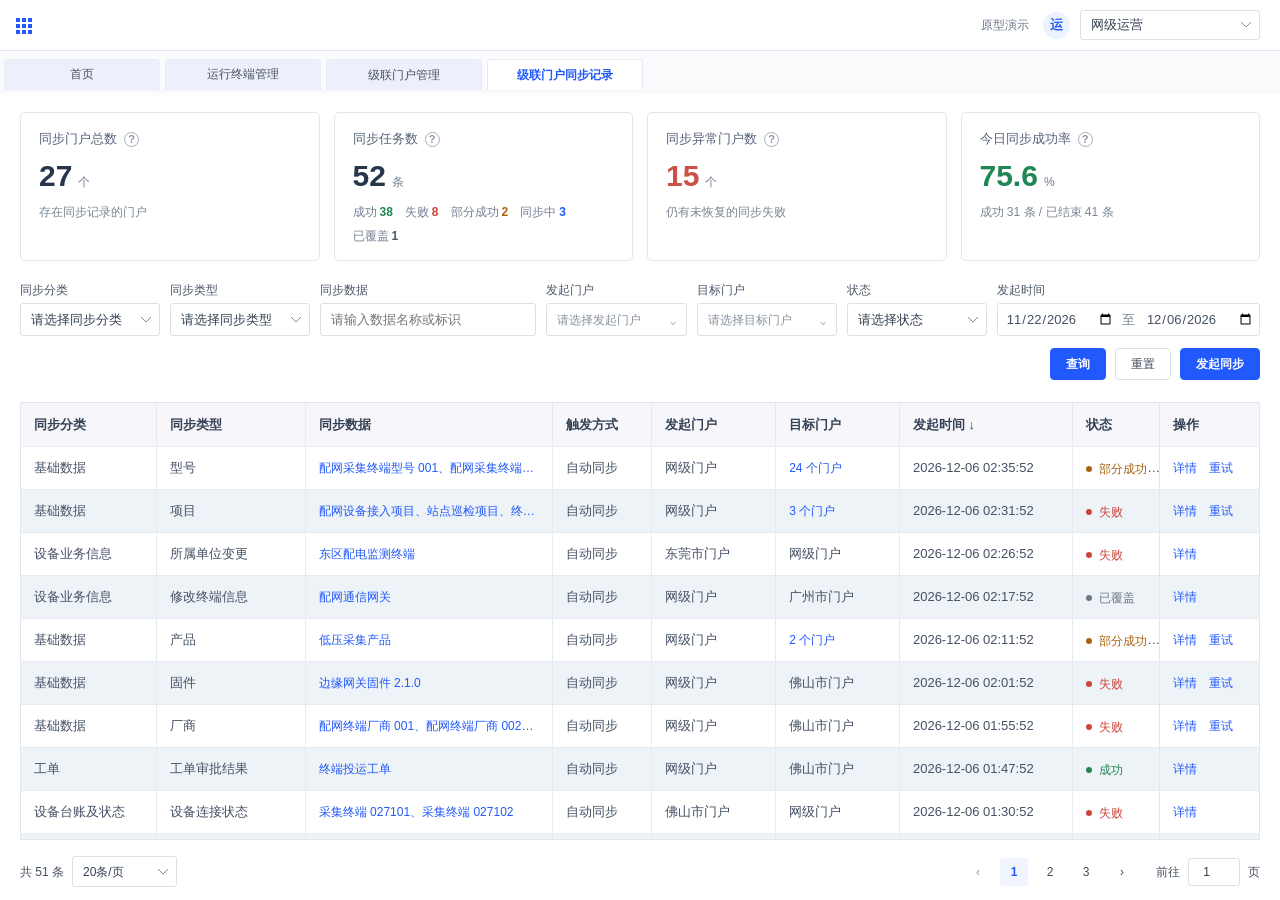
==== commit 1bb8e7d6: "更新级联门户同步原型：初始化详情、同步统计及门户多选" ====
--- a/prototype/cascade-sync-records/index.html
+++ b/prototype/cascade-sync-records/index.html
@@ -141,8 +141,6 @@
 #record-view tbody tr:hover td:last-child{background:#eaf0ff}
 .retry-links{max-height:none;overflow:visible;border:0}
 .retry-links .paged-table{max-height:min(310px,35dvh)}
-.init-history{margin-top:14px}
-.init-history summary{cursor:pointer;color:#455976;margin-bottom:8px}
 .row-actions{gap:12px}
 #detail-dialog{width:min(1160px,calc(100vw - 36px))}
 #manual-dialog,#init-dialog{width:min(960px,calc(100vw - 36px))}
@@ -166,11 +164,7 @@
 .retry-hop{font-weight:650}
 .chain-arrow{position:relative;height:1px;margin:4px 2px 0;background:currentColor}
 .chain-arrow::after{content:"";position:absolute;right:0;top:50%;width:5px;height:5px;border:solid currentColor;border-width:1px 1px 0 0;transform:translateY(-50%) rotate(45deg)}
-.manual-layout>section{min-width:0}
-.sidecar{border:1px solid var(--edge);border-radius:4px;background:#f8fafe;min-width:0;padding:12px 13px;align-self:start}
-.sidecar-head,.selection-bar{display:flex;align-items:center;justify-content:space-between;gap:9px;flex-wrap:wrap}
-.sidecar-head{margin:0 0 9px}
-.sidecar-head h3{margin:0;font-size:14px}
+.selection-bar{display:flex;align-items:center;justify-content:space-between;gap:9px;flex-wrap:wrap}
 .compact-note{color:#5c6a80;font-size:12px;margin:7px 0}
 .scope-tags{display:flex;flex-wrap:wrap;gap:4px 7px;margin:6px 0 4px}
 .scope-tags span{font-size:11px;white-space:nowrap;border-radius:3px;background:#edf2fc;padding:2px 6px;color:#4d6181}
@@ -190,14 +184,9 @@
 .steps{display:flex;list-style:none;margin:0 0 16px;padding:0;border-bottom:1px solid var(--edge);gap:14px}
 .steps li{padding:0 1px 8px;color:#657388;font-size:12px;border-bottom:2px solid transparent}
 .steps li[aria-current=step]{border-color:var(--blue);color:var(--blue);font-weight:650}
-.manual-layout{display:grid;grid-template-columns:minmax(0,1fr);gap:12px}
-.manual-layout.with-sidecar{grid-template-columns:minmax(0,1.7fr) minmax(240px,1fr)}
+.manual-data-list .subtable{min-width:640px}
 .manual-result{border:1px solid var(--edge);background:#f8faff;padding:15px;margin:4px 0 0}
 .manual-result h3{font-size:15px;margin:0 0 7px}
-.selected-groups{max-height:285px;overflow:auto}
-.selected-groups details{border-top:1px solid var(--edge);padding:8px 0}
-.selected-groups summary{cursor:pointer}
-.selected-groups .picked-row{display:flex;justify-content:space-between;align-items:flex-start;padding:5px 0;gap:7px}
 .target-search>input[type=search]{width:min(235px,100%)}
 .management-title{display:flex;justify-content:space-between;align-items:center;gap:12px;margin-bottom:14px}
 .management-title h1{font-size:17px;margin:0}
@@ -206,11 +195,83 @@
 #detail-feedback:empty{display:none}
 .note-line{margin:7px 0}
 .inline-empty{border:1px solid var(--edge);border-radius:3px;padding:18px;text-align:center;color:#647386}
-@media(max-width:880px){
-  .manual-layout.with-sidecar{grid-template-columns:minmax(0,1fr)}
-  .with-sidecar .sidecar{grid-row:1}
-}
 @media(max-width:700px){.management-title{align-items:stretch}.management-title h1{white-space:nowrap}}
+
+.portal-field{position:relative}.portal-cascader{min-width:0}
+.cascader-control{position:relative;min-height:33px;border:1px solid #dce0e7;border-radius:3px;background:#fff}
+.cascader-control:focus-within,.portal-cascader.is-open .cascader-control{border-color:var(--blue)}
+.cascader-trigger{position:absolute;inset:0;width:100%;padding:0 27px 0 10px;border:0;background:transparent;text-align:left;color:#344052;border-radius:3px}
+.cascader-placeholder{white-space:nowrap;font-size:12px;color:#87919d}
+.cascader-caret{position:absolute;right:9px;top:5px;color:#8a95a2;font-size:15px;transition:transform .15s}
+.portal-cascader.is-open .cascader-caret{transform:rotate(180deg)}
+.cascader-tags{position:relative;display:flex;align-items:center;gap:4px;min-height:31px;margin:0 27px 0 5px;pointer-events:none;overflow:hidden}
+.cascader-tag{display:inline-flex;align-items:center;gap:3px;min-width:0;max-width:calc(100% - 33px);height:24px;padding:0 5px;background:#f0f2f5;border:1px solid #e9edf2;border-radius:3px;color:#606875;font-size:12px}
+.cascader-tag:only-child{max-width:100%}.cascader-tag span{overflow:hidden;text-overflow:ellipsis;white-space:nowrap}
+.cascader-tag button,.cascader-more{pointer-events:auto;border:0;color:#89929d;background:transparent;padding:0 1px;font-size:12px;flex:none}
+.cascader-tag button:hover{color:var(--blue)}
+.cascader-more{height:24px;padding:0 5px;border:1px solid #e9edf2;border-radius:3px;background:#f0f2f5;color:#606875}
+.cascader-clear{position:absolute;right:7px;top:5px;width:20px;height:20px;padding:0;border:0;border-radius:50%;color:#89929d;background:#fff;font-size:16px}
+.cascader-control:has(.cascader-clear:not([hidden])) .cascader-caret{visibility:hidden}
+.cascader-popup{position:fixed;z-index:20;max-width:calc(100vw - 24px);border:1px solid #e1e5ec;border-radius:4px;background:#fff;box-shadow:0 3px 14px #17294b24;font-size:12px}
+.cascader-toolbar{display:flex;align-items:center;gap:9px;padding:9px;border-bottom:1px solid #edf0f4}
+.cascader-toolbar input{min-width:70px;width:100%;height:30px;border:1px solid #dce0e7;border-radius:3px;padding:0 8px;color:#344052}
+.cascader-toolbar .link{flex:none}.cascader-menus{display:flex;overflow-x:auto;max-width:100%}
+.cascader-column{flex:1 0 180px;min-width:180px;max-height:248px;overflow-y:auto;margin:0;padding:5px 0;list-style:none;border-right:1px solid #e4e7ed;overscroll-behavior:contain}
+.cascader-column:last-child{border-right:0}
+.cascader-node{display:flex;align-items:center;min-height:34px;padding:0 10px;gap:8px;white-space:nowrap}
+.cascader-node:hover,.cascader-node.is-expanded{background:#f5f7fa}
+.cascader-node.is-checked{color:var(--blue);font-weight:600}
+.cascader-node input{flex:none;width:14px;height:14px;margin:0;accent-color:var(--blue)}
+.cascader-node button{display:flex;align-items:center;justify-content:space-between;gap:14px;flex:1;min-width:0;min-height:32px;padding:0;border:0;background:none;text-align:left;color:inherit;font:inherit}
+.cascader-node label{display:flex;align-items:center;gap:8px;flex:1;min-width:0;cursor:pointer}
+.cascader-node button span,.cascader-node label span{overflow:hidden;text-overflow:ellipsis}
+.cascader-node .node-arrow{color:#9099a6;flex:none}
+.cascader-results{width:100%;max-height:248px;overflow-y:auto;list-style:none;margin:0;padding:5px 0}
+.cascader-results .cascader-node{white-space:normal}
+.cascader-footer{display:flex;justify-content:space-between;align-items:center;gap:12px;padding:7px 10px;border-top:1px solid #edf0f4;color:#7b8694;font-size:12px}
+.cascader-empty{padding:30px 14px;color:#87919d;text-align:center;width:100%}
+
+
+.sync-metrics{display:grid;grid-template-columns:repeat(4,minmax(0,1fr));gap:14px;margin:0 0 20px;flex:none}
+.sync-metric-card{position:relative;min-width:0;min-height:142px;padding:16px 18px 13px;border:1px solid var(--edge);border-radius:5px;background:#fff}
+.sync-metric-title{display:flex;align-items:center;gap:7px;color:#566277;font-size:13px;font-weight:500;margin:0 0 8px}
+.sync-metric-value{display:flex;align-items:baseline;gap:6px;margin:0 0 8px;color:#27364b;font-size:30px;font-weight:650;line-height:1.25;font-variant-numeric:tabular-nums}
+.sync-metric-unit{font-size:12px;font-weight:400;color:#758094}
+.sync-metric-card[data-metric=abnormal] .sync-metric-value{color:#cb5148}
+.sync-metric-card[data-metric=rate] .sync-metric-value{color:#208653}
+.sync-metric-caption{color:#7b8694;font-size:12px;line-height:1.8}
+.sync-metric-statuses{display:flex;flex-wrap:wrap;gap:2px 12px;color:#748093;font-size:12px;line-height:1.8}
+.sync-metric-statuses span{white-space:nowrap}
+.sync-metric-statuses b{font-weight:600;color:#4b596e;margin-left:3px}
+.sync-metric-statuses .success b{color:#208653}.sync-metric-statuses .fail b{color:#cc453b}
+.sync-metric-statuses .partial b{color:#a96211}.sync-metric-statuses .running b{color:#2159fc}
+.metric-help-button{display:inline-flex;align-items:center;justify-content:center;flex:none;width:15px;height:15px;border:1px solid #a6afbd;border-radius:50%;padding:0;background:#fff;color:#8c96a5;font-size:11px;font-weight:600;line-height:1}
+.metric-help:hover .metric-help-button,.metric-help:focus-within .metric-help-button{color:var(--blue);border-color:var(--blue)}
+.metric-tooltip{position:absolute;top:43px;left:15px;z-index:25;width:min(360px,calc(100vw - 50px));padding:12px 14px;border-radius:4px;background:#303846;color:#fff;box-shadow:0 4px 16px #15213a30;font-size:12px;line-height:1.8;font-weight:400;visibility:hidden;opacity:0;pointer-events:none;transition:opacity .12s}
+.metric-tooltip p{margin:0 0 6px}.metric-tooltip p:last-child{margin:0}
+.metric-tooltip .tooltip-formula{padding-top:6px;border-top:1px solid #ffffff29;color:#e1e9ff}
+.metric-help:hover .metric-tooltip,.metric-help:focus-within .metric-tooltip{visibility:visible;opacity:1;pointer-events:auto}
+.sync-metric-card:has(.metric-help:hover),.sync-metric-card:has(.metric-help:focus-within){z-index:26}
+.sync-metric-card:nth-child(n+3) .metric-tooltip{left:auto;right:15px}
+@media(max-width:1200px){.sync-metrics{gap:10px}.sync-metric-card{padding:13px 14px;min-height:148px}.sync-metric-statuses{gap:2px 8px}}
+@media(max-width:900px){.sync-metrics{grid-template-columns:repeat(2,minmax(0,1fr))}.sync-metric-card{min-height:136px}.sync-metric-card:nth-child(odd) .metric-tooltip{left:12px;right:auto}.sync-metric-card:nth-child(even) .metric-tooltip{left:auto;right:12px}}
+@media(max-width:480px){.sync-metrics{grid-template-columns:1fr}.sync-metric-card:nth-child(n) .metric-tooltip{left:12px;right:auto}}
+
+
+#init-dialog{width:min(1040px,calc(100vw - 36px))}
+#initialization-detail-dialog{width:min(1160px,calc(100vw - 36px))}
+.initialization-type-results .subtable{min-width:930px;table-layout:fixed}
+.initialization-type-results th:nth-child(1){width:110px}
+.initialization-type-results th:nth-child(2){width:110px}
+.initialization-type-results th:nth-child(3){width:280px}
+.initialization-type-results th:nth-child(4){width:65px}
+.initialization-type-results th:nth-child(5){width:85px}
+.initialization-type-results th:nth-child(6){width:180px}
+.initialization-type-results th:nth-child(7){width:80px}
+.initialization-preview .subtable{min-width:630px}
+.initialization-preview th:nth-child(1){width:20%}
+.initialization-preview th:nth-child(2){width:19%}
+
 </style>
 </head>
 <body>
@@ -227,12 +288,14 @@
   <span class="tab">首页</span><span class="tab">运行终端管理</span><button class="tab" type="button" id="tab-management" data-action="show-management">级联门户管理</button><button class="tab active" type="button" id="tab-records" data-action="show-records" aria-current="page">级联门户同步记录</button>
 </nav>
 <main id="record-view" aria-label="级联门户同步记录">
+  <section id="sync-metrics" class="sync-metrics" aria-label="同步统计指标"></section>
   <form id="filters" class="filters">
+    <input type="hidden" id="filter-recordId" value="">
     <div class="field"><label for="filter-category">同步分类</label><select class="select" id="filter-category"></select></div>
     <div class="field"><label for="filter-type">同步类型</label><select class="select" id="filter-type"></select></div>
     <div class="field data-field"><label for="filter-data">同步数据</label><input type="search" id="filter-data" placeholder="请输入数据名称或标识"></div>
-    <div class="field"><label for="filter-origin">发起门户</label><select class="select" id="filter-origin"></select></div>
-    <div class="field"><label for="filter-target">目标门户</label><select class="select" id="filter-target"></select></div>
+    <div class="field portal-field"><label id="cascader-origin-label" for="cascader-origin-trigger">发起门户</label><div class="portal-cascader" id="cascader-origin"><input type="hidden" id="filter-origin" value=""><div class="cascader-control"><button type="button" class="cascader-trigger" id="cascader-origin-trigger" data-action="portal-filter-toggle" data-key="origin" aria-labelledby="cascader-origin-label" aria-haspopup="dialog" aria-expanded="false" aria-controls="cascader-origin-popup"><span class="cascader-placeholder">请选择发起门户</span><span class="cascader-caret" aria-hidden="true">⌄</span></button><div class="cascader-tags" id="cascader-origin-tags"></div><button class="cascader-clear" type="button" data-action="portal-filter-clear" data-key="origin" aria-label="清空发起门户" hidden>×</button></div><div class="cascader-popup" id="cascader-origin-popup" role="dialog" aria-labelledby="cascader-origin-label" hidden></div></div></div>
+    <div class="field portal-field"><label id="cascader-target-label" for="cascader-target-trigger">目标门户</label><div class="portal-cascader" id="cascader-target"><input type="hidden" id="filter-target" value=""><div class="cascader-control"><button type="button" class="cascader-trigger" id="cascader-target-trigger" data-action="portal-filter-toggle" data-key="target" aria-labelledby="cascader-target-label" aria-haspopup="dialog" aria-expanded="false" aria-controls="cascader-target-popup"><span class="cascader-placeholder">请选择目标门户</span><span class="cascader-caret" aria-hidden="true">⌄</span></button><div class="cascader-tags" id="cascader-target-tags"></div><button class="cascader-clear" type="button" data-action="portal-filter-clear" data-key="target" aria-label="清空目标门户" hidden>×</button></div><div class="cascader-popup" id="cascader-target-popup" role="dialog" aria-labelledby="cascader-target-label" hidden></div></div></div>
     <div class="field"><label for="filter-status">状态</label><select class="select" id="filter-status"></select></div>
     <fieldset class="filter-date"><legend>发起时间</legend><div class="daterange"><input type="date" id="filter-start" aria-label="开始日期"><span>至</span><input type="date" id="filter-end" aria-label="结束日期"></div></fieldset>
     <div class="actions"><button type="submit" class="btn primary">查询</button><button type="button" class="btn" id="reset-filters">重置</button><button type="button" class="btn primary" id="go-manual" data-action="manual-start">发起同步</button></div>
@@ -285,6 +348,11 @@
   <div class="dialog-body" id="init-body"></div>
   <div class="dialog-foot"><button class="btn" type="button" data-action="init-close">取消</button><button class="btn primary" type="button" data-action="init-submit">确认初始化</button></div>
 </dialog>
+<dialog id="initialization-detail-dialog" aria-labelledby="initialization-detail-title">
+  <div class="dialog-header"><h2 id="initialization-detail-title">初始化同步详情</h2><button class="icon-close" type="button" data-action="initialization-detail-close" aria-label="关闭初始化同步详情">×</button></div>
+  <div class="dialog-body" id="initialization-detail-body"></div>
+  <div class="dialog-foot"><button class="btn" type="button" data-action="initialization-detail-close">关闭</button></div>
+</dialog>
 <ul id="portal-popover" class="portal-popover" aria-label="目标门户名称" hidden></ul>
 <div class="toast" id="toast" role="status" aria-live="polite"></div>
 <script>
@@ -312,34 +380,32 @@
   {id:"gz",label:"广州市运营",portal:"gz",scope:["gz"],retry:true}
 ];
 const CATALOG = {
-  "平台基础配置":["组织机构","级联门户信息","接入节点配置","资源空间"],
+  "平台基础配置":["组织机构","级联门户信息","接入节点配置","资源空间","菜单","数据字典","系统参数"],
   "基础数据":["品类","物模型","产品","项目","厂商","型号","告警类型","应用","算法","配置文件","固件","管理组件","整包"],
-  "设备操作":["新增准入终端","修改终端信息","删除准入终端","删除调试终端","所属单位变更","激活终端","启用终端","禁用终端","投运终端","停运终端","退运终端","挂接关系","软件版本更新","应用安装","指令下发","OTA 升级"],
-  "设备状态与关联数据":["终端状态","终端台账","子设备台账","设备上报数据回传"],
-  "视频编码":["视频编码同步"],"历史档案":["退运历史档案","历史终端档案"],
+  "设备业务信息":["新增准入终端","修改终端信息","删除准入终端","删除调试终端","所属单位变更","激活终端","启用终端","禁用终端","投运终端","停运终端","退运终端","挂接关系","软件版本更新","应用安装","指令下发","OTA 升级"],
+  "设备台账及状态":["设备台账","设备连接状态","历史终端档案"],
   "智能运维":["告警消息","告警处理结果","智能运维终端新增","智能运维终端状态变化","智能运维终端信息变更"],
-  "门户与接入节点状态":["门户状态变更","接入节点状态"],"工单":["工单审批结果"],
-  "文件":["级联文件同步"],"初始化同步":["初始化同步"]
+  "门户与接入节点状态":["门户连接状态","接入节点连接状态"],"工单":["工单审批结果"],
+  "文件":["级联文件同步"]
 };
 const TYPE_TO_CATEGORY = Object.fromEntries(Object.entries(CATALOG).flatMap(([category,types])=>types.map(type=>[type,category])));
 const MANUAL_CATALOG = {
-  "平台基础配置":CATALOG["平台基础配置"],
+  "平台基础配置":["组织机构","级联门户信息","接入节点配置","资源空间"],
   "基础数据":CATALOG["基础数据"],
-  "设备状态与关联数据":["终端台账","子设备台账"]
+  "设备台账及状态":["设备台账"]
 };
 const INIT_GROUPS = [
   {name:"平台配置",types:["组织机构","级联门户信息","接入节点配置","资源空间","菜单","数据字典","系统参数"]},
   {name:"基础数据",types:["品类","物模型","产品","项目","厂商","型号","告警类型"]},
   {name:"软件及文件",types:["应用","算法","配置文件","固件","管理组件","整包"]},
-  {name:"当前设备台账",types:["终端台账","子设备台账"]},
-  {name:"视频编码",types:["视频编码同步"]},
-  {name:"历史档案",types:["历史终端档案"]}
+  {name:"设备台账及状态",types:["设备台账","历史终端档案"]}
 ];
 const STATUS = {success:"成功",fail:"失败",partial:"部分成功",running:"同步中",covered:"已覆盖"};
 const COVERED = "已被后续同类型变更覆盖，不需再处理";
 const $ = id=>document.getElementById(id);
 const detail = $("detail-dialog"), segmentDialog = $("segment-dialog"), retryDialog = $("retry-dialog");
 const manualDialog = $("manual-dialog"), initDialog = $("init-dialog"), portalPopover = $("portal-popover");
+const initializationDetailDialog=$("initialization-detail-dialog");
 const objectPageSize = 10;
 const escapeHtml = value=>String(value??"—").replace(/[&<>"']/g,char=>({"&":"&amp;","<":"&lt;",">":"&gt;",'"':"&quot;","'":"&#39;"}[char]));
 const pad = n=>String(n).padStart(2,"0");
@@ -372,8 +438,7 @@
 function defaultAction(type){
   if(type.startsWith("删除"))return "删除";
   if(type.startsWith("新增")||type.includes("档案")||type.endsWith("新增"))return "新增";
-  if(type==="终端状态"||type==="门户状态变更"||type==="接入节点状态")return "状态变更";
-  if(type==="设备上报数据回传")return "回传";
+  if(type==="设备连接状态"||type==="门户连接状态"||type==="接入节点连接状态")return "状态变更";
   return "修改";
 }
 function seed(type,origin,minutes,definitions,config={}){
@@ -382,7 +447,7 @@
     id:"CL"+String(seeds.length+1).padStart(5,"0"),category:TYPE_TO_CATEGORY[type],type,origin,at,
     edges:new Map(),routes:[],scope:config.scope??[origin],business:config.business,
     trigger:config.trigger??"自动同步",operator:config.operator,queryId:config.queryId,
-    init:type==="初始化同步",feedback:""
+    init:Boolean(config.initializationId),initializationId:config.initializationId,initializationPhase:config.initializationPhase,feedback:""
   };
   task.routes=definitions.map(definition=>{
     const {path,objects,states,failures}=definition;
@@ -403,44 +468,47 @@
           action:item.action??(task.trigger==="手动同步"?"补同步":defaultAction(type)),
           lastReason:failure,failureTime:failure?changed:null,
           due:status==="running"?Date.now()+(config.delay??1800):null,
-          failOnce:definition.failApplication&&index===path.length-2&&item.name==="应用"
+          failOnce:definition.failApplication&&index===path.length-2&&i===0
         });
         if(changed)edge.updated=Math.max(edge.updated??0,changed);
       });
       return {edge,keys};
     });
-    return {target:path.at(-1),legs,terminal:legs.at(-1),targetVisible:true};
+    return {target:path.at(-1),legs,terminal:legs.at(-1),targetVisible:true,initializing:task.init};
   });
   seeds.push(task);
   return task;
 }
-function initializationObjects(target){
+function initializationTypes(target){
   return INIT_GROUPS.flatMap((group,phase)=>group.types.map((type,index)=>{
     let description=group.name;
     if(["菜单","数据字典","系统参数"].includes(type))description="定制前的全网通用数据";
     if(type==="应用")description="巡检应用 v1.8.4 版本信息及应用包 app-inspect-1.8.4.zip";
     if(phase===2&&type!=="应用")description="正式版本信息及同版本文件";
-    if(phase===3)description="按 "+portal(target)+" 管辖范围补齐";
-    if(phase===5)description="按档案所属单位匹配 "+portal(target);
+    if(type==="设备台账")description="按 "+portal(target)+" 管辖范围同步终端及子设备台账";
+    if(type==="历史终端档案")description="按档案所属单位匹配 "+portal(target);
     return object("INIT-"+(phase+1)+"-"+(index+1),type,{description,phase,amount:
-      type==="应用"?8:phase===3?147+index*15:phase===5?38:phase*6+index*3+12});
+      type==="应用"?8:type==="设备台账"?309:type==="历史终端档案"?38:phase*6+index*3+12});
   }));
 }
 function createInitialization(origin,target,existing=false){
-  const objects=initializationObjects(target), path=pathBetween(origin,target);
-  const states=path.slice(1).map(()=>objects.map(()=> "pending"));
-  let reasons={};
-  if(existing){
-    const appIndex=objects.findIndex(item=>item.name==="应用");
-    states.forEach((state,index)=>objects.forEach((item,i)=>{
-      state[i]=item.phase<=2?"success":"pending";
-      if(index===states.length-1&&i===appIndex)state[i]="fail";
-    }));
-    reasons[states.length-1]={[appIndex]:"应用包完整性校验失败，版本未生效"};
-  }
-  const setup=route(path,objects,states,reasons);
-  setup.failApplication=!existing;
-  return seed("初始化同步",origin,existing?116:0,[setup],{scope:[target],trigger:"初始化同步"});
+  const path=pathBetween(origin,target),initializationId="INIT-"+target+"-"+seeds.length;
+  const known={型号:models,厂商:vendors,项目:projects};
+  return initializationTypes(target).map(type=>{
+    const records=known[type.name]??Array.from({length:type.amount},(_,index)=>
+      object(type.id+"-"+String(index+1).padStart(3,"0"),
+        (type.name==="设备台账"?(index<147?"采集终端":"网关采集子设备"):type.name)+" "+String(index+1).padStart(3,"0")));
+    const objects=records.map(item=>({...item,dataType:type.name,description:type.description,version:item.version??"v1"}));
+    const states=path.slice(1).map((_,leg)=>objects.map((item,index)=>
+      existing&&type.name==="应用"&&leg===path.length-2&&index===0?"fail":
+      existing&&type.phase<=2?"success":"pending"));
+    const reasons=existing&&type.name==="应用"?{[path.length-2]:{0:"应用包完整性校验失败，版本未生效"}}:{};
+    const setup=route(path,objects,states,reasons);
+    setup.failApplication=!existing&&type.name==="应用";
+    return seed(type.name,origin,existing?116:0,[setup],{
+      scope:[target],trigger:"初始化同步",initializationId,initializationPhase:type.phase
+    });
+  });
 }
 const models=Array.from({length:100},(_,i)=>object("MDL-"+String(i+1).padStart(4,"0"),"配网采集终端型号 "+String(i+1).padStart(3,"0")));
 const failureMap={0:{98:"型号资料写入超时",99:"目标门户暂时无法写入"}};
@@ -470,24 +538,23 @@
 const vendors=Array.from({length:100},(_,i)=>object("VDR-"+String(i+1).padStart(4,"0"),"配网终端厂商 "+String(i+1).padStart(3,"0")));
 seed("厂商","net",44,[route(["net","gd","fs"],vendors,["fail","pending"])],{scope:["fs"]});
 seed("工单审批结果","net",52,[route(["net","gd","fs"],[object("WO-20261112-008","终端投运工单")],["success","success"])],{scope:["fs"]});
-seed("终端状态","fs",69,[route(["fs","gd","net"],[object("TERM-027101","采集终端 027101"),object("TERM-027102","采集终端 027102")],["success","fail"],{1:{0:"确认回执超时",1:"确认回执超时"}})],{scope:["fs"],business:"佛山已完成下线，离线状态逐级上报"});
+seed("设备连接状态","fs",69,[route(["fs","gd","net"],[object("TERM-027101","采集终端 027101"),object("TERM-027102","采集终端 027102")],["success","fail"],{1:{0:"确认回执超时",1:"确认回执超时"}})],{scope:["fs"],business:"佛山已完成下线，离线状态逐级上报"});
 seed("修改终端信息","gd",83,[
   route(["gd","net"],[object("TERM-036201","东区配电监测终端")],["fail"]),
   route(["gd","fs"],[object("TERM-036202","西区配电监测终端")],["fail"])
 ],{scope:["fs","dg"],business:"修改成功"});
 seed("级联文件同步","net",97,[route(["net","ehv"],[object("FILE-0062","终端型号安装附件.pdf")],["running"])],{scope:["ehv"]});
 seed("投运终端","gz",120,[route(["gz","net"],[object("TERM-012605","广域通信终端")],["success"])],{scope:["gz"],business:"投运成功"});
-seed("退运历史档案","fs",150,[route(["fs","gd","net"],[object("ARCH-00582","东区采集终端退运档案")],["success","success"])],{scope:["fs"]});
-seed("门户状态变更","gd",182,[route(["gd","net"],[object("PORTAL-GD","广东省门户")],["success"])],{scope:["gd"]});
-seed("视频编码同步","net",226,[route(["net","sz"],[object("VIDEO-03210","城区视频终端编码")],["success"])],{scope:["sz"]});
-seed("接入节点状态","gd",268,[route(["gd","net"],[object("NODE-GD-04","广东接入节点 04")],["success"])],{scope:["gd"]});
+seed("历史终端档案","fs",150,[route(["fs","gd","net"],[object("ARCH-00582","东区采集终端退运档案")],["success","success"])],{scope:["fs"]});
+seed("门户连接状态","gd",182,[route(["gd","net"],[object("PORTAL-GD","广东省门户")],["success"])],{scope:["gd"]});
+seed("接入节点连接状态","gd",268,[route(["gd","net"],[object("NODE-GD-04","广东接入节点 04")],["success"])],{scope:["gd"]});
 seed("资源空间","net",295,[route(["net","gx"],[object("SPACE-005","计量数据资源空间")],["success"])],{scope:["gx"]});
 seed("应用安装","net",345,[route(["net","gd","fs"],[object("APP-008","终端巡检应用")],["success","success"])],{scope:["fs"],business:"安装完成"});
 seed("指令下发","net",380,[route(["net","ehv"],[object("CMD-0012","读取运行参数")],["success"])],{scope:["ehv"],business:"下发成功"});
 seed("软件版本更新","gd",475,[route(["gd","net"],[object("TERM-029207","边缘网关 · 版本 2.1.0")],["success"])],{scope:["gd"],business:"版本已更新"});
 seed("告警处理结果","fs",600,[route(["fs","gd","net"],[object("ALARM-0112","终端通信异常告警")],["success","success"])],{scope:["fs"]});
 seed("组织机构","net",850,[route(["net","gx"],[object("ORG-GX-001","广西电网所属单位")],["success"]),route(["net","yn"],[object("ORG-YN-001","云南电网所属单位")],["success"])],{scope:["gx","yn"]});
-seed("子设备台账","gd",1440,[route(["gd","net"],[object("SUB-0068","采集网关子设备")],["success"])],{scope:["gd"]});
+seed("设备台账","gd",1440,[route(["gd","net"],[object("SUB-0068","采集网关子设备")],["success"])],{scope:["gd"]});
 seed("激活终端","gz",1600,[route(["gz","net"],[object("TERM-0051","图像监控终端")],["success"])],{scope:["gz"],business:"激活成功"});
 seed("告警类型","net",2180,[route(["net","gx"],[object("ATYPE-22","终端连接异常")],["success"]),route(["net","gd","fs"],[object("ATYPE-22","终端连接异常")],["success","success"])],{scope:["gx","fs"]});
 seed("挂接关系","fs",2860,[route(["fs","gd","net"],[object("TERM-10312","采集终端监测对象关系")],["success","success"])],{scope:["fs"],business:"挂接成功"});
@@ -500,12 +567,6 @@
   route(["net","gz"],directProducts,["success"]),
   route(["net","sz"],directProducts,["fail"],{0:{0:"产品写入超时"}})
 ],{scope:["gz","sz"]});
-const reportAttributes=[
-  object("serviceTopo / tgTopoAppStatus","tgTopoAppStatus",{description:"拓扑识别APP状态",device:"TERM-027101",dataType:"属性上报",batch:"第 1 批"}),
-  object("serviceTopo / tgTopoVersion","tgTopoVersion",{description:"拓扑数据版本",device:"TERM-027101",dataType:"属性上报",batch:"第 1 批"}),
-  object("serviceMeter / meterState","meterState",{description:"计量单元工作状态",device:"TERM-027101",dataType:"属性上报",batch:"第 2 批"})
-];
-seed("设备上报数据回传","fs",16,[route(["fs","gd","net"],reportAttributes,["success",["fail","fail","success"]],{1:{0:"查询结果批次接收超时",1:"查询结果批次接收超时"}})],{scope:["fs"],queryId:"QR-20261116-028"});
 seed("退运终端","fs",109,[route(["fs","gd","net"],[object("TERM-00186","佛山配网采集终端")],["success","fail"])],{scope:["fs"],business:"地市及分省审批通过，佛山已完成退运"});
 seed("删除调试终端","fs",140,[route(["fs","gd","net"],[object("TERM-021204","东区调试终端")],["success","success"])],{scope:["fs"],business:"佛山校验无关联数据，已删除"});
 seed("删除准入终端","gd",159,[route(["gd","net"],[object("TERM-018206","北区准入终端")],["success"])],{scope:["gd"],trigger:"后台补发"});
@@ -514,8 +575,10 @@
 
 let role=ROLES[0], currentPage=1, pageSize=20, criteria;
 let detailId=null, detailState=null, segmentSelection=null, retrySelection=null;
-let manual=null, initTarget=null, managementPage=1, portalAnchor=null, toastTimer;
+let manual=null, initTarget=null, initializationDetail=null, managementPage=1, portalAnchor=null, toastTimer;
 const PORTAL_PAGE_SIZE=8;
+const portalFilters=Object.fromEntries(["origin","target"].map(key=>[key,{selected:new Set(),available:new Set(),expanded:[],query:"",onlySelected:false}]));
+let openPortalFilter=null, syncMetricDate=null;
 function permitted(id){return role.scope===null||role.scope.includes(id)}
 function view(task){
   if(task.origin===role.portal)return task.scope.every(permitted)?task.routes:[];
@@ -549,13 +612,14 @@
   const items=routeItems(route,key);
   if(items.some(item=>item.status==="fail"))return "fail";
   if(items.some(item=>item.status==="running"))return "running";
-  return route.targetVisible?summarize(legItems(route.terminal,key)):null;
+  const state=route.targetVisible?summarize(legItems(route.terminal,key)):null;
+  return state==="pending"&&route.initializing?"running":state;
 }
 function taskState(routes,key){
   const states=routes.map(route=>routeState(route,key));
   const items=routes.flatMap(route=>routeItems(route,key));
   if(states.length===1&&states[0]==="fail")return "fail";
-  if(items.some(item=>item.status==="running"))return "running";
+  if(states.includes("running")||items.some(item=>item.status==="running"))return "running";
   if(states.includes("fail")){
     return states.includes("success")?"partial":"fail";
   }
@@ -608,7 +672,7 @@
 function defaults(){
   const now=new Date(), start=new Date(now);
   start.setDate(start.getDate()-14);
-  return {category:"",type:"",origin:"",target:"",status:"",start:day(start),end:day(now),data:""};
+  return {category:"",type:"",origin:[],target:[],status:"",start:day(start),end:day(now),data:"",recordId:""};
 }
 function updateTypes(category,keep){
   const types=category?(CATALOG[category]??[]):Object.values(CATALOG).flat();
@@ -618,27 +682,138 @@
 function setFilters(value){
   $("filter-category").value=value.category;
   updateTypes(value.category,value.type);
-  for(const key of ["origin","target","status","start","end","data"])$("filter-"+key).value=value[key];
+  for(const key of ["status","start","end","data","recordId"])$("filter-"+key).value=value[key];
+  for(const key of ["origin","target"])setPortalFilter(key,value[key]);
+  closePortalFilters();
 }
 function filters(){
-  return Object.fromEntries(Object.keys(criteria).map(key=>[key,$("filter-"+key).value]));
-}
+  return Object.fromEntries(Object.keys(criteria).map(key=>[key,
+    key==="origin"||key==="target"?[...portalFilters[key].selected]:$("filter-"+key).value]));
+}
+
+function portalIds(value){
+  return Array.isArray(value)?value:typeof value==="string"&&value?[value]:[];
+}
+function portalTreeIds(key){
+  return new Set([...portalFilters[key].available].flatMap(ancestors));
+}
+function portalFilterChildren(key,parent){
+  const tree=portalTreeIds(key);
+  return PLATFORM.filter(([id,,ancestor])=>ancestor===parent&&tree.has(id)).map(([id])=>id);
+}
+function setPortalFilter(key,value){
+  const state=portalFilters[key];
+  state.selected=new Set(portalIds(value).filter(id=>state.available.has(id)));
+  const ids=[...state.selected],title=key==="origin"?"发起门户":"目标门户";
+  $("filter-"+key).value=ids.join(",");
+  $("cascader-"+key+"-tags").innerHTML=ids.length?
+    `<span class="cascader-tag" title="${escapeHtml(ancestors(ids[0]).map(portal).join(" / "))}"><span>${escapeHtml(portal(ids[0]))}</span><button type="button" data-action="portal-filter-remove" data-key="${key}" data-target="${ids[0]}" aria-label="移除${escapeHtml(portal(ids[0]))}">×</button></span>${ids.length>1?`<button type="button" class="cascader-more" data-action="portal-filter-selected" data-key="${key}" title="查看全部已选门户">+${ids.length-1}</button>`:""}`:"";
+  const trigger=$("cascader-"+key+"-trigger");
+  trigger.innerHTML=`${ids.length?"":`<span class="cascader-placeholder">请选择${title}</span>`}<span class="cascader-caret" aria-hidden="true">⌄</span>`;
+  trigger.setAttribute("aria-label",title+(ids.length?"，已选 "+ids.length+" 个门户":"，请选择"));
+  $("cascader-"+key).querySelector(".cascader-clear").hidden=!ids.length;
+  if(openPortalFilter===key)drawPortalPopup(key);
+}
+function closePortalFilters(restoreFocus=false){
+  if(!openPortalFilter)return;
+  const key=openPortalFilter;
+  $("cascader-"+key+"-popup").hidden=true;
+  $("cascader-"+key).classList.toggle("is-open",false);
+  $("cascader-"+key+"-trigger").setAttribute("aria-expanded","false");
+  openPortalFilter=null;
+  if(restoreFocus)$("cascader-"+key+"-trigger").focus();
+}
+function positionPortalPopup(key){
+  const bounds=$("cascader-"+key).getBoundingClientRect(),popup=$("cascader-"+key+"-popup");
+  const width=popup.offsetWidth,height=popup.offsetHeight;
+  popup.style.left=Math.max(12,Math.min(bounds.left,window.innerWidth-width-12))+"px";
+  popup.style.top=(bounds.bottom+height+8>window.innerHeight&&bounds.top>height+8?
+    bounds.top-height-6:Math.min(bounds.bottom+6,Math.max(8,window.innerHeight-height-8)))+"px";
+}
+function togglePortalFilter(key){
+  const wasOpen=openPortalFilter===key;
+  closePortalFilters();
+  if(wasOpen)return;
+  const state=portalFilters[key];
+  state.query="";
+  state.onlySelected=false;
+  state.expanded=state.selected.size?ancestors([...state.selected][0]).slice(0,-1):["net"];
+  openPortalFilter=key;
+  $("cascader-"+key).classList.toggle("is-open",true);
+  $("cascader-"+key+"-trigger").setAttribute("aria-expanded","true");
+  $("cascader-"+key+"-popup").hidden=false;
+  drawPortalPopup(key);
+}
+function drawPortalPopup(key){
+  const state=portalFilters[key];
+  const focus=document.activeElement;
+  const searched=focus?.dataset?.cascaderSearch===key;
+  $("cascader-"+key+"-popup").innerHTML=`<div class="cascader-toolbar"><input type="search" id="cascader-${key}-search" data-cascader-search="${key}" value="${escapeHtml(state.query)}" placeholder="搜索门户名称" aria-label="搜索${key==="origin"?"发起":"目标"}门户"><button type="button" class="link" data-action="portal-filter-selected" data-key="${key}" aria-pressed="${state.onlySelected}">${state.onlySelected?"全部门户":"仅看已选"}</button><button type="button" class="link" data-action="portal-filter-close" data-key="${key}">完成</button></div><div id="cascader-${key}-options"></div><div class="cascader-footer"><span>已选 ${state.selected.size} 个门户</span><span>各级门户独立选择</span></div>`;
+  drawPortalOptions(key);
+  if(searched)$("cascader-"+key+"-search").focus();
+}
+function drawPortalOptions(key){
+  const state=portalFilters[key],query=normalize(state.query),container=$("cascader-"+key+"-options");
+  const scrolls=new Map([...container.querySelectorAll("[data-column]")].map(node=>[node.dataset.column,node.scrollTop]));
+  const nodeMarkup=(id,search=false)=>{
+    const selectable=state.available.has(id),checked=state.selected.has(id),children=portalFilterChildren(key,id);
+    const title=search?ancestors(id).map(portal).join(" / "):portal(id);
+    const checkbox=`<input type="checkbox" data-cascader-pick="${key}" data-portal-id="${id}" aria-label="${escapeHtml(title)}" ${checked?"checked":""} ${selectable?"":"disabled"}>`;
+    return `<li class="cascader-node${checked?" is-checked":""}${state.expanded.includes(id)?" is-expanded":""}">${!search&&children.length?`${checkbox}<button type="button" data-action="portal-filter-expand" data-key="${key}" data-target="${id}" aria-label="展开${escapeHtml(portal(id))}" aria-expanded="${state.expanded.includes(id)}"><span>${escapeHtml(title)}</span><span class="node-arrow" aria-hidden="true">›</span></button>`:`<label>${checkbox}<span>${escapeHtml(title)}</span></label>`}</li>`;
+  };
+  if(query||state.onlySelected){
+    const matches=PLATFORM.map(([id])=>id).filter(id=>state.available.has(id)&&(!state.onlySelected||state.selected.has(id))&&
+      (!query||normalize(ancestors(id).map(portal).join(" / ")).includes(query)));
+    container.innerHTML=matches.length?`<ul class="cascader-results" aria-label="门户查询结果">${matches.map(id=>nodeMarkup(id,true)).join("")}</ul>`:
+      `<div class="cascader-empty">${state.onlySelected&&!state.selected.size?"尚未选择门户":"未找到匹配的门户"}</div>`;
+  }else{
+    const parents=[null,...state.expanded.filter(id=>portalFilterChildren(key,id).length)];
+    container.innerHTML=`<div class="cascader-menus">${parents.map(parent=>`<ul class="cascader-column" data-column="${parent??"root"}" aria-label="${parent?escapeHtml(portal(parent))+"的下级门户":"门户层级"}">${portalFilterChildren(key,parent).map(id=>nodeMarkup(id)).join("")}</ul>`).join("")}</div>`;
+  }
+  for(const column of container.querySelectorAll("[data-column]"))column.scrollTop=scrolls.get(column.dataset.column)??0;
+  const columns=query||state.onlySelected?2:1+state.expanded.filter(id=>portalFilterChildren(key,id).length).length;
+  $("cascader-"+key+"-popup").style.width=Math.min(Math.max(360,columns*180+2),window.innerWidth-24)+"px";
+  positionPortalPopup(key);
+}
+function expandPortalFilter(key,id){
+  if(!portalTreeIds(key).has(id))return;
+  portalFilters[key].expanded=ancestors(id);
+  portalFilters[key].query="";
+  portalFilters[key].onlySelected=false;
+  drawPortalPopup(key);
+}
+function togglePortalSelection(key,id,checked){
+  const state=portalFilters[key];
+  if(!state.available.has(id))return;
+  if(checked)state.selected.add(id);
+  else state.selected.delete(id);
+  setPortalFilter(key,[...state.selected]);
+  if(openPortalFilter===key){
+    const node=$("cascader-"+key+"-options").querySelector('input[data-portal-id="'+id+'"]');
+    node?.focus();
+  }
+}
+function clearPortalFilter(key){
+  setPortalFilter(key,[]);
+}
+
 function refreshPortals(){
   const visible=seeds.map(task=>[task,view(task)]).filter(([,routes])=>routes.length);
-  const ids=items=>[...new Set(items)].map(id=>[id,portal(id)]);
-  const origin=$("filter-origin").value,target=$("filter-target").value;
-  options($("filter-origin"),ids(visible.map(([task])=>task.origin)),"请选择发起门户");
-  options($("filter-target"),ids(visible.flatMap(([,routes])=>routes.map(route=>route.target))),"请选择目标门户");
-  if([...$("filter-origin").options].some(o=>o.value===origin))$("filter-origin").value=origin;
-  if([...$("filter-target").options].some(o=>o.value===target))$("filter-target").value=target;
+  const origins=new Set([...PLATFORM.filter(([id])=>permitted(id)).map(([id])=>id),...visible.map(([task])=>task.origin)]);
+  const targets=new Set([...PLATFORM.filter(([id])=>permitted(id)).map(([id])=>id),...visible.flatMap(([,routes])=>routes.filter(route=>route.targetVisible).map(route=>route.target))]);
+  for(const [key,available]of [["origin",origins],["target",targets]]){
+    portalFilters[key].available=available;
+    setPortalFilter(key,[...portalFilters[key].selected]);
+  }
 }
 function filtered(){
   const f=criteria;
   return seeds.flatMap(task=>{
+    if(f.recordId&&task.id!==f.recordId)return [];
     const routes=view(task),date=day(task.at);
-    if(!routes.length||(f.category&&task.category!==f.category)||(f.type&&task.type!==f.type)||(f.origin&&task.origin!==f.origin)||
-       (f.target&&!routes.some(route=>route.target===f.target))||(f.start&&date<f.start)||(f.end&&date>f.end))return [];
-    if(normalize(f.data)&&(task.init||!taskItems(routes).some(item=>matchesItem(item,f.data))))return [];
+    if(!routes.length||(f.category&&task.category!==f.category)||(f.type&&task.type!==f.type)||(portalIds(f.origin).length&&!portalIds(f.origin).includes(task.origin))||
+       (portalIds(f.target).length&&!routes.some(route=>route.targetVisible&&portalIds(f.target).includes(route.target)))||(f.start&&date<f.start)||(f.end&&date>f.end))return [];
+    if(normalize(f.data)&&!taskItems(routes).some(item=>matchesItem(item,f.data)))return [];
     const state=taskState(routes);
     return !f.status||f.status===state?[{task,routes,state}]:[];
   }).sort((a,b)=>b.task.at-a.task.at);
@@ -700,7 +875,74 @@
   }
   container.scrollTop=scroll;
 }
+
+function metricDay(value){
+  const parts=new Intl.DateTimeFormat("en-CA",{timeZone:"Asia/Shanghai",year:"numeric",month:"2-digit",day:"2-digit"}).formatToParts(new Date(value));
+  const part=type=>parts.find(item=>item.type===type).value;
+  return part("year")+"-"+part("month")+"-"+part("day");
+}
+function syncMetrics(now=Date.now()){
+  const records=seeds.flatMap(task=>{
+    const routes=view(task);
+    return routes.length?[{task,routes,state:taskState(routes)}]:[];
+  });
+  const portals=new Set(),abnormal=new Set(),lower=new Set(lowerTargets(role.portal));
+  const states={success:0,fail:0,partial:0,running:0,covered:0,unavailable:0};
+  const today={success:0,fail:0,partial:0};
+  const date=metricDay(now);
+  for(const {task,routes,state}of records){
+    const normalized=state==="pending"?"running":Object.hasOwn(states,state)?state:"unavailable";
+    states[normalized]++;
+    if(metricDay(task.at)===date&&Object.hasOwn(today,state))today[state]++;
+    for(const route of routes){
+      for(const {edge}of route.legs){
+        for(const id of [edge.from,edge.to])if(permitted(id))portals.add(id);
+      }
+      const hasFailure=routeItems(route).some(item=>item.status==="fail"||(item.status==="running"&&item.failureTime));
+      if(!hasFailure)continue;
+      const downward=ancestors(route.target).includes(task.origin);
+      const id=downward?route.target:task.origin;
+      if(lower.has(id))abnormal.add(id);
+    }
+  }
+  const completed=today.success+today.fail+today.partial;
+  return {
+    portals:portals.size,tasks:records.length,abnormal:abnormal.size,states,today,completed,
+    rate:completed?100*today.success/completed:null
+  };
+}
+function metricCard(key,title,value,unit,caption,explanation,formula){
+  const helpId="metric-help-"+key,tooltipId="metric-tooltip-"+key;
+  return `<article class="sync-metric-card" data-metric="${key}"><h2 class="sync-metric-title">${title}<span class="metric-help"><button type="button" class="metric-help-button" id="${helpId}" aria-label="查看${title}的说明及计算公式" aria-describedby="${tooltipId}">?</button><span class="metric-tooltip" id="${tooltipId}" role="tooltip"><p>${explanation}</p><p class="tooltip-formula">计算公式：${formula}</p></span></span></h2><div class="sync-metric-value" data-metric-value="${key}">${value}${unit?`<span class="sync-metric-unit">${unit}</span>`:""}</div>${caption}</article>`;
+}
+function drawSyncMetrics(){
+  const container=$("sync-metrics");
+  if(!container)return;
+  const data=syncMetrics();
+  syncMetricDate=metricDay(Date.now());
+  const statuses=[["success","成功"],["fail","失败"],["partial","部分成功"],["running","同步中"],["covered","已覆盖"]];
+  if(data.states.unavailable)statuses.push(["unavailable","结果不可见"]);
+  const breakdown=`<div class="sync-metric-statuses" aria-label="按同步结果统计任务数量">${statuses.map(([key,title])=>`<span class="${key}">${title}<b data-task-count="${key}">${data.states[key]}</b></span>`).join("")}</div>`;
+  const html=[
+    metricCard("portals","同步门户总数",data.portals,"个",'<div class="sync-metric-caption">存在同步记录的门户</div>',
+      "统计用户权限内存在同步记录的门户数量，同一门户只统计一次。",
+      "权限内有同步记录的门户数（去重）。"),
+    metricCard("tasks","同步任务数",data.tasks,"条",breakdown,
+      "统计用户权限内的同步记录总数，每条记录计为一个任务，重试不重复计数。",
+      "成功数 + 失败数 + 部分成功数 + 同步中数 + 已覆盖数"+(data.states.unavailable?" + 结果不可见数。":"。")),
+    metricCard("abnormal","同步异常门户数",data.abnormal,"个",'<div class="sync-metric-caption">仍有未恢复的同步失败</div>',
+      "统计当前各同步记录中，同步失败且尚未恢复的门户数量，同一门户只统计一次。",
+      "未恢复的失败门户数量（去重）。"),
+    metricCard("rate","今日同步成功率",data.rate===null?"—":data.rate.toFixed(1),data.rate===null?"":"%",
+      `<div class="sync-metric-caption">成功 ${data.today.success} 条 / 已结束 ${data.completed} 条</div>`,
+      "统计今日发起且已结束的任务中，同步成功的任务占比。无已结束任务时显示“—”。",
+      "成功数 ÷（成功数 + 失败数 + 部分成功数）× 100%。")
+  ].join("");
+  replaceContent(container,html);
+}
+
 function drawTable(){
+  drawSyncMetrics();
   closePortals();
   const list=filtered(), totalPages=Math.max(1,Math.ceil(list.length/pageSize));
   currentPage=Math.min(currentPage,totalPages);
@@ -709,7 +951,7 @@
     const targets=routes.map(route=>portal(route.target));
     const target=targets.length===1?escapeHtml(targets[0]):button(targets.length+" 个门户","show-portals",task,null,
       `aria-label="查看 ${targets.length} 个目标门户名称" aria-expanded="false" aria-controls="portal-popover"`);
-    const names=task.init?"":taskItems(routes).filter(item=>matchesItem(item,criteria.data))
+    const names=taskItems(routes).filter(item=>matchesItem(item,criteria.data))
       .map(item=>item.name||item.id).join("、");
     const data=names?button(escapeHtml(names),"sync-data",task,null,`title="${escapeHtml(names)}"`):"—";
     return `<tr data-task="${task.id}">
@@ -763,8 +1005,8 @@
       <button class="btn" type="button" data-action="${action}" data-step="1" ${state[key]===pages?"disabled":""}>下一页</button>
     </div></nav>`;
 }
-function tabs(items,action,active){
-  return `<nav class="detail-tabs" aria-label="详情分类">${items.map(([key,title])=>
+function tabs(items,action,active,title="详情分类"){
+  return `<nav class="detail-tabs" aria-label="${title}">${items.map(([key,title])=>
     `<button type="button" data-action="${action}" data-tab="${key}" aria-pressed="${key===active}">${title}</button>`).join("")}</nav>`;
 }
 function statusMetrics(title,action,states,keys,active){
@@ -786,12 +1028,14 @@
   clearTimeout(toastTimer);
   toastTimer=setTimeout(()=>$("toast").textContent="",3000);
 }
-function routeNote(route){
+function routeNote(route,task){
   const targetItems=route.targetVisible?legItems(route.terminal):[];
   const terminalFailed=targetItems.find(item=>item.status==="fail");
   if(terminalFailed)return terminalFailed.lastReason;
   const blocked=route.legs.find(({edge,keys})=>keys.some(key=>edge.items.get(key).status==="fail"));
   if(blocked)return `${portal(blocked.edge.from)} → ${portal(blocked.edge.to)} 处理失败`;
+  const dependency=initializationDependency(task);
+  if(dependency)return `等待【${dependency.type}】初始化完成`;
   if(targetItems.some(item=>item.status==="covered"))return COVERED;
   return "—";
 }
@@ -824,7 +1068,7 @@
 }
 function drawPortalResults(task,routes){
   const d=detailState;
-  const metrics=statusMetrics("门户状态统计","detail-count",routes.map(route=>routeState(route)),
+  const metrics=statusMetrics("同步门户统计","detail-count",routes.map(route=>routeState(route)),
     ["success","fail","running","covered"],d.portalStatus);
   const failedTargets=new Set(failureScope(task).flatMap(link=>[...link.targets]));
   const filtered=routes.filter(route=>(!d.portalName||normalize(portal(route.target)).includes(normalize(d.portalName)))&&
@@ -832,7 +1076,7 @@
   const filters=`<form class="detail-controls" id="portal-filters">
     ${textField("detail-portal-name","门户名称",d.portalName,"请输入门户名称")}
     ${selectField("detail-portal-level","层级",["网级","分省","地市","直属"].map(level=>[level,level]),d.portalLevel)}
-    ${selectField("detail-portal-status","门户状态",Object.entries(STATUS).filter(([key])=>key!=="partial"),d.portalStatus)}
+    ${selectField("detail-portal-status","同步结果",Object.entries(STATUS).filter(([key])=>key!=="partial"),d.portalStatus)}
     <button class="btn" type="submit">筛选</button>${actionButton("重置","portal-reset")}
   </form>`;
   const checked=[...d.checked].filter(id=>failedTargets.has(id)).length;
@@ -840,13 +1084,13 @@
     ${button("清空选择","portal-unselect",null,null,checked?"":"disabled")}
     ${actionButton("重试所选门户","retry-selected",false,!checked)}</div></div>`:"";
   const table=pagedTable(filtered,d,"portalPage","portal-page",
-    [failedTargets.size?"选择":null,"目标门户","门户状态","同步链路","处理进度","最近处理时间","异常原因","操作"].filter(Boolean),route=>{
+    [failedTargets.size?"选择":null,"目标门户","同步结果","同步链路","处理进度","最近处理时间","异常原因","操作"].filter(Boolean),route=>{
       const state=routeState(route), eligible=failedTargets.has(route.target);
       const select=failedTargets.size?eligible?
         `<input type="checkbox" data-portal-pick="${route.target}" aria-label="选择${escapeHtml(portal(route.target))}"${d.checked.has(route.target)?" checked":""}>`:"—":null;
       return tr([select,`<strong>${escapeHtml(portal(route.target))}</strong><small class="row-secondary">${escapeHtml(portalLevel(route.target))}</small>`,
         label(state),drawPortalChain(task,route),portalProgress(route),stamp(Math.max(0,...route.legs.map(leg=>leg.edge.updated??0))),
-        escapeHtml(routeNote(route)),eligible?button("重试","retry-portal",task,route.target):"—"].filter(cell=>cell!==null),
+        escapeHtml(routeNote(route,task)),eligible?button("重试","retry-portal",task,route.target):"—"].filter(cell=>cell!==null),
         `data-target="${route.target}"`);
     },"暂无符合条件的目标门户",PORTAL_PAGE_SIZE);
   return `${metrics}${filters}${selected}<div class="portal-results">${table}</div>`;
@@ -876,37 +1120,6 @@
         `${escapeHtml(item.id)}${refs}`,escapeHtml(item.action),label(state),stamp(time)].filter(cell=>cell!==null));
     },"暂无符合条件的同步数据")}`;
 }
-function initializationHistory(routes){
-  const uniqueLegs=new Map(routes.flatMap(route=>route.legs.map(leg=>[leg.edge.key,leg])));
-  const rows=[...uniqueLegs.values()].flatMap(leg=>visibleHistory(leg.edge,legItems(leg)).map(attempt=>({...attempt,edge:leg.edge})))
-    .sort((a,b)=>b.at-a.at);
-  if(!rows.length)return "";
-  const open=$("init-retry-history")?.open??false;
-  return `<details class="init-history" id="init-retry-history"${open?" open":""}><summary>重试记录（${rows.length}）</summary>
-    <div class="table-wrap">${subtable(["重试时间","操作人","链路","数据类型","处理结果"],rows.map(entry=>tr([
-      stamp(entry.at),escapeHtml(entry.actor),escapeHtml(portal(entry.edge.from))+" → "+escapeHtml(portal(entry.edge.to)),
-      escapeHtml(entry.units.map(unit=>unit.name).join("、")),label(entry.state)
-    ])).join(""))}</div></details>`;
-}
-function drawInitialization(task,routes){
-  const d=detailState,items=taskItems(routes);
-  const matching=items.filter(item=>(!d.initName||normalize(item.name).includes(normalize(d.initName)))&&
-    (!d.initStatus||taskState(routes,item.key)===d.initStatus));
-  const links=failureLinks(routes);
-  const scope=failureScope(task);
-  return `<section aria-label="按数据类型查看初始化结果"><h3 class="section-title">初始化类型结果（${items.length} 种）</h3>
-    <form class="detail-controls" id="detail-init-filters">${textField("detail-init-name","数据类型",d.initName,"请输入数据类型",true)}
-    ${selectField("detail-init-status","状态",Object.entries(STATUS).filter(([key])=>key!=="partial"),d.initStatus)}
-    <button class="btn" type="submit">查询</button>${actionButton("重置","init-detail-reset")}</form>
-    ${pagedTable(matching,d,"initPage","detail-init-page",["数据类型","下发范围","数据量","结果","失败原因","操作"],item=>{
-      const state=taskState(routes,item.key);
-      const failed=links.find(link=>link.items.some(candidate=>candidate.key===item.key));
-      const canRetry=scope.some(link=>link.items.some(candidate=>candidate.key===item.key));
-      const reason=failed?.items.find(candidate=>candidate.key===item.key)?.lastReason;
-      return tr([escapeHtml(item.name),escapeHtml(item.description),item.amount,label(state),escapeHtml(reason||"—"),
-        canRetry?button("重试此类型","retry-init-type",task,item.key):"—"]);
-    },"暂无符合条件的数据类型")}${initializationHistory(routes)}</section>`;
-}
 function drawDetail(preserveInputs=false){
   const task=seeds.find(t=>t.id===detailId);
   if(!task||!detailState)return;
@@ -925,8 +1138,8 @@
   if(task.operator)overview.push(["操作人",escapeHtml(task.operator)]);
   if(task.queryId)overview.push(["查询请求号",escapeHtml(task.queryId)]);
   if(task.business)overview.push(["业务结果",escapeHtml(task.business)]);
-  const tabLayout=task.init?"":tabs([["portals","门户结果"],["data","同步数据"]],"detail-tab",d.tab);
-  const body=task.init?drawInitialization(task,routes):d.tab==="data"?drawData(task,routes):drawPortalResults(task,routes);
+  const tabLayout=tabs([["portals","同步门户"],["data","同步数据"]],"detail-tab",d.tab);
+  const body=d.tab==="data"?drawData(task,routes):drawPortalResults(task,routes);
   replaceContent($("detail-body"),`<h3 class="section-title">任务总览</h3>${facts(overview)}${state==="covered"?note(COVERED):""}
     <p class="toast-inline" id="detail-feedback" aria-live="polite">${escapeHtml(task.feedback)}</p>${tabLayout}${body}`,preserveInputs);
 }
@@ -936,7 +1149,7 @@
   closePortals();
   detailId=task.id;
   detailState={tab,keyword:tab==="data"?criteria.data:"",portalName:"",portalLevel:"",portalStatus:"",portalPage:1,
-    dataStatus:"",dataPage:1,initName:"",initStatus:"",initPage:1,checked:new Set()};
+    dataStatus:"",dataPage:1,checked:new Set()};
   drawDetail();
   $("detail-body").scrollTop=0;
   if(!detail.open)detail.showModal();
@@ -1018,7 +1231,7 @@
   const list=selectedRetryLinks();
   const items=list.reduce((sum,link)=>sum+link.units.length,0);
   const targets=new Set(list.flatMap(link=>[...link.targets]));
-  $("retry-summary").innerHTML=items?`<strong>${targets.size}</strong> 个目标门户 · <strong>${items}</strong> ${task.init?"个失败类型":task.queryId?"个失败批次":"个失败对象"}`:"";
+  $("retry-summary").innerHTML=items?`<strong>${targets.size}</strong> 个目标门户 · <strong>${items}</strong> ${task.queryId?"个失败批次":"个失败对象"}`:"";
   $("submit-retry").disabled=!items;
   const rows=retryPortalRows(list);
   const viewed=rows.find(row=>row.route.target===d.viewTarget&&row.segments.length)??rows.find(row=>row.segments.length);
@@ -1027,7 +1240,7 @@
     Object.assign(d,{viewTarget:viewed.route.target,viewEdge:segment.edge.key,page:1});
   }
   const portals=pagedTable(rows,d,"portalPage","retry-portal-page",
-    ["目标门户","同步链路",task.init?"待重试类型数":task.queryId?"待重试批次数":"待重试对象数","操作"],row=>{
+    ["目标门户","同步链路",task.queryId?"待重试批次数":"待重试对象数","操作"],row=>{
       const {route,segments}=row, active=row===viewed;
       const marks=new Set(segments.map(entry=>entry.edge.key));
       const units=segments.reduce((sum,entry)=>sum+entry.units.length,0);
@@ -1035,12 +1248,12 @@
         units?button(active?"当前查看":"查看对象","select-retry-portal",task,null,`data-target="${route.target}" aria-pressed="${active}"`):"—"],
         `data-retry-portal="${route.target}"${active?' class="selected-route"':""}`);
     },"暂无目标门户",6);
-  const fields=task.init?["数据类型","待恢复数据量","最近失败原因"]:task.queryId?["回传批次","批次标识","最近失败原因"]:["对象名称","对象标识","最近失败原因"];
+  const fields=task.queryId?["回传批次","批次标识","最近失败原因"]:["对象名称","对象标识","最近失败原因"];
   const unitRows=pagedTable(segment?.units??[],d,"page","retry-page",fields,unit=>
-    tr([escapeHtml(unit.name),task.init?unit.items[0].amount:escapeHtml(unit.id),escapeHtml(unit.lastReason)]),"暂无待重试对象");
+    tr([escapeHtml(unit.name),escapeHtml(unit.id),escapeHtml(unit.lastReason)]),"暂无待重试对象");
   const context=segment?`<p class="compact-note">${escapeHtml(portal(viewed.route.target))} · ${escapeHtml(portal(segment.edge.from))} → ${escapeHtml(portal(segment.edge.to))}</p>`:"";
   replaceContent($("retry-body"),`<section class="retry-section"><h3 class="retry-section-head">重试门户</h3><div class="retry-links">${portals}</div></section>
-    <section class="retry-section"><h3 class="retry-section-head">${task.init?"待重试类型":task.queryId?"待重试批次":"待重试对象"}</h3>
+    <section class="retry-section"><h3 class="retry-section-head">${task.queryId?"待重试批次":"待重试对象"}</h3>
     ${context}${unitRows}</section>`,preserveInputs);
 }
 function openRetry(task,config={}){
@@ -1078,7 +1291,12 @@
   if(segmentDialog.open)drawSegment();
   message("已提交重试，请查看同步状态");
 }
+function initializationDependency(task){
+  return task?.initializationId?seeds.find(other=>other.initializationId===task.initializationId&&
+    other.initializationPhase<task.initializationPhase&&taskState(other.routes)!=="success"):null;
+}
 function releasePending(task,now){
+  if(initializationDependency(task))return false;
   let changed=false;
   for(const route of task.routes){
     route.legs.forEach((leg,index)=>{
@@ -1087,7 +1305,6 @@
         if(item.status!=="pending")continue;
         if(previous&&previous.edge.items.get(item.key)?.status!=="success")continue;
         if(!previous&&!task.init)continue;
-        if(task.init&&items.some(candidate=>candidate.phase<item.phase&&candidate.status!=="success"))continue;
         scheduleItem(leg.edge,item,now+(task.init?550:1050));
         changed=true;
       }
@@ -1119,11 +1336,15 @@
     }
     if(active&&releasePending(task,now))changed=true;
   }
-  if(!changed)return;
+  if(!changed){
+    if(syncMetricDate!==metricDay(now))drawSyncMetrics();
+    return;
+  }
   drawTable();
   if(detail.open)drawDetail(true);
   if(segmentDialog.open)drawSegment();
   if(retryDialog.open)drawRetry(true);
+  if(initializationDetailDialog.open)drawInitializationDetails(true);
   if(!$("portal-management").hidden)drawManagement();
 }
 
@@ -1143,18 +1364,16 @@
   "固件":["FW",["边缘网关固件","低压采集终端固件"]],
   "管理组件":["COMP",["终端升级管理组件","通信接入管理组件"]],
   "整包":["PKG",["边缘网关升级整包","配网采集终端升级整包"]],
-  "终端台账":["TERM",["配电监测终端","低压采集终端","边缘通信网关","智能巡检终端"]],
-  "子设备台账":["SUB",["网关采集子设备","低压监测子设备","台区采集子设备","计量关联终端"]]
+  "设备台账":["TERM",["配电监测终端","低压采集终端","边缘通信网关","智能巡检终端","网关采集子设备","低压监测子设备","台区采集子设备","计量关联终端"]]
 };
 function lowerTargets(origin){
   return PLATFORM.filter(([id])=>id!==origin&&ancestors(id).includes(origin)&&permitted(id)).map(row=>row[0]);
 }
 function inventory(type){
   if(!MANUAL_CATALOG[TYPE_TO_CATEGORY[type]]?.includes(type))return [];
-  const origin=role.portal, isLedger=type==="终端台账"||type==="子设备台账";
+  const origin=role.portal, isLedger=type==="设备台账";
   if(!isLedger&&origin!=="net")return [];
   if(isLedger&&!permitted(origin))return [];
-  if(type==="子设备台账"&&origin==="net")return [];
   if(type==="型号")return models;
   if(type==="厂商")return vendors;
   if(type==="项目")return projects;
@@ -1163,9 +1382,7 @@
   const [prefix,names,portalScopes=[]]=entry;
   return Array.from({length:isLedger?18:names.length},(_,i)=>{
     let owner=origin,targets=portalScopes[i];
-    if(type==="子设备台账"){
-      targets=ancestors(origin).slice(0,-1).reverse();
-    }else if(type==="终端台账"){
+    if(isLedger){
       if(origin==="net"){
         owner=["gd","gx","gz"][Math.floor(i/6)];
         targets=[owner];
@@ -1177,7 +1394,7 @@
       }
     }
     const description=isLedger?"所属门户 "+portal(owner):targets?"适用门户 "+targets.map(portal).join("、"):undefined;
-    return object(prefix+"-"+String(i+1).padStart(4,"0"),names[i%names.length]+(isLedger?" "+String(i+1).padStart(3,"0"):""),
+    return object((isLedger&&i%names.length>=4?"SUB":prefix)+"-"+String(i+1).padStart(4,"0"),names[i%names.length]+(isLedger?" "+String(i+1).padStart(3,"0"):""),
       {version:"v1",dataType:type,description,targets});
   });
 }
@@ -1185,8 +1402,7 @@
   if(!items.length)return [];
   const lower=lowerTargets(role.portal), upper=ancestors(role.portal).slice(0,-1).reverse();
   let paths=lower;
-  if(type==="终端台账")paths=role.portal==="net"?lower:[...upper,...lower];
-  if(type==="子设备台账")paths=upper;
+  if(type==="设备台账")paths=role.portal==="net"?lower:[...upper,...lower];
   return paths.filter(id=>items.every(item=>!item.targets||item.targets.includes(id)));
 }
 function activePicks(){
@@ -1205,28 +1421,43 @@
   const {name,code}=manual.criteria;
   return inventory(manual.type).filter(item=>(!name||normalize(item.name).includes(normalize(name)))&&(!code||normalize(item.id)===normalize(code)));
 }
-function manualPicksPanel(groups){
-  if(!manual.sidebar)return "";
-  const sections=groups.map(({type,items})=>
-    `<details${type===manual.type?' open':""}><summary>${escapeHtml(type)}（${items.length} 条）</summary>
-      ${type!==manual.type?button("切回此类型","manual-return-type",null,type):""}
-      ${items.map(item=>`<div class="picked-row"><span>${escapeHtml(item.name)}<small class="row-secondary">${escapeHtml(item.id)}</small></span>
-        ${button("移除","manual-remove",null,item.id,`data-type="${escapeHtml(type)}"`)}</div>`).join("")}</details>`).join("");
-  return `<aside class="sidecar" aria-label="已选数据"><div class="sidecar-head"><h3>已选数据</h3>${button("关闭","manual-picks")}</div>
-    <div class="selected-groups" data-scroll-key="picked-groups">${sections||'<p class="compact-note">暂无已选数据</p>'}</div></aside>`;
-}
-function manualData(groups,total){
-  const picks=activePicks(), eligible=inventory(manual.type), items=manualMatches(), sidebar=manualPicksPanel(groups);
+function manualSelectedData(groups,total){
+  const filters=manual.selectedFilters;
+  if(filters.type&&!groups.some(group=>group.type===filters.type))filters.type="";
+  const draft=manual.drafts.selected??filters;
+  const rows=groups.flatMap(({type,items})=>items.map(item=>({type,item}))).filter(({type,item})=>
+    (!filters.type||type===filters.type)&&
+    (!filters.name||normalize(item.name).includes(normalize(filters.name)))&&
+    (!filters.code||normalize(item.id)===normalize(filters.code)));
+  const query=`<form class="manual-filters" id="manual-selected-filters">
+    ${selectField("manual-selected-type","同步类型",groups.map(({type,items})=>[type,`${type}（${items.length} 条）`]),filters.type)}
+    ${textField("manual-selected-name","数据名称",draft.name,"请输入数据名称")}
+    ${textField("manual-selected-code","数据编码",draft.code,"请输入数据编码")}
+    <button type="submit" class="btn">查询</button>${actionButton("重置","manual-selected-reset")}
+  </form>`;
+  const table=pagedTable(rows,manual,"selectedPage","manual-selected-page",
+    ["同步分类","同步类型","数据名称","数据编码","版本","操作"],({type,item})=>
+      tr([escapeHtml(TYPE_TO_CATEGORY[type]),
+        button(escapeHtml(type),"manual-return-type",null,type,`title="返回可选数据并选择${escapeHtml(type)}"`),
+        escapeHtml(item.name),escapeHtml(item.id),escapeHtml(item.version??"v1"),
+        button("移除","manual-remove",null,item.id,`data-type="${escapeHtml(type)}" aria-label="移除${escapeHtml(item.name)}"`)]),
+    total?"暂无符合条件的已选数据":"暂无已选数据，请在「可选数据」中勾选。");
+  return `${query}<div class="selection-bar"><strong>已选 ${total} 条${groups.length>1?`（${groups.length} 种类型）`:""}</strong></div>
+    <div class="manual-data-list">${table}</div>`;
+}
+function manualAvailableData(groups,total){
+  const picks=activePicks(), eligible=inventory(manual.type), items=manualMatches();
+  const draft=manual.drafts.available??manual.criteria;
   const categories=Object.keys(MANUAL_CATALOG).map(category=>[category,category]);
   const types=(MANUAL_CATALOG[manual.category]??[]).map(type=>[type,type]);
   const disabled=!manual.type;
-  const noData=manual.type==="子设备台账"?"当前门户没有可上报的子设备台账":"当前门户没有此类型的可补同步数据";
+  const noData="当前门户没有此类型的可补同步数据";
   const empty=!manual.category?"请选择同步分类！":disabled?"请选择同步类型！":eligible.length?"暂无符合条件的数据":noData;
   const typeAndFilters=`<form class="manual-filters" id="manual-data-filters">
     ${selectField("manual-category","同步分类",categories,manual.category,"请选择同步分类")}
     ${selectField("manual-type","同步类型",types,manual.type,"请选择同步类型",!manual.category)}
-    ${textField("manual-name","数据名称",manual.criteria.name,"请输入数据名称",false,disabled)}
-    ${textField("manual-code","数据编码",manual.criteria.code,"请输入数据编码",false,disabled)}
+    ${textField("manual-name","数据名称",draft.name,"请输入数据名称",false,disabled)}
+    ${textField("manual-code","数据编码",draft.code,"请输入数据编码",false,disabled)}
     <button type="submit" class="btn"${disabled?" disabled":""}>查询</button>${actionButton("重置","manual-query-reset",false,disabled)}</form>`;
   const table=pagedTable(items,manual,"dataPage","manual-data-page",[
     '<input type="checkbox" id="manual-pick-page" aria-label="选择本页数据">',"数据名称","数据编码","版本"
@@ -1235,9 +1466,28 @@
   const selectionBar=`<div class="selection-bar"><strong id="manual-selected-count">已选 ${total} 条${groups.length>1?`（${groups.length} 种类型）`:""}</strong>
     <div class="row-actions">${manual.type&&total>picks.size?`<small class="text-muted">当前类型已选 ${picks.size} 条</small>`:""}
       ${button("选择全部查询结果","manual-pick-matches",null,null,items.length?"":"disabled")}
-      ${button("查看已选","manual-picks",null,null,`aria-expanded="${manual.sidebar}"`)}
+      ${button("查看已选","manual-picks")}
     </div></div>`;
-  return `${typeAndFilters}<div class="manual-layout${sidebar?" with-sidecar":""}"><section>${selectionBar}${table}</section>${sidebar}</div>`;
+  return `${typeAndFilters}${selectionBar}<div class="manual-data-list">${table}</div>`;
+}
+function manualData(groups,total){
+  return tabs([["available","可选数据"],["selected",`已选数据（${total}）`]],"manual-list-tab",manual.listTab,"数据选择")+
+    (manual.listTab==="selected"?manualSelectedData(groups,total):manualAvailableData(groups,total));
+}
+function rememberManualList(){
+  const prefix=manual.listTab==="selected"?"manual-selected":"manual";
+  const name=$(prefix+"-name"),code=$(prefix+"-code");
+  if(name&&code)manual.drafts[manual.listTab]={name:name.value,code:code.value};
+  const scroller=$("manual-body").querySelector(".manual-data-list .paged-table");
+  manual.scrolls[manual.listTab]={top:scroller?.scrollTop??0,left:scroller?.scrollLeft??0};
+}
+function changeManualList(tab){
+  if(!["available","selected"].includes(tab)||tab===manual.listTab)return;
+  rememberManualList();
+  manual.listTab=tab;
+  drawManual();
+  const scroller=$("manual-body").querySelector(".manual-data-list .paged-table"),scroll=manual.scrolls[tab];
+  if(scroller&&scroll)Object.assign(scroller,{scrollTop:scroll.top,scrollLeft:scroll.left});
 }
 function manualScopeValue(total,labels){
   return `<span class="manual-scope-value"><strong>${total}</strong><span class="scope-tags">${labels.map(name=>`<span>${escapeHtml(name)}</span>`).join("")}</span></span>`;
@@ -1262,7 +1512,7 @@
     ["目标门户",manualScopeValue(`${targets.length} 个`,targets.map(portal))]
   ]);
   const records=groups.length>1?`本次将生成 ${groups.length} 条同步记录。`:"";
-  return `<div class="manual-summary">${summary}</div><p class="compact-note">按所选数据及版本补同步，提交无需审批。${records}</p>
+  return `<div class="manual-summary">${summary}</div>${records?`<p class="compact-note">${records}</p>`:""}
     ${manual.feedback?`<p class="notice" role="alert">${escapeHtml(manual.feedback)}</p>`:""}`;
 }
 function manualResult(){
@@ -1297,12 +1547,15 @@
 function changeManualSource(category,type=""){
   if(category&&!Object.hasOwn(MANUAL_CATALOG,category))return;
   if(type&&!MANUAL_CATALOG[category]?.includes(type))return;
-  Object.assign(manual,{category,type,criteria:{name:"",code:""},dataPage:1});
+  if(manual.listTab==="selected")rememberManualList();
+  Object.assign(manual,{category,type,criteria:{name:"",code:""},dataPage:1,listTab:"available"});
+  delete manual.drafts.available;
   drawManual();
 }
 function openManual(){
   manual={category:"",type:"",step:1,picks:new Map(),criteria:{name:"",code:""},dataPage:1,
-    targets:new Set(),targetPage:1,targetQuery:"",sidebar:false,feedback:""};
+    listTab:"available",selectedFilters:{type:"",name:"",code:""},selectedPage:1,drafts:{},scrolls:{},
+    targets:new Set(),targetPage:1,targetQuery:"",feedback:""};
   drawManual();
   if(!manualDialog.open)manualDialog.showModal();
   $("manual-category").focus();
@@ -1334,9 +1587,105 @@
   drawTable();
   drawManual();
 }
-function latestInitialization(target){
-  return [...seeds].reverse().find(task=>task.init&&task.origin===role.portal&&task.routes.some(route=>route.target===target)&&view(task).length);
-}
+function initializationRecords(target){
+  const records=seeds.filter(task=>task.initializationId&&task.origin===role.portal&&
+    task.routes.some(route=>route.target===target)&&view(task).length);
+  const batch=records.at(-1)?.initializationId;
+  return records.filter(task=>task.initializationId===batch);
+}
+
+function initializationRange(type,target){
+  const unit=portal(target).replace(/门户$/,""),local=unit+"及下级单位的";
+  const ranges={
+    "组织机构":local+"组织机构",
+    "级联门户信息":portal(target)+"及下级门户的配置信息（待确定）",
+    "接入节点配置":local+"接入节点配置",
+    "资源空间":local+"资源空间",
+    "菜单":"全网通用菜单",
+    "数据字典":"全网通用数据字典",
+    "系统参数":"全网通用系统参数",
+    "品类":"全网品类数据",
+    "物模型":"全网物模型数据",
+    "产品":"全网产品数据",
+    "项目":"全网项目数据",
+    "厂商":"全网厂商数据",
+    "型号":"全网型号数据",
+    "告警类型":"全网告警类型数据",
+    "应用":"全网应用版本信息及对应应用包",
+    "算法":"全网算法版本信息及对应算法包",
+    "配置文件":"全网配置文件版本信息及对应文件",
+    "固件":"全网固件版本信息及对应固件包",
+    "管理组件":"全网管理组件版本信息及对应安装包",
+    "整包":"全网整包版本信息及对应文件",
+    "设备台账":local+"设备台账",
+    "历史终端档案":local+"历史终端档案"
+  };
+  return ranges[type]??"—";
+}
+function initializationStatus(records){
+  const states=records.map(task=>taskState(view(task)));
+  if(states.some(state=>state==="fail"||state==="partial"))return "fail";
+  if(states.some(state=>state==="running"||state==="pending"))return "running";
+  if(states.length&&states.every(state=>state==="success"))return "success";
+  return states.includes("covered")?"covered":null;
+}
+function initializationDetailRecords(){
+  if(!initializationDetail)return [];
+  return seeds.filter(task=>task.initializationId===initializationDetail.batchId&&view(task).length);
+}
+function openInitializationDetails(target){
+  const records=initializationRecords(target);
+  if(!records.length||!lowerTargets(role.portal).includes(target))return;
+  initializationDetail={target,batchId:records[0].initializationId,category:"",type:"",status:"",page:1};
+  drawInitializationDetails();
+  $("initialization-detail-body").scrollTop=0;
+  initializationDetailDialog.showModal();
+}
+function initializationTypeOptions(records,category){
+  return [...new Set(records.filter(task=>!category||task.category===category).map(task=>task.type))].map(type=>[type,type]);
+}
+function drawInitializationDetails(preserveInputs=false){
+  if(!initializationDetail)return;
+  const state=initializationDetail,records=initializationDetailRecords();
+  if(!records.length){initializationDetailDialog.close();return}
+  const draftCategory=preserveInputs?$("initialization-category")?.value??state.category:state.category;
+  const visible=records.filter(task=>(!state.category||task.category===state.category)&&
+    (!state.type||task.type===state.type)&&(!state.status||taskState(view(task))===state.status));
+  const summary=facts([
+    ["同步类型数",records.length+" 种"],
+    ["发起门户",escapeHtml(portal(records[0].origin))],
+    ["目标门户",escapeHtml(portal(state.target))],
+    ["发起时间",stamp(Math.min(...records.map(task=>task.at)))],
+    ["汇总状态",label(initializationStatus(records))],
+    ["触发方式","初始化同步"]
+  ]);
+  const filters=`<form class="detail-controls" id="initialization-detail-filters">
+    ${selectField("initialization-category","同步分类",[...new Set(records.map(task=>task.category))].map(category=>[category,category]),state.category)}
+    ${selectField("initialization-type","同步类型",initializationTypeOptions(records,draftCategory),state.type)}
+    ${selectField("initialization-status","同步结果",Object.entries(STATUS),state.status)}
+    <button type="submit" class="btn">查询</button>${actionButton("重置","initialization-detail-reset")}</form>`;
+  const rows=pagedTable(visible,state,"page","initialization-detail-page",
+    ["同步分类","同步类型","下发范围","数据量","同步结果","失败原因","操作"],task=>{
+      const routes=view(task);
+      const reasons=[...new Set(routes.flatMap(route=>routeItems(route)).filter(item=>item.status==="fail").map(item=>item.lastReason).filter(Boolean))];
+      return tr([escapeHtml(task.category),escapeHtml(task.type),escapeHtml(initializationRange(task.type,state.target)),
+        taskItems(routes).length,label(taskState(routes)),reasons.length?escapeHtml(reasons.join("；")):"—",
+        button("查看详情","initialization-record-detail",task)],`data-initialization-record="${task.id}"`);
+    },"暂无符合条件的同步类型");
+  replaceContent($("initialization-detail-body"),
+    `<h3 class="section-title">任务总览</h3>${summary}<h3 class="section-title">初始化同步类型结果（${records.length} 种）</h3>${filters}<div class="initialization-type-results">${rows}</div>`,preserveInputs);
+}
+function showSyncRecord(id){
+  const task=seeds.find(task=>task.id===id);
+  if(!task||!view(task).length)return;
+  initializationDetailDialog.close();
+  criteria={...defaults(),recordId:id,start:"",end:""};
+  currentPage=1;
+  setFilters(criteria);
+  showPage(false);
+  drawTable();
+}
+
 function showPage(management){
   $("record-view").hidden=management;
   $("portal-management").hidden=!management;
@@ -1346,6 +1695,7 @@
     else $(id).removeAttribute("aria-current");
   }
   closePortals();
+  closePortalFilters();
   if(management)drawManagement();
 }
 function drawManagement(){
@@ -1355,35 +1705,34 @@
   managementPage=Math.min(managementPage,pages);
   const display=targets.slice((managementPage-1)*objectPageSize,managementPage*objectPageSize);
   replaceContent($("management-rows"),display.length?display.map(target=>{
-    const task=latestInitialization(target);
-    const action=task?button("查看初始化记录","details",task):button("初始化同步","init-open",null,target);
+    const records=initializationRecords(target);
+    const action=records.length?button("查看初始化记录","initialization-records",null,target):button("初始化同步","init-open",null,target);
     return tr([escapeHtml(portal(target)),escapeHtml(portalLevel(target)),pathBetween(role.portal,target).map(portal).map(escapeHtml).join(" → "),
-      task?label(taskState(view(task))):"未初始化",action],`data-management-target="${target}"`);
+      records.length?label(initializationStatus(records)):"未初始化",action],`data-management-target="${target}"`);
   }).join(""):'<tr><td colspan="5" class="empty">暂无符合条件的下级门户</td></tr>');
   $("management-total").textContent="共 "+targets.length+" 个门户";
   replaceContent($("management-pager"),`${actionButton("上一页","management-prev",false,managementPage===1)}
     <span>第 ${managementPage} / ${pages} 页</span>${actionButton("下一页","management-next",false,managementPage===pages)}`);
 }
 function openInitialization(target){
-  if(!lowerTargets(role.portal).includes(target)||latestInitialization(target))return;
+  if(!lowerTargets(role.portal).includes(target)||initializationRecords(target).length)return;
   initTarget=target;
-  const typeCount=INIT_GROUPS.reduce((sum,group)=>sum+group.types.length,0);
-  $("init-body").innerHTML=facts([["发起门户",escapeHtml(portal(role.portal))],["目标门户",escapeHtml(portal(target))],["同步范围",`${typeCount} 种数据类型`]])+
-    `<div class="table-wrap">${subtable(["范围","数据类型"],INIT_GROUPS.map(group=>
-      tr([escapeHtml(group.name),escapeHtml(group.types.join("、"))])).join(""))}</div>`+
-    `<p class="compact-note">菜单、数据字典与系统参数使用定制前的全网通用数据。历史终端档案按档案所属单位同步。</p>`;
+  const types=initializationTypes(target);
+  $("init-body").innerHTML=facts([["发起门户",escapeHtml(portal(role.portal))],["目标门户",escapeHtml(portal(target))],["同步类型数",types.length+" 种"]])+
+    `<div class="paged-table initialization-preview">${subtable(["同步分类","同步类型","下发范围"],types.map(type=>
+      tr([escapeHtml(TYPE_TO_CATEGORY[type.name]),escapeHtml(type.name),escapeHtml(initializationRange(type.name,target))])).join(""))}</div>`;
   initDialog.showModal();
 }
 function submitInitialization(){
   const target=initTarget;
-  if(!target||!lowerTargets(role.portal).includes(target)||latestInitialization(target))return;
-  const task=createInitialization(role.portal,target);
-  releasePending(task,Date.now());
+  if(!target||!lowerTargets(role.portal).includes(target)||initializationRecords(target).length)return;
+  const records=createInitialization(role.portal,target);
+  records.forEach(task=>releasePending(task,Date.now()));
   initDialog.close();
   refreshPortals();
   drawTable();
   drawManagement();
-  openDetails(task,"init");
+  openInitializationDetails(target);
 }
 
 
@@ -1412,13 +1761,17 @@
 }
 document.addEventListener("submit",event=>{
   const id=event.target.id;
-  if(!["filters","jump","portal-filters","detail-data-filters","detail-init-filters","manual-data-filters","manual-target-filters"].includes(id))return;
+  if(!["filters","jump","portal-filters","detail-data-filters","manual-data-filters","manual-selected-filters","manual-target-filters","initialization-detail-filters"].includes(id))return;
   event.preventDefault();
   switch(id){
+    case "initialization-detail-filters":
+      Object.assign(initializationDetail,{category:$("initialization-category").value,type:$("initialization-type").value,status:$("initialization-status").value,page:1});
+      drawInitializationDetails();
+      break;
     case "filters":{
       const next=filters();
       if(next.start&&next.end&&next.start>next.end){message("开始日期不能晚于结束日期");return}
-      if(Object.keys(next).some(key=>next[key]!==criteria[key]))currentPage=1;
+      if(Object.keys(next).some(key=>JSON.stringify(next[key])!==JSON.stringify(criteria[key])))currentPage=1;
       criteria=next;
       drawTable();
       break;
@@ -1436,13 +1789,16 @@
       Object.assign(detailState,{keyword:$("detail-data-keyword").value,dataPage:1});
       drawDetail();
       break;
-    case "detail-init-filters":
-      Object.assign(detailState,{initName:$("detail-init-name").value,initStatus:$("detail-init-status").value,initPage:1});
-      drawDetail();
-      break;
     case "manual-data-filters":
       if(!manual.type)break;
       Object.assign(manual,{criteria:{name:$("manual-name").value,code:$("manual-code").value},dataPage:1});
+      delete manual.drafts.available;
+      drawManual();
+      break;
+    case "manual-selected-filters":
+      Object.assign(manual.selectedFilters,{name:$("manual-selected-name").value,code:$("manual-selected-code").value});
+      manual.selectedPage=1;
+      delete manual.drafts.selected;
       drawManual();
       break;
     case "manual-target-filters":
@@ -1453,12 +1809,25 @@
 });
 document.addEventListener("change",event=>{
   const node=event.target, key=node.value;
+  if(node.dataset?.cascaderPick){
+    togglePortalSelection(node.dataset.cascaderPick,node.dataset.portalId,node.checked);
+    return;
+  }
   switch(node.id){
+    case "initialization-category":{
+      const previous=$("initialization-type").value;
+      const choices=initializationTypeOptions(initializationDetailRecords(),key);
+      options($("initialization-type"),choices,"全部");
+      if(choices.some(([type])=>type===previous))$("initialization-type").value=previous;
+      return;
+    }
     case "filter-category":
       updateTypes(key,$("filter-type").value);
       return;
     case "role":
       role=ROLES.find(candidate=>candidate.id===key)??ROLES[0];
+      initDialog.close();
+      initializationDetailDialog.close();
       criteria=defaults();
       currentPage=managementPage=1;
       $("management-keyword").value="";
@@ -1478,6 +1847,11 @@
     case "manual-type":
       changeManualSource(manual.category,key);
       return;
+    case "manual-selected-type":
+      manual.selectedFilters.type=key;
+      manual.selectedPage=1;
+      drawManual(true);
+      return;
     case "manual-pick-page":{
       const first=(manual.dataPage-1)*objectPageSize;
       selectManualItems(manualMatches().slice(first,first+objectPageSize),node.checked);
@@ -1503,10 +1877,17 @@
 document.addEventListener("click",event=>{
   const b=event.target.closest("button[data-action]");
   if(b?.dataset.action!=="show-portals"&&!portalPopover.contains(event.target))closePortals();
+  if(openPortalFilter&&!$("cascader-"+openPortalFilter).contains(event.target))closePortalFilters();
   if(!b||b.disabled)return;
   const {action,id,key,step,tab,target,type}=b.dataset;
   const task=seeds.find(task=>task.id===id), current=seeds.find(task=>task.id===detailId);
   switch(action){
+    case "portal-filter-toggle":togglePortalFilter(key);break;
+    case "portal-filter-expand":expandPortalFilter(key,target);break;
+    case "portal-filter-remove":togglePortalSelection(key,target,false);break;
+    case "portal-filter-clear":clearPortalFilter(key);break;
+    case "portal-filter-selected":if(openPortalFilter!==key){togglePortalFilter(key);portalFilters[key].onlySelected=true}else portalFilters[key].onlySelected=!portalFilters[key].onlySelected;drawPortalPopup(key);break;
+    case "portal-filter-close":closePortalFilters(true);break;
     case "page":currentPage=Number(b.dataset.page);drawTable();break;
     case "show-portals":if(task)showPortals(b,task);break;
     case "show-management":showPage(true);break;
@@ -1536,11 +1917,6 @@
       Object.assign(detailState,{keyword:"",dataStatus:"",dataPage:1});
       drawDetail();
       break;
-    case "detail-init-page":changePage(detailState,"initPage",step,()=>drawDetail(true));break;
-    case "init-detail-reset":
-      Object.assign(detailState,{initName:"",initStatus:"",initPage:1});
-      drawDetail();
-      break;
     case "open-segment":openSegment(task,key,target);break;
     case "close-segment":segmentDialog.close();break;
     case "segment-tab":
@@ -1553,7 +1929,6 @@
     case "retry-portal":openRetry(task,{targets:new Set([key])});break;
     case "retry-selected":openRetry(current,{targets:new Set(detailState.checked)});break;
     case "retry-segment":openRetry(task,{edgeKey:key,targets:target?new Set([target]):null});break;
-    case "retry-init-type":openRetry(task,{itemKey:key});break;
     case "select-retry-portal":
     case "select-retry-segment":
       Object.assign(retrySelection,{viewTarget:target,viewEdge:action==="select-retry-segment"?key:null,page:1});
@@ -1569,14 +1944,22 @@
     case "manual-start":openManual();break;
     case "manual-close":manualDialog.close();break;
     case "manual-data-page":changePage(manual,"dataPage",step,()=>drawManual(true));break;
+    case "manual-selected-page":changePage(manual,"selectedPage",step,()=>drawManual(true));break;
+    case "manual-list-tab":changeManualList(tab);break;
     case "manual-target-page":changePage(manual,"targetPage",step,()=>drawManual(true));break;
     case "manual-pick-matches":selectManualItems(manualMatches(),true);break;
     case "manual-query-reset":
       Object.assign(manual,{criteria:{name:"",code:""},dataPage:1});
+      delete manual.drafts.available;
+      drawManual();
+      break;
+    case "manual-selected-reset":
+      Object.assign(manual,{selectedFilters:{type:"",name:"",code:""},selectedPage:1});
+      delete manual.drafts.selected;
       drawManual();
       break;
     case "manual-target-reset":Object.assign(manual,{targetQuery:"",targetPage:1});drawManual();break;
-    case "manual-picks":manual.sidebar=!manual.sidebar;drawManual(true);break;
+    case "manual-picks":changeManualList("selected");break;
     case "manual-return-type":changeManualSource(TYPE_TO_CATEGORY[key],key);break;
     case "manual-remove":
       manual.picks.get(type)?.delete(key);
@@ -1584,6 +1967,7 @@
       break;
     case "manual-next":
       if(manual.step===1){
+        rememberManualList();
         const groups=manualGroups();
         if(!groups.length)break;
         const eligible=manualBatchTargets(groups);
@@ -1603,6 +1987,12 @@
       openDetails(selected,"portals");
       break;
     }
+    case "initialization-records":openInitializationDetails(key);break;
+    case "initialization-detail-close":initializationDetailDialog.close();break;
+    case "initialization-detail-page":changePage(initializationDetail,"page",step,()=>drawInitializationDetails(true));break;
+    case "initialization-detail-reset":
+      Object.assign(initializationDetail,{category:"",type:"",status:"",page:1});drawInitializationDetails();break;
+    case "initialization-record-detail":showSyncRecord(id);break;
     case "init-open":openInitialization(key);break;
     case "init-close":initDialog.close();break;
     case "init-submit":submitInitialization();break;
@@ -1615,9 +2005,23 @@
 retryDialog.addEventListener("close",()=>{if(!retryDialog.open)retrySelection=null});
 manualDialog.addEventListener("close",()=>{if(!manualDialog.open)manual=null});
 initDialog.addEventListener("close",()=>{if(!initDialog.open)initTarget=null});
+initializationDetailDialog.addEventListener("close",()=>{if(!initializationDetailDialog.open)initializationDetail=null});
 document.querySelector(".tableframe").addEventListener("scroll",()=>closePortals());
-window.addEventListener("resize",()=>closePortals());
-document.addEventListener("keydown",event=>{if(event.key==="Escape"&&!portalPopover.hidden)closePortals(true)});
+window.addEventListener("resize",()=>{closePortals();closePortalFilters()});
+document.addEventListener("keydown",event=>{
+  if(event.key==="Enter"&&event.target.dataset?.cascaderSearch){event.preventDefault();return}
+  if(event.key==="Escape"&&openPortalFilter){event.preventDefault();closePortalFilters(true);return}
+  if(event.key==="Escape"&&!portalPopover.hidden)closePortals(true);
+});
+document.addEventListener("scroll",event=>{
+  if(openPortalFilter&&!$("cascader-"+openPortalFilter+"-popup").contains(event.target))closePortalFilters();
+},true);
+document.addEventListener("input",event=>{
+  const key=event.target.dataset?.cascaderSearch;
+  if(!key)return;
+  portalFilters[key].query=event.target.value;
+  drawPortalOptions(key);
+});
 
 $("role").replaceChildren(...ROLES.map(role=>new Option(role.label,role.id)));
 options($("filter-category"),Object.keys(CATALOG).map(category=>[category,category]),"请选择同步分类");
